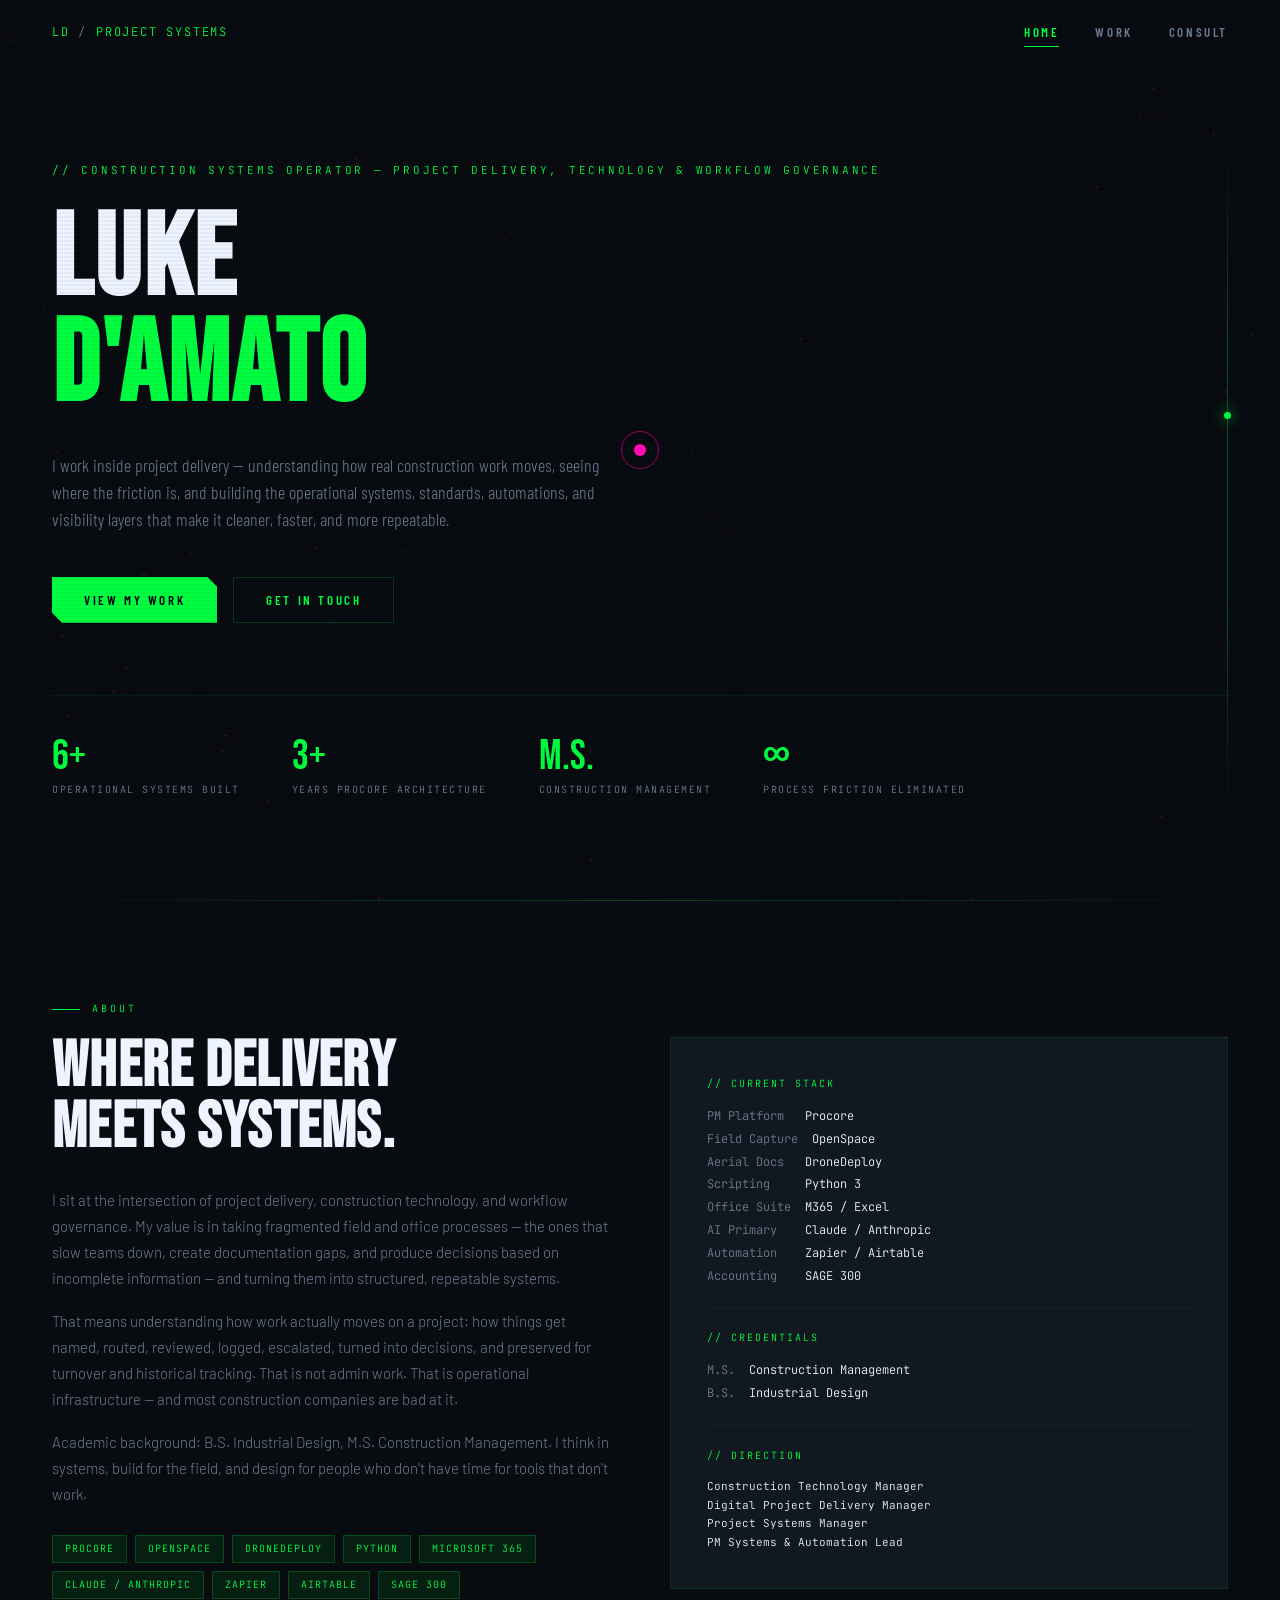
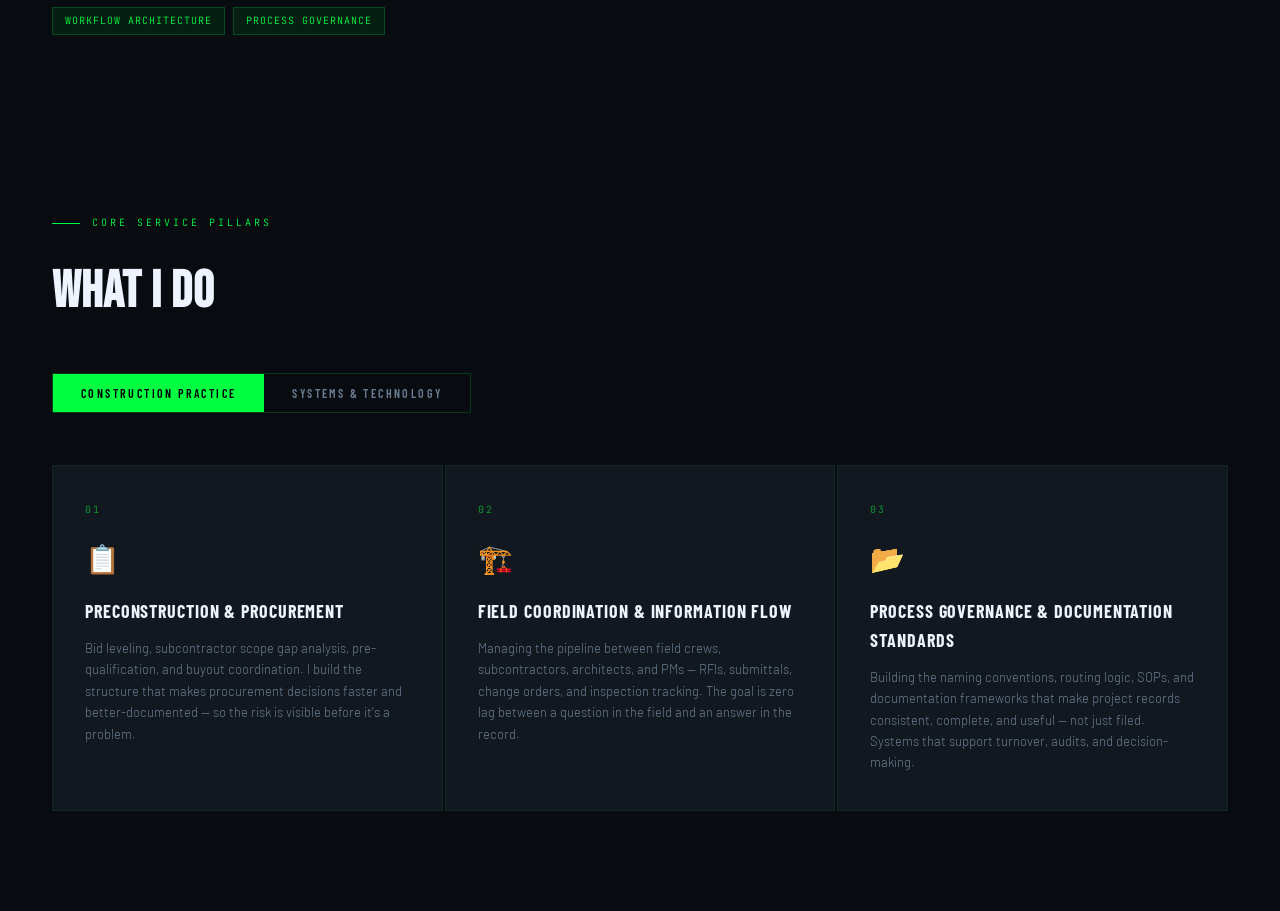
==== index.html @ 0df81db6 "Add files via upload" ====
<!DOCTYPE html>
<html lang="en">
<head>
<meta charset="UTF-8">
<meta name="viewport" content="width=device-width, initial-scale=1.0">
<title>Luke D'Amato — Construction Systems & Project Technology</title>
<link rel="preconnect" href="https://fonts.googleapis.com">
<link rel="preconnect" href="https://fonts.gstatic.com" crossorigin>
<link rel="stylesheet" href="https://fonts.googleapis.com/css2?family=Bebas+Neue&family=Barlow:wght@300;400;500;600&family=Barlow+Condensed:wght@300;400;600;700&family=JetBrains+Mono:wght@300;400&display=swap" media="all" crossorigin="anonymous">
<style>
/* Font fallbacks if Google Fonts blocked */
@font-face{font-family:'Bebas Neue';font-style:normal;font-weight:400;src:local('Bebas Neue'),local('BebasNeue-Regular');}
</style>
<style>
:root{
  --bg:#080b10;--panel:#111820;--panel2:#151d27;
  --border:rgba(0,255,65,.07);--borderb:rgba(0,255,65,.2);
  --accent:#00ff41;--accent2:#00aa2a;--adim:rgba(0,255,65,.08);
  --mg:#00ff41;--amber:#f5a623;
  --text:#d4dde8;--textd:#6a7d91;--textb:#eef4ff;
  --mono:'JetBrains Mono','Courier New',monospace;--disp:'Bebas Neue','Arial Narrow',Impact,sans-serif;
  --body:'Barlow','Helvetica Neue',Arial,sans-serif;--cond:'Barlow Condensed','Arial Narrow',Arial,sans-serif;
}
*{margin:0;padding:0;box-sizing:border-box;}
html{scroll-behavior:smooth;}
body{background:var(--bg);color:var(--text);font-family:var(--body);font-weight:300;line-height:1.6;overflow-x:hidden;cursor:none;}

/* CURSOR */
#cur{position:fixed;width:12px;height:12px;background:#ff00b4;border-radius:50%;pointer-events:none;z-index:9999;top:0;left:0;transform:translate(-50%,-50%);mix-blend-mode:screen;transition:width .15s,height .15s,background .2s;}
#cur-ring{position:fixed;width:38px;height:38px;border:1px solid rgba(255,0,180,.55);border-radius:50%;pointer-events:none;z-index:9998;top:0;left:0;transform:translate(-50%,-50%);transition:width .22s,height .22s,border-color .2s;}
body.link-hover #cur{width:20px;height:20px;background:var(--amber);}
body.link-hover #cur-ring{width:54px;height:54px;border-color:var(--amber);}

/* CANVAS */
#bgc{position:fixed;inset:0;z-index:0;pointer-events:none;}

/* SCANLINES */
body::after{content:'';position:fixed;inset:0;background:repeating-linear-gradient(0deg,transparent,transparent 2px,rgba(0,0,0,.035) 2px,rgba(0,0,0,.035) 4px);pointer-events:none;z-index:500;}

#app{position:relative;z-index:1;}

/* NAV */
nav{position:fixed;top:0;left:0;right:0;z-index:200;display:flex;align-items:center;justify-content:space-between;padding:22px 52px;background:linear-gradient(to bottom,rgba(8,11,16,.96),transparent);}
.nav-logo{font-family:var(--mono);font-size:12px;color:var(--mg);letter-spacing:.15em;text-transform:uppercase;}
.nav-logo span{color:var(--textd);}
.nav-links{display:flex;gap:36px;}
.nav-links a{font-family:var(--cond);font-size:13px;font-weight:600;letter-spacing:.2em;text-transform:uppercase;color:var(--textd);text-decoration:none;cursor:none;transition:color .2s;position:relative;}
.nav-links a::after{content:'';position:absolute;bottom:-4px;left:0;width:0;height:1px;background:var(--mg);transition:width .25s;}
.nav-links a:hover,.nav-links a.active{color:var(--mg);}
.nav-links a:hover::after,.nav-links a.active::after{width:100%;}

/* PAGES */
.page{display:none;min-height:100vh;}.page.active{display:block;}
.rev{opacity:0;transform:translateY(22px);transition:opacity .6s ease,transform .6s ease;}.rev.vis{opacity:1;transform:none;}
.gdiv{height:1px;background:linear-gradient(to right,transparent,var(--mg),transparent);opacity:.25;}
.slabel{font-family:var(--mono);font-size:10px;letter-spacing:.3em;color:var(--mg);text-transform:uppercase;margin-bottom:20px;display:flex;align-items:center;gap:12px;}
.slabel::before{content:'';display:inline-block;width:28px;height:1px;background:var(--mg);}

/* BUTTONS */
.btn-p{font-family:var(--cond);font-size:13px;font-weight:600;letter-spacing:.2em;text-transform:uppercase;padding:14px 32px;background:var(--mg);color:#000;border:none;cursor:none;transition:background .2s,transform .15s;clip-path:polygon(0 0,calc(100% - 10px) 0,100% 10px,100% 100%,10px 100%,0 calc(100% - 10px));}
.btn-p:hover{background:var(--amber);transform:translateY(-2px);}
.btn-s{font-family:var(--cond);font-size:13px;font-weight:600;letter-spacing:.2em;text-transform:uppercase;padding:14px 32px;background:transparent;color:var(--mg);border:1px solid var(--borderb);cursor:none;transition:background .2s,border-color .2s,transform .15s;}
.btn-s:hover{background:var(--adim);border-color:var(--mg);transform:translateY(-2px);}

/* HERO */
.hero{min-height:100vh;display:flex;flex-direction:column;justify-content:center;padding:140px 52px 80px;position:relative;overflow:hidden;}
.hero-tag{font-family:var(--mono);font-size:11px;color:var(--mg);letter-spacing:.25em;text-transform:uppercase;margin-bottom:28px;opacity:0;animation:fadeUp .7s .3s forwards;}
.hero h1{font-family:var(--disp);font-size:clamp(62px,9vw,128px);line-height:.92;letter-spacing:.02em;color:var(--textb);opacity:0;animation:fadeUp .8s .45s forwards;}
.hero h1 .al{color:var(--mg);display:block;}
.hero-sub{margin-top:32px;font-family:var(--cond);font-size:18px;font-weight:300;color:var(--textd);max-width:560px;line-height:1.5;opacity:0;animation:fadeUp .8s .6s forwards;}
.hero-ctas{display:flex;gap:16px;margin-top:44px;opacity:0;animation:fadeUp .8s .75s forwards;}
.hero-stats{display:flex;gap:52px;margin-top:72px;padding-top:40px;border-top:1px solid rgba(0,255,65,.08);opacity:0;animation:fadeUp .8s .9s forwards;}
.hero-stats .num{font-family:var(--disp);font-size:42px;color:var(--mg);line-height:1;}
.hero-stats .lbl{font-family:var(--mono);font-size:10px;letter-spacing:.15em;color:var(--textd);text-transform:uppercase;margin-top:4px;}
.hline{position:absolute;right:52px;top:140px;bottom:80px;width:1px;background:linear-gradient(to bottom,transparent,rgba(0,255,65,.3) 30%,rgba(0,255,65,.3) 70%,transparent);opacity:0;animation:fadeIn 1s .9s forwards;}
.hline::after{content:'';position:absolute;right:-3px;top:40%;width:7px;height:7px;background:var(--mg);border-radius:50%;box-shadow:0 0 14px var(--mg);}

/* ABOUT */
.section{padding:100px 52px;}
.about-grid{display:grid;grid-template-columns:1fr 1fr;gap:60px;align-items:start;}
.about-text h2{font-family:var(--disp);font-size:clamp(38px,5vw,64px);color:var(--textb);line-height:.95;margin-bottom:28px;letter-spacing:.02em;}
.about-text p{font-size:15px;color:var(--textd);line-height:1.75;margin-bottom:16px;}
.tags{display:flex;flex-wrap:wrap;gap:8px;margin-top:28px;}
.tag{font-family:var(--mono);font-size:10px;letter-spacing:.1em;padding:5px 12px;border:1px solid var(--borderb);color:var(--mg);background:var(--adim);text-transform:uppercase;}
.sp{background:var(--panel);border:1px solid rgba(0,255,65,.1);padding:36px;font-family:var(--mono);font-size:12px;color:var(--textd);line-height:1.9;}
.sp .sh{color:var(--mg);margin-bottom:12px;font-size:10px;letter-spacing:.2em;}
.sp span{color:var(--textb);}
.sp .sdiv{margin-top:20px;padding-top:20px;border-top:1px solid rgba(0,255,65,.08);}

/* PILLARS */
.psec{padding:80px 52px 100px;}
.togwrap{display:flex;margin-bottom:52px;border:1px solid var(--borderb);width:fit-content;}
.tog{font-family:var(--cond);font-size:12px;font-weight:600;letter-spacing:.2em;text-transform:uppercase;padding:12px 28px;background:transparent;color:var(--textd);border:none;cursor:none;transition:all .2s;}
.tog.active{background:var(--mg);color:#000;}
.pgrid{display:none;grid-template-columns:repeat(3,1fr);gap:2px;}
.pgrid.active{display:grid;}
.pcard{background:var(--panel);border:1px solid rgba(0,255,65,.08);padding:36px 32px;position:relative;overflow:hidden;transition:background .25s,border-color .25s,transform .2s;}
.pcard::before{content:'';position:absolute;top:0;left:0;right:0;height:2px;background:var(--mg);transform:scaleX(0);transform-origin:left;transition:transform .3s;}
.pcard:hover{background:var(--panel2);border-color:var(--borderb);transform:translateY(-3px);}
.pcard:hover::before{transform:scaleX(1);}
.pnum{font-family:var(--mono);font-size:10px;color:var(--mg);letter-spacing:.2em;margin-bottom:18px;opacity:.6;}
.picon{font-size:28px;margin-bottom:16px;}
.ptitle{font-family:var(--cond);font-size:18px;font-weight:700;letter-spacing:.05em;color:var(--textb);margin-bottom:12px;text-transform:uppercase;}
.pdesc{font-size:13px;color:var(--textd);line-height:1.65;}

/* WORK */
#work{padding-top:120px;}
.work-hero{padding:40px 52px 80px;}
.work-hero h1{font-family:var(--disp);font-size:clamp(52px,8vw,110px);line-height:.92;color:var(--textb);letter-spacing:.02em;}
.work-hero h1 span{color:var(--mg);}
.pgj{padding:0 52px 80px;display:grid;grid-template-columns:1fr 1fr;gap:2px;}
.pj{background:var(--panel);border:1px solid rgba(0,255,65,.08);padding:40px 36px;position:relative;overflow:hidden;transition:background .2s,border-color .2s;}
.pj.feat{grid-column:1/-1;display:grid;grid-template-columns:1fr 1fr;gap:48px;align-items:start;}
.pj.wide{grid-column:1/-1;display:block;}
.pj:hover{background:var(--panel2);border-color:var(--borderb);}
.pj::after{content:'';position:absolute;bottom:0;left:36px;right:36px;height:1px;background:linear-gradient(to right,transparent,var(--mg),transparent);transform:scaleX(0);transition:transform .4s;}
.pj:hover::after{transform:scaleX(1);}
.pjn{font-family:var(--mono);font-size:10px;letter-spacing:.2em;color:var(--mg);margin-bottom:14px;opacity:.5;}
.pjt{font-family:var(--cond);font-size:22px;font-weight:700;letter-spacing:.04em;color:var(--textb);margin-bottom:10px;text-transform:uppercase;}
.pjd{font-size:13px;color:var(--textd);margin-bottom:20px;line-height:1.65;}
.pjtags{display:flex;flex-wrap:wrap;gap:6px;margin-bottom:20px;}
.pjtag{font-family:var(--mono);font-size:9px;letter-spacing:.12em;padding:4px 10px;border:1px solid rgba(0,255,65,.18);color:var(--textd);text-transform:uppercase;}
.pjo{font-family:var(--cond);font-size:13px;font-weight:600;letter-spacing:.05em;color:var(--mg);padding-left:14px;border-left:2px solid var(--mg);}
.fbox{margin-top:28px;background:var(--bg);border:1px solid rgba(0,255,65,.1);padding:24px;font-family:var(--mono);font-size:11px;color:var(--textd);line-height:1.8;}
.fbox .fh{color:var(--mg);margin-bottom:10px;}

/* EVO GRID */
.evo-grid{display:grid;grid-template-columns:repeat(3,1fr);gap:2px;margin-top:32px;}
.evo-card{background:var(--panel);border:1px solid rgba(0,255,65,.08);padding:28px 24px;transition:background .2s,border-color .2s;}
.evo-card:hover{background:var(--panel2);border-color:var(--borderb);}
.evo-card.span-full{grid-column:1/-1;background:rgba(0,255,65,.05);border-color:rgba(0,255,65,.22);}
.evo-n{font-family:var(--mono);font-size:10px;color:var(--mg);letter-spacing:.2em;margin-bottom:10px;opacity:.7;}
.evo-t{font-family:var(--cond);font-size:15px;font-weight:700;letter-spacing:.04em;color:var(--textb);text-transform:uppercase;margin-bottom:10px;}
.evo-b{font-size:12px;color:var(--textd);line-height:1.65;margin-bottom:14px;}
.evo-s{font-family:var(--mono);font-size:10px;color:var(--mg);letter-spacing:.08em;padding-left:10px;border-left:2px solid var(--mg);}

/* SKILLS */
.ssec{padding:80px 52px 100px;border-top:1px solid rgba(0,255,65,.08);}
.ssec h2{font-family:var(--disp);font-size:clamp(32px,4vw,52px);color:var(--textb);letter-spacing:.02em;margin-bottom:48px;}
.scols{display:grid;grid-template-columns:repeat(3,1fr);gap:2px;}
.scol{background:var(--panel);padding:32px 28px;border:1px solid rgba(0,255,65,.08);}
.scol-t{font-family:var(--mono);font-size:10px;letter-spacing:.2em;color:var(--mg);text-transform:uppercase;margin-bottom:20px;padding-bottom:12px;border-bottom:1px solid rgba(0,255,65,.08);}
.ski{font-family:var(--cond);font-size:14px;color:var(--textd);padding:7px 0;border-bottom:1px solid rgba(255,255,255,.03);display:flex;align-items:center;gap:8px;transition:color .2s;}
.ski:hover{color:var(--textb);}
.ski::before{content:'▸';color:var(--mg);font-size:10px;flex-shrink:0;}

/* CONSULT */
#consult{padding-top:120px;}
.ch{padding:40px 52px 80px;display:grid;grid-template-columns:1.3fr 1fr;gap:80px;align-items:center;}
.ch h1{font-family:var(--disp);font-size:clamp(52px,7vw,100px);line-height:.92;color:var(--textb);letter-spacing:.02em;}
.ch h1 span{color:var(--mg);}
.cht{font-size:15px;color:var(--textd);line-height:1.75;}
.cht p{margin-bottom:16px;}
.osec{padding:0 52px 80px;}
.ogrid{display:grid;grid-template-columns:repeat(2,1fr);gap:2px;}
.oc{background:var(--panel);border:1px solid rgba(0,255,65,.08);padding:40px 36px;transition:background .2s,border-color .2s;}
.oc:hover{background:var(--panel2);border-color:var(--borderb);}
.oi{font-size:32px;margin-bottom:20px;}
.ot{font-family:var(--cond);font-size:20px;font-weight:700;letter-spacing:.04em;color:var(--textb);text-transform:uppercase;margin-bottom:14px;}
.ol{list-style:none;margin-top:12px;}
.ol li{font-size:13px;color:var(--textd);padding:5px 0 5px 14px;border-left:1px solid var(--borderb);margin-bottom:4px;line-height:1.5;}
.forsec{padding:0 52px 80px;}
.fgrid{display:grid;grid-template-columns:repeat(3,1fr);gap:2px;margin-top:32px;}
.fc{background:var(--panel);border:1px solid rgba(0,255,65,.08);padding:32px 28px;transition:background .2s;}
.fc:hover{background:var(--panel2);border-color:var(--borderb);}
.fct{font-family:var(--cond);font-size:16px;font-weight:700;color:var(--textb);text-transform:uppercase;letter-spacing:.06em;margin-bottom:10px;}
.fc p{font-size:13px;color:var(--textd);line-height:1.65;}
.procsec{padding:80px 52px;border-top:1px solid rgba(0,255,65,.08);}
.procsec h2{font-family:var(--disp);font-size:clamp(32px,4vw,52px);color:var(--textb);letter-spacing:.02em;}
.steps{display:grid;grid-template-columns:repeat(3,1fr);margin-top:48px;position:relative;}
.steps::before{content:'';position:absolute;top:40px;left:16.66%;right:16.66%;height:1px;background:linear-gradient(to right,var(--mg),var(--accent2),var(--mg));}
.step{display:flex;flex-direction:column;align-items:center;text-align:center;padding:0 32px;position:relative;z-index:1;}
.stepn{width:80px;height:80px;border:1px solid var(--borderb);background:var(--bg);display:flex;align-items:center;justify-content:center;font-family:var(--disp);font-size:36px;color:var(--mg);margin-bottom:24px;clip-path:polygon(50% 0%,100% 25%,100% 75%,50% 100%,0% 75%,0% 25%);transition:background .2s;}
.step:hover .stepn{background:var(--adim);}
.stepl{font-family:var(--cond);font-size:18px;font-weight:700;color:var(--textb);text-transform:uppercase;letter-spacing:.08em;margin-bottom:12px;}
.step p{font-size:13px;color:var(--textd);line-height:1.65;}
.csec{padding:80px 52px 120px;border-top:1px solid rgba(0,255,65,.08);}
.cgrid{display:grid;grid-template-columns:1.2fr 1fr;gap:80px;align-items:center;}
.cl h2{font-family:var(--disp);font-size:clamp(40px,5vw,72px);line-height:.92;color:var(--textb);letter-spacing:.02em;margin-bottom:24px;}
.cl h2 span{color:var(--mg);}
.cl p{font-size:15px;color:var(--textd);line-height:1.75;}
.clinks{display:flex;flex-direction:column;gap:16px;margin-top:36px;}
.clink{display:flex;align-items:center;gap:16px;padding:20px 24px;background:var(--panel);border:1px solid rgba(0,255,65,.08);text-decoration:none;cursor:none;transition:background .2s,border-color .2s,transform .15s;color:inherit;}
.clink:hover{background:var(--panel2);border-color:var(--borderb);transform:translateX(6px);}
.clink-i{font-size:20px;}
.clink-l{font-family:var(--cond);font-size:13px;font-weight:600;letter-spacing:.15em;color:var(--textd);text-transform:uppercase;}
.clink-v{font-family:var(--mono);font-size:13px;color:var(--mg);margin-left:auto;}
footer{padding:28px 52px;border-top:1px solid rgba(0,255,65,.08);display:flex;justify-content:space-between;align-items:center;}
footer p{font-family:var(--mono);font-size:10px;color:var(--textd);letter-spacing:.12em;}

/* LINKEDIN BADGE */
.li-badge-wrap{margin-top:32px;}
.badge-base{border-radius:0 !important;background:var(--panel) !important;border:1px solid rgba(0,255,65,.12) !important;}
@keyframes fadeUp{from{opacity:0;transform:translateY(22px);}to{opacity:1;transform:translateY(0);}}
@keyframes fadeIn{from{opacity:0;}to{opacity:1;}}
</style>
<script src="https://platform.linkedin.com/badges/js/profile.js" async defer type="text/javascript"></script>
</head>
<body>
<div id="cur"></div>
<div id="cur-ring"></div>
<canvas id="bgc"></canvas>
<nav>
  <div class="nav-logo">LD<span> / </span>PROJECT SYSTEMS</div>
  <div class="nav-links">
    <a href="#" class="active" data-page="home">Home</a>
    <a href="#" data-page="work">Work</a>
    <a href="#" data-page="consult">Consult</a>
  </div>
</nav>
<div id="app">

<!-- ═══ HOME ═══ -->
<div id="home" class="page active">
<section class="hero">
  <div class="hero-tag">// Construction Systems Operator — Project Delivery, Technology &amp; Workflow Governance</div>
  <h1>LUKE<span class="al">D'AMATO</span></h1>
  <p class="hero-sub">I work inside project delivery — understanding how real construction work moves, seeing where the friction is, and building the operational systems, standards, automations, and visibility layers that make it cleaner, faster, and more repeatable.</p>
  <div class="hero-ctas">
    <button class="btn-p" onclick="goTo('work')">View My Work</button>
    <button class="btn-s" onclick="goTo('consult')">Get In Touch</button>
  </div>
  <div class="hero-stats">
    <div><div class="num">6+</div><div class="lbl">Operational Systems Built</div></div>
    <div><div class="num">3+</div><div class="lbl">Years Procore Architecture</div></div>
    <div><div class="num">M.S.</div><div class="lbl">Construction Management</div></div>
    <div><div class="num">&#8734;</div><div class="lbl">Process Friction Eliminated</div></div>
  </div>
  <div class="hline"></div>
</section>
<div class="gdiv"></div>

<!-- ABOUT -->
<section class="section">
  <div class="slabel">About</div>
  <div class="about-grid">
    <div class="about-text rev">
      <h2>WHERE DELIVERY<br>MEETS SYSTEMS.</h2>
      <p>I sit at the intersection of project delivery, construction technology, and workflow governance. My value is in taking fragmented field and office processes — the ones that slow teams down, create documentation gaps, and produce decisions based on incomplete information — and turning them into structured, repeatable systems.</p>
      <p>That means understanding how work actually moves on a project: how things get named, routed, reviewed, logged, escalated, turned into decisions, and preserved for turnover and historical tracking. That is not admin work. That is operational infrastructure — and most construction companies are bad at it.</p>
      <p>Academic background: B.S. Industrial Design, M.S. Construction Management. I think in systems, build for the field, and design for people who don't have time for tools that don't work.</p>
      <div class="tags">
        <span class="tag">Procore</span><span class="tag">OpenSpace</span><span class="tag">DroneDeploy</span>
        <span class="tag">Python</span><span class="tag">Microsoft 365</span><span class="tag">Claude / Anthropic</span>
        <span class="tag">Zapier</span><span class="tag">Airtable</span><span class="tag">SAGE 300</span>
        <span class="tag">Workflow Architecture</span><span class="tag">Process Governance</span>
      </div>
    </div>
    <div class="rev">
      <div class="sp">
        <div class="sh">// CURRENT STACK</div>
        <div>PM Platform&nbsp;&nbsp;&nbsp;<span>Procore</span></div>
        <div>Field Capture&nbsp;&nbsp;<span>OpenSpace</span></div>
        <div>Aerial Docs&nbsp;&nbsp;&nbsp;<span>DroneDeploy</span></div>
        <div>Scripting&nbsp;&nbsp;&nbsp;&nbsp;&nbsp;<span>Python 3</span></div>
        <div>Office Suite&nbsp;&nbsp;<span>M365 / Excel</span></div>
        <div>AI Primary&nbsp;&nbsp;&nbsp;&nbsp;<span>Claude / Anthropic</span></div>
        <div>Automation&nbsp;&nbsp;&nbsp;&nbsp;<span>Zapier / Airtable</span></div>
        <div>Accounting&nbsp;&nbsp;&nbsp;&nbsp;<span>SAGE 300</span></div>
        <div class="sdiv sh">// CREDENTIALS</div>
        <div>M.S.&nbsp;&nbsp;<span>Construction Management</span></div>
        <div>B.S.&nbsp;&nbsp;<span>Industrial Design</span></div>
        <div class="sdiv sh">// DIRECTION</div>
        <div style="color:var(--textb);font-size:11px;line-height:1.7;">Construction Technology Manager<br>Digital Project Delivery Manager<br>Project Systems Manager<br>PM Systems &amp; Automation Lead</div>
      </div>
    </div>
  </div>
</section>

<!-- PILLARS -->
<section class="psec">
  <div class="slabel">Core Service Pillars</div>
  <h2 style="font-family:var(--disp);font-size:clamp(32px,4vw,52px);color:var(--textb);letter-spacing:.02em;margin-bottom:40px;">WHAT I DO</h2>
  <div class="togwrap rev">
    <button class="tog active" onclick="switchP('con',this)">Construction Practice</button>
    <button class="tog" onclick="switchP('ai',this)">Systems &amp; Technology</button>
  </div>
  <div id="pgcon" class="pgrid active">
    <div class="pcard rev">
      <div class="pnum">01</div><div class="picon">&#x1F4CB;</div>
      <div class="ptitle">Preconstruction &amp; Procurement</div>
      <p class="pdesc">Bid leveling, subcontractor scope gap analysis, pre-qualification, and buyout coordination. I build the structure that makes procurement decisions faster and better-documented — so the risk is visible before it's a problem.</p>
    </div>
    <div class="pcard rev">
      <div class="pnum">02</div><div class="picon">&#x1F3D7;&#xFE0F;</div>
      <div class="ptitle">Field Coordination &amp; Information Flow</div>
      <p class="pdesc">Managing the pipeline between field crews, subcontractors, architects, and PMs — RFIs, submittals, change orders, and inspection tracking. The goal is zero lag between a question in the field and an answer in the record.</p>
    </div>
    <div class="pcard rev">
      <div class="pnum">03</div><div class="picon">&#x1F4C2;</div>
      <div class="ptitle">Process Governance &amp; Documentation Standards</div>
      <p class="pdesc">Building the naming conventions, routing logic, SOPs, and documentation frameworks that make project records consistent, complete, and useful — not just filed. Systems that support turnover, audits, and decision-making.</p>
    </div>
  </div>
  <div id="pgai" class="pgrid">
    <div class="pcard rev">
      <div class="pnum">04</div><div class="picon">&#x1F916;</div>
      <div class="ptitle">Workflow Automation &amp; Agent Builds</div>
      <p class="pdesc">Designing and deploying automation pipelines — email triggers, AI document processing, folder-to-system handoffs — that reduce manual entry and keep information moving without someone having to remember to push it.</p>
    </div>
    <div class="pcard rev">
      <div class="pnum">05</div><div class="picon">&#x1F4CA;</div>
      <div class="ptitle">Visibility Layers &amp; Operational Tracking</div>
      <p class="pdesc">Building structured trackers tied to schedule dependencies, approval cycles, and material lead times — with logic like critical path flags and RAG status conditions. Turning workflows from reactive management into proactive systems.</p>
    </div>
    <div class="pcard rev">
      <div class="pnum">06</div><div class="picon">&#x1F527;</div>
      <div class="ptitle">Construction Technology Implementation</div>
      <p class="pdesc">Configuring and connecting Procore, OpenSpace, DroneDeploy, and M365 into integrated field-to-office workflows. Platform adoption structured around how your project actually operates — not how the manual says it should.</p>
    </div>
  </div>
</section>
</div>

<!-- ═══ WORK ═══ -->
<div id="work" class="page">
<div class="work-hero">
  <div class="slabel">Work</div>
  <h1>BUILT<br><span>IN THE</span><br>FIELD.</h1>
</div>
<div class="pgj">

  <!-- AI EVOLUTION -->
  <div class="pj wide rev" style="padding:48px 52px;">
    <div class="pjn">00 — CURRENT PROJECT</div>
    <div class="pjt" style="font-size:clamp(22px,3vw,32px);margin-bottom:16px;">AI Workflow Evolution</div>
    <p class="pjd" style="max-width:760px;margin-bottom:36px;">A seven-phase operational evolution — from using AI as a task assistant to architecting end-to-end systems where data flows cleanly, decisions are faster, and teams operate with less friction. This is the progression that built the practitioner.</p>
    <div class="pjtags" style="margin-bottom:36px;">
      <span class="pjtag">Systems Design</span><span class="pjtag">Workflow Architecture</span>
      <span class="pjtag">AI Integration</span><span class="pjtag">Process Engineering</span><span class="pjtag">Construction Operations</span>
    </div>
    <div class="evo-grid">
      <div class="evo-card"><div class="evo-n">01</div><div class="evo-t">Awareness &amp; Experimentation</div><p class="evo-b">Started using AI for drafting, cleanup, and summarization. Focus was speed — not systems. Key realization: AI reduces friction only when inputs are structured.</p><div class="evo-s">Task assistant &#x2192; Repeatable outputs</div></div>
      <div class="evo-card"><div class="evo-n">02</div><div class="evo-t">Standardization of Thinking</div><p class="evo-b">Built repeatable formats for meeting minutes, submittal naming, and RFI logic. Used AI to enforce consistent tone, standardized language, and clear categorization across project records.</p><div class="evo-s">Writing tool &#x2192; Logic engine</div></div>
      <div class="evo-card"><div class="evo-n">03</div><div class="evo-t">Workflow Mapping</div><p class="evo-b">Broke internal operations into inputs &#x2192; actions &#x2192; outputs. Identified patterns across submittals, RFIs, and procurement. Started asking: where are delays created, what is repetitive vs. decision-based?</p><div class="evo-s">Ad-hoc process &#x2192; Visible system</div></div>
      <div class="evo-card"><div class="evo-n">04</div><div class="evo-t">Data Structuring &amp; Tracking</div><p class="evo-b">Built Excel trackers tied to schedule dependencies, material lead times, and approval cycles. Introduced critical path flags, days-to-required-on-site, and RAG status conditions.</p><div class="evo-s">Workflow &#x2192; Measurable system</div></div>
      <div class="evo-card"><div class="evo-n">05</div><div class="evo-t">Automation &amp; Integration</div><p class="evo-b">Designed pipelines: email &#x2192; folder &#x2192; trigger &#x2192; AI processing &#x2192; system update. Introduced event-based triggers, system-to-system communication, and controlled permissions for automation.</p><div class="evo-s">Reactive management &#x2192; Proactive systems</div></div>
      <div class="evo-card"><div class="evo-n">06</div><div class="evo-t">Analytical Layer</div><p class="evo-b">AI used to analyze response times, identify approval delays, and surface risk before it impacts schedule. Built insights around which workflows consistently lag and where decisions stall progress.</p><div class="evo-s">Execution tool &#x2192; Decision support</div></div>
      <div class="evo-card span-full">
        <div class="evo-n" style="color:var(--amber);">07 — CURRENT</div>
        <div class="evo-t" style="font-size:16px;">System Design Mindset</div>
        <p class="evo-b" style="max-width:700px;">Designing end-to-end workflow systems — not improving individual steps. Core principles: clarity over complexity, structured inputs equal reliable outputs, automation should follow logic not replace it. The goal: environments where data flows cleanly, decisions are faster, and teams operate with less friction.</p>
        <div class="evo-s" style="color:var(--amber);border-color:var(--amber);">Task efficiency &#x2192; Long-term operational leverage</div>
      </div>
    </div>
    <div style="margin-top:36px;padding:24px 28px;background:var(--bg);border:1px solid var(--borderb);font-family:var(--mono);font-size:12px;color:var(--textd);line-height:1.8;max-width:680px;">
      <div style="color:var(--mg);margin-bottom:8px;font-size:10px;letter-spacing:.2em;">// CORE CAPABILITY</div>
      The distinguishing capability is not using AI — it is structuring work so AI can operate inside it. That means defining workflows clearly, standardizing inputs, building lightweight systems, and layering automation where it adds value without adding complexity.
    </div>
  </div>

  <!-- TRANSCRIPT AGENT -->
  <div class="pj feat rev">
    <div>
      <div class="pjn">01 — FEATURED</div>
      <div class="pjt">Meeting Transcript Agent</div>
      <p class="pjd">Meeting minutes in construction are consistently late, inconsistently formatted, and manually produced — creating project record gaps and PM overhead. I built a local Python agent that monitors a folder for incoming transcripts, parses the content, and automatically injects structured output into the OLSEN Excel meeting minutes template, mapped to specific cell addresses.</p>
      <div class="pjtags"><span class="pjtag">Python 3</span><span class="pjtag">File Watch Automation</span><span class="pjtag">Excel / M365</span><span class="pjtag">Prompt Engineering</span><span class="pjtag">Agent Architecture</span></div>
    </div>
    <div>
      <div class="pjo">Eliminates manual transcription and formatting — structured minutes from raw transcript in minutes, not hours.</div>
      <div class="fbox"><div class="fh">// AGENT FLOW</div>
        <div>1. Folder monitor detects new transcript</div>
        <div>2. Agent parses by meeting categories</div>
        <div>3. Structured JSON output generated</div>
        <div>4. Injected into Excel cell map</div>
        <div>5. Minutes ready for distribution</div>
      </div>
    </div>
  </div>

  <div class="pj rev"><div class="pjn">02</div><div class="pjt">Procore Directory Gap Analysis</div><p class="pjd">Subcontractors with executed contracts but missing Procore directory entries create coordination breakdowns on active projects. Built a structured gap analysis tool that cross-references contract records against directory entries.</p><div class="pjtags"><span class="pjtag">Procore</span><span class="pjtag">Excel</span><span class="pjtag">Structured Logic</span><span class="pjtag">Data Analysis</span></div><div class="pjo">Immediate identification of directory gaps — preventing coordination failures before they affect project delivery.</div></div>

  <div class="pj rev"><div class="pjn">03</div><div class="pjt">AI-Assisted Bid Leveling &amp; Scope Review</div><p class="pjd">Traditional bid leveling is time-intensive and reliant on the estimator's memory of scope. I integrated Claude into a structured workflow for rapid scope gap identification across subcontractor bids — surfacing inconsistencies in minutes.</p><div class="pjtags"><span class="pjtag">Claude / Anthropic</span><span class="pjtag">Prompt Engineering</span><span class="pjtag">Excel</span><span class="pjtag">Preconstruction</span></div><div class="pjo">Faster buyout decisions with higher scope confidence — AI flags gaps a manual review would miss under time pressure.</div></div>

  <div class="pj rev"><div class="pjn">04</div><div class="pjt">Subcontractor Pre-Qualification System</div><p class="pjd">No structured process existed for evaluating subcontractor risk prior to invitation to bid. Built a structured intake and scoring packet with weighted criteria covering safety record, bonding capacity, financial health, and project experience.</p><div class="pjtags"><span class="pjtag">Excel</span><span class="pjtag">Procore</span><span class="pjtag">Preconstruction</span><span class="pjtag">Risk Management</span></div><div class="pjo">Standardized sub vetting with auditable scoring — reduces procurement risk at the source.</div></div>

  <div class="pj rev"><div class="pjn">05</div><div class="pjt">QR Code Finish Tracking System</div><p class="pjd">Field finish status tracking relied on verbal updates and disconnected punch lists with no real-time visibility. Built an Excel-based QR code system linked to Procore, allowing field teams to scan space codes and update finish status directly to the project record.</p><div class="pjtags"><span class="pjtag">Excel / QR</span><span class="pjtag">Procore</span><span class="pjtag">Field Coordination</span><span class="pjtag">Closeout</span></div><div class="pjo">Real-time finish visibility from the field — dramatically reduces closeout coordination time.</div></div>

  <div class="pj rev"><div class="pjn">06</div><div class="pjt">OpenSpace + DroneDeploy to Procore Pipeline</div><p class="pjd">Field documentation from 360-degree capture and aerial surveys existed in silos, disconnected from the Procore project record. Built a documentation pipeline that integrates both platforms directly into structured Procore records for each project phase.</p><div class="pjtags"><span class="pjtag">OpenSpace</span><span class="pjtag">DroneDeploy</span><span class="pjtag">Procore</span><span class="pjtag">Field Documentation</span></div><div class="pjo">Single-source field documentation — every site visit timestamped, geolocated, and linked to the project record.</div></div>

</div>
<div class="gdiv"></div>
<section class="ssec">
  <div class="slabel">Skills Matrix</div>
  <h2>TECHNICAL<br>DEPTH</h2>
  <div class="scols">
    <div class="scol rev"><div class="scol-t">// Construction PM</div><div class="ski">RFIs &amp; Submittals</div><div class="ski">Change Order Management</div><div class="ski">Bid Leveling &amp; Buyout</div><div class="ski">Subcontractor Scope Review</div><div class="ski">Procurement Tracking</div><div class="ski">Field Coordination</div><div class="ski">Punch List &amp; Closeout</div><div class="ski">Owner &amp; Architect Liaison</div><div class="ski">Schedule Management</div><div class="ski">Superintendent Meetings</div></div>
    <div class="scol rev"><div class="scol-t">// Technology Platforms</div><div class="ski">Procore (Full Suite)</div><div class="ski">Procore&#x2013;SAGE 300 Integration</div><div class="ski">OpenSpace 360 Capture</div><div class="ski">DroneDeploy Aerial Docs</div><div class="ski">Microsoft 365 / Excel</div><div class="ski">Zapier Automation</div><div class="ski">Airtable</div><div class="ski">Claude / Anthropic (Primary)</div><div class="ski">Python Scripting</div><div class="ski">M365 Pipeline Design</div></div>
    <div class="scol rev"><div class="scol-t">// Systems &amp; Governance</div><div class="ski">Workflow Architecture</div><div class="ski">Process Mapping &amp; Audit</div><div class="ski">Agentic Pipeline Design</div><div class="ski">Naming Standards &amp; Conventions</div><div class="ski">Structured Data Extraction</div><div class="ski">Operational Tracking Systems</div><div class="ski">SOP Development</div><div class="ski">Technology Governance</div><div class="ski">Visibility Layer Design</div><div class="ski">Handoff Documentation</div></div>
  </div>
</section>
</div>

<!-- ═══ CONSULT ═══ -->
<div id="consult" class="page">
<div class="ch">
  <div>
    <div class="slabel">Consulting</div>
    <h1>THE WORK<br>SHOULD<br><span>FLOW.</span></h1>
  </div>
  <div class="cht rev">
    <p>Most construction firms have the same problem: the work is getting done, but the system around the work is broken. Naming is inconsistent. Routing is manual. Approvals stall. Documentation gaps show up at closeout. Decisions get made on incomplete information.</p>
    <p>I come in at the process level — not to replace your team's judgment, but to build the operational infrastructure around it. Structured workflows, standardized formats, automation where it actually adds value, and visibility layers that surface what matters before it becomes a problem.</p>
    <p>Engagements are scoped, contracted, and fully documented. You own everything when I leave.</p>
    <div style="margin-top:36px;display:flex;gap:12px;"><button class="btn-p" onclick="document.querySelector('.csec').scrollIntoView({behavior:'smooth'})">Start a Conversation</button></div>
  </div>
</div>
<div class="gdiv"></div>
<section class="osec" style="padding-top:80px;">
  <div class="slabel">What I Offer</div>
  <div class="ogrid">
    <div class="oc rev"><div class="oi">&#x1F50D;</div><div class="ot">Process Audit &amp; Workflow Mapping</div><ul class="ol"><li>Break down how work actually moves across your project — inputs, actions, outputs, handoffs</li><li>Identify where delays are created, where information gets lost, and where decisions stall</li><li>Separate repetitive execution work from decision-based work so automation targets the right layer</li><li>Delivered as a prioritized friction report with a clear systems roadmap</li></ul></div>
    <div class="oc rev"><div class="oi">&#x2699;&#xFE0F;</div><div class="ot">Operational Systems &amp; Automation Builds</div><ul class="ol"><li>Custom workflows, naming standards, routing logic, and approval structures built for how your team works</li><li>Automation pipelines that reduce manual entry, eliminate duplicate work, and maintain clean data flow</li><li>Agent-based tools for document processing, meeting minutes, gap analysis, and structured reporting</li><li>Event-triggered systems that move information without waiting for someone to remember</li></ul></div>
    <div class="oc rev"><div class="oi">&#x1F527;</div><div class="ot">Construction Technology Implementation</div><ul class="ol"><li>Procore setup, configuration, and team onboarding structured around your actual project workflows</li><li>OpenSpace and DroneDeploy deployment and Procore integration for complete field documentation pipelines</li><li>SAGE 300 sync and cost code architecture built for financial clarity, not just compliance</li><li>Platform consolidation — fewer tools, cleaner data, less friction between field and office</li></ul></div>
    <div class="oc rev"><div class="oi">&#x1F4CB;</div><div class="ot">Standards, Governance &amp; Handoff</div><ul class="ol"><li>SOPs for every workflow I build so your team can run it, train on it, and improve it</li><li>Naming conventions, submittal structures, RFI logic, and documentation standards that stick</li><li>Technology governance policies covering AI tool use, data ownership, and retention</li><li>Full handoff documentation so nothing I build depends on me being there</li></ul></div>
  </div>
</section>
<section class="forsec">
  <div class="slabel">Who It's For</div>
  <div class="fgrid">
    <div class="fc rev"><div class="fct">Commercial GCs &amp; CMs</div><p>Firms where the work is getting done but the system around the work is broken. Inconsistent naming, manual routing, stalling approvals. I come in and fix the operational infrastructure so the project runs cleaner.</p></div>
    <div class="fc rev"><div class="fct">Growing Construction Firms</div><p>Small-to-mid-size firms scaling up and adopting Procore for the first time. I build your workflows, standards, and data structures correctly from day one so they support growth instead of fighting it.</p></div>
    <div class="fc rev"><div class="fct">Technology Adopters</div><p>Organizations bringing in new platforms — Procore, OpenSpace, DroneDeploy — who need someone who understands both the tool and the actual construction workflow it needs to support. Technology should follow the work.</p></div>
  </div>
</section>
<section class="procsec">
  <div class="slabel">Process</div>
  <h2>HOW IT WORKS</h2>
  <div class="steps">
    <div class="step rev"><div class="stepn">1</div><div class="stepl">Map</div><p>I get inside how work actually moves on your project. I find where friction lives, where information disappears, and what is already being done that could be structured better.</p></div>
    <div class="step rev"><div class="stepn">2</div><div class="stepl">Build</div><p>I design and implement the workflows, standards, automations, and visibility layers that fix the specific friction points identified — scoped precisely, built for your team, documented as I go.</p></div>
    <div class="step rev"><div class="stepn">3</div><div class="stepl">Hand Off</div><p>Full deployment, team training, and complete SOPs. Everything I build is yours — the logic, the tools, the documentation. You do not need me there for it to keep working.</p></div>
  </div>
</section>
<section class="csec">
  <div class="cgrid">
    <div class="cl rev"><h2>READY TO<br><span>CONNECT?</span></h2><p>Available for project-based engagements, workflow audits, and technology implementation. If your operation has friction you cannot quite name — or systems that technically work but create more work than they save — that is the conversation to start.</p></div>
    <div class="rev">
      <div class="li-badge-wrap">
        <div class="badge-base LI-profile-badge" data-locale="en_US" data-size="medium" data-theme="dark" data-type="VERTICAL" data-vanity="digitaldirt" data-version="v1"><a class="badge-base__link LI-simple-link" href="https://www.linkedin.com/in/digitaldirt?trk=profile-badge">Luke D'Amato</a></div>
      </div>
      <div class="clinks" style="margin-top:16px;">
        <a href="mailto:lukedigitaldirt@gmail.com" class="clink"><div class="clink-i">&#x2709;&#xFE0F;</div><div class="clink-l">Email</div><div class="clink-v">lukedigitaldirt@gmail.com</div></a>
        <a href="https://www.linkedin.com/in/digitaldirt" target="_blank" class="clink"><div class="clink-i">&#x1F4C4;</div><div class="clink-l">Full Resume</div><div class="clink-v">View on LinkedIn &#x2192;</div></a>
      </div>
    </div>
  </div>
</section>
<footer>
  <p>&#169; 2025 Luke D'Amato &#x2014; Construction Systems &amp; Project Technology</p>
  <p style="color:var(--mg);opacity:.45;">OLSEN Construction Services / Connecticut</p>
</footer>
</div>

</div>
<script>
(function() {
"use strict";

// ── CURSOR ──────────────────────────────────────────────
var cur = document.getElementById('cur');
var ring = document.getElementById('cur-ring');
var mx = window.innerWidth / 2;
var my = window.innerHeight / 2;
var rx = mx; var ry = my;

document.addEventListener('mousemove', function(e) { mx = e.clientX; my = e.clientY; });

var hoverable = 'a, button';
document.querySelectorAll(hoverable).forEach(function(el) {
  el.addEventListener('mouseenter', function() { document.body.classList.add('link-hover'); });
  el.addEventListener('mouseleave', function() { document.body.classList.remove('link-hover'); });
});

function animCursor() {
  cur.style.left = mx + 'px';
  cur.style.top = my + 'px';
  rx += (mx - rx) * 0.12;
  ry += (my - ry) * 0.12;
  ring.style.left = rx + 'px';
  ring.style.top = ry + 'px';
  requestAnimationFrame(animCursor);
}
animCursor();

// ── CANVAS — MAGENTA NEURAL FIBER NETWORK ───────────────
var canvas = document.getElementById('bgc');
var ctx = canvas.getContext('2d');
var W = 0; var H = 0;
var mouseX = -999; var mouseY = -999; var mouseActive = false;
var ripples = [];
var nodes = [];
var frame = 0;

function resize() {
  W = canvas.width = window.innerWidth;
  H = canvas.height = window.innerHeight;
}
resize();
window.addEventListener('resize', resize);

document.addEventListener('mousemove', function(e) {
  mouseX = e.clientX; mouseY = e.clientY; mouseActive = true;
});
document.addEventListener('mouseleave', function() { mouseActive = false; });

document.addEventListener('click', function(e) {
  ripples.push({ x: e.clientX, y: e.clientY, r: 0, maxR: Math.max(W, H) * 0.7, str: 1.0, born: performance.now() });
});

// Init nodes
for (var i = 0; i < 100; i++) {
  var edge = Math.random() < 0.3;
  var nx, ny;
  if (edge) {
    var side = Math.floor(Math.random() * 4);
    if (side === 0) { nx = Math.random() * window.innerWidth; ny = Math.random() * 100; }
    else if (side === 1) { nx = Math.random() * window.innerWidth; ny = window.innerHeight - Math.random() * 100; }
    else if (side === 2) { nx = Math.random() * 140; ny = Math.random() * window.innerHeight; }
    else { nx = window.innerWidth - Math.random() * 140; ny = Math.random() * window.innerHeight; }
  } else {
    nx = Math.random() * window.innerWidth;
    ny = Math.random() * window.innerHeight;
  }
  nodes.push({ x: nx, y: ny, vx: (Math.random() - 0.5) * 0.3, vy: (Math.random() - 0.5) * 0.3, r: Math.random() * 1.2 + 0.4, phase: Math.random() * Math.PI * 2, boost: 0 });
}

function draw(ts) {
  frame++;
  ctx.clearRect(0, 0, W, H);

  // Update ripples
  for (var ri = ripples.length - 1; ri >= 0; ri--) {
    var rp = ripples[ri];
    var age = (ts - rp.born) / 1000;
    rp.r = rp.maxR * (1 - Math.exp(-age * 1.6));
    rp.str = Math.max(0, 1 - age / 2.0);
    if (rp.str <= 0) ripples.splice(ri, 1);
  }

  // Update nodes
  for (var ni = 0; ni < nodes.length; ni++) {
    var n = nodes[ni];

    // Organic drift
    n.vx += Math.sin(frame * 0.007 + n.phase) * 0.003;
    n.vy += Math.cos(frame * 0.009 + n.phase * 1.3) * 0.003;

    // Cursor attraction
    if (mouseActive) {
      var cdx = mouseX - n.x; var cdy = mouseY - n.y;
      var cd = Math.sqrt(cdx * cdx + cdy * cdy);
      if (cd < 200 && cd > 0) {
        var pull = (200 - cd) / 200;
        n.vx += (cdx / cd) * pull * 0.05;
        n.vy += (cdy / cd) * pull * 0.05;
      }
    }

    // Ripple interaction
    for (var rj = 0; rj < ripples.length; rj++) {
      var rp2 = ripples[rj];
      var rdx = n.x - rp2.x; var rdy = n.y - rp2.y;
      var rd = Math.sqrt(rdx * rdx + rdy * rdy);
      var band = 90;
      var distToFront = Math.abs(rd - rp2.r);
      if (distToFront < band) {
        var intensity = (1 - distToFront / band) * rp2.str;
        if (rd > 0) { n.vx -= (rdx / rd) * intensity * 0.9; n.vy -= (rdy / rd) * intensity * 0.9; }
        n.boost = Math.max(n.boost, intensity * 0.85);
      }
    }

    n.boost = Math.max(0, n.boost * 0.97);
    n.vx *= 0.984; n.vy *= 0.984;

    // Speed cap
    var spd = Math.sqrt(n.vx * n.vx + n.vy * n.vy);
    if (spd > 2.0) { n.vx = n.vx / spd * 2.0; n.vy = n.vy / spd * 2.0; }

    n.x += n.vx; n.y += n.vy;
    if (n.x < 0) { n.x = 0; n.vx *= -0.5; }
    if (n.x > W) { n.x = W; n.vx *= -0.5; }
    if (n.y < 0) { n.y = 0; n.vy *= -0.5; }
    if (n.y > H) { n.y = H; n.vy *= -0.5; }
  }

  // Draw fibers
  for (var ai = 0; ai < nodes.length; ai++) {
    for (var bi = ai + 1; bi < nodes.length; bi++) {
      var a = nodes[ai]; var b = nodes[bi];
      var fdx = a.x - b.x; var fdy = a.y - b.y;
      var fd = Math.sqrt(fdx * fdx + fdy * fdy);
      var boost = Math.max(a.boost, b.boost);
      var range = 140 + boost * 110;
      if (fd < range) {
        var midX = (a.x + b.x) * 0.5; var midY = (a.y + b.y) * 0.5;
        var mdx = mouseX - midX; var mdy = mouseY - midY;
        var md = Math.sqrt(mdx * mdx + mdy * mdy);
        var mg2 = mouseActive && md < 220 ? (1 - md / 220) * 0.65 : 0;
        var prox = 1 - fd / range;
        var alpha = prox * (0.1 + mg2 * 0.38 + boost * 0.55);
        var lw = prox * (0.4 + mg2 * 1.1 + boost * 2.0);
        var cr = Math.floor(180 + mg2 * 75 + boost * 50);
        var cg = Math.floor(mg2 * 20 + boost * 10);
        var cb = Math.floor(150 + mg2 * 50 + boost * 30);
        var cpx = midX + Math.sin(a.phase + frame * 0.003) * 10;
        var cpy = midY + Math.cos(b.phase + frame * 0.004) * 10;
        ctx.strokeStyle = 'rgba(' + cr + ',' + cg + ',' + cb + ',' + Math.min(alpha, 0.88) + ')';
        ctx.lineWidth = Math.max(0.1, Math.min(lw, 3.2));
        ctx.beginPath(); ctx.moveTo(a.x, a.y); ctx.quadraticCurveTo(cpx, cpy, b.x, b.y); ctx.stroke();
        if (prox > 0.58 || boost > 0.25) {
          ctx.strokeStyle = 'rgba(255,' + Math.floor(cg * 1.4) + ',' + Math.floor(cb * 1.1) + ',' + ((prox - 0.35) * 0.35 + boost * 0.28) + ')';
          ctx.lineWidth = Math.max(0.1, lw * 0.35);
          ctx.beginPath(); ctx.moveTo(a.x, a.y); ctx.quadraticCurveTo(cpx, cpy, b.x, b.y); ctx.stroke();
        }
      }
    }
  }

  // Draw nodes
  for (var ni2 = 0; ni2 < nodes.length; ni2++) {
    var nd = nodes[ni2];
    var nmdx = mouseX - nd.x; var nmdy = mouseY - nd.y;
    var nmd = Math.sqrt(nmdx * nmdx + nmdy * nmdy);
    var nmp = mouseActive && nmd < 190 ? (1 - nmd / 190) : 0;
    var ng = Math.max(0, nmp + nd.boost);
    var nr2 = Math.max(0.5, nd.r + ng * 3.2);
    var nnr = Math.floor(220 + ng * 35);
    var nng = Math.floor(ng * 40);
    var nnb = Math.floor(170 + ng * 40);
    if (ng > 0.12) {
      var grad = ctx.createRadialGradient(nd.x, nd.y, 0, nd.x, nd.y, Math.max(0.1, nr2 * 5.5));
      grad.addColorStop(0, 'rgba(' + nnr + ',' + nng + ',' + nnb + ',' + ng * 0.16 + ')');
      grad.addColorStop(1, 'rgba(' + nnr + ',' + nng + ',' + nnb + ',0)');
      ctx.fillStyle = grad;
      ctx.beginPath(); ctx.arc(nd.x, nd.y, Math.max(0.1, nr2 * 5.5), 0, Math.PI * 2); ctx.fill();
    }
    ctx.beginPath(); ctx.arc(nd.x, nd.y, Math.max(0.1, nr2), 0, Math.PI * 2);
    ctx.fillStyle = 'rgba(' + nnr + ',' + nng + ',' + nnb + ',' + (0.22 + ng * 0.6) + ')';
    ctx.fill();
  }

  // Draw ripple rings
  for (var rk = 0; rk < ripples.length; rk++) {
    var rp3 = ripples[rk];
    if (rp3.str > 0.02) {
      ctx.beginPath(); ctx.arc(rp3.x, rp3.y, Math.max(0.1, rp3.r), 0, Math.PI * 2);
      ctx.strokeStyle = 'rgba(255,0,180,' + rp3.str * 0.2 + ')';
      ctx.lineWidth = Math.max(0.1, 2 + rp3.str * 4); ctx.stroke();
      if (rp3.r > 25) {
        ctx.beginPath(); ctx.arc(rp3.x, rp3.y, Math.max(0.1, rp3.r * 0.55), 0, Math.PI * 2);
        ctx.strokeStyle = 'rgba(255,80,200,' + rp3.str * 0.1 + ')';
        ctx.lineWidth = 1; ctx.stroke();
      }
    }
  }

  requestAnimationFrame(draw);
}
requestAnimationFrame(draw);

// ── NAV ─────────────────────────────────────────────────
function goTo(id) {
  document.querySelectorAll('.page').forEach(function(p) { p.classList.remove('active'); });
  document.querySelectorAll('.nav-links a').forEach(function(a) { a.classList.remove('active'); });
  document.getElementById(id).classList.add('active');
  var link = document.querySelector('[data-page="' + id + '"]');
  if (link) link.classList.add('active');
  window.scrollTo({ top: 0, behavior: 'smooth' });
  setTimeout(revAll, 150);
}
window.goTo = goTo;

document.querySelectorAll('.nav-links a').forEach(function(a) {
  a.addEventListener('click', function(e) { e.preventDefault(); goTo(a.dataset.page); });
});

// ── PILLAR TOGGLE ────────────────────────────────────────
function switchP(t, btn) {
  document.querySelectorAll('.pgrid').forEach(function(g) { g.classList.remove('active'); });
  document.querySelectorAll('.tog').forEach(function(b) { b.classList.remove('active'); });
  document.getElementById('pg' + t).classList.add('active');
  btn.classList.add('active');
}
window.switchP = switchP;

// ── SCROLL REVEAL ────────────────────────────────────────
function revAll() {
  var els = document.querySelectorAll('.rev:not(.vis)');
  if (!els.length) return;
  var io = new IntersectionObserver(function(entries) {
    entries.forEach(function(e, i) {
      if (e.isIntersecting) {
        setTimeout(function() { e.target.classList.add('vis'); }, i * 75);
        io.unobserve(e.target);
      }
    });
  }, { threshold: 0.08 });
  els.forEach(function(el) { io.observe(el); });
}
revAll();

})();
</script>
</body>
</html>
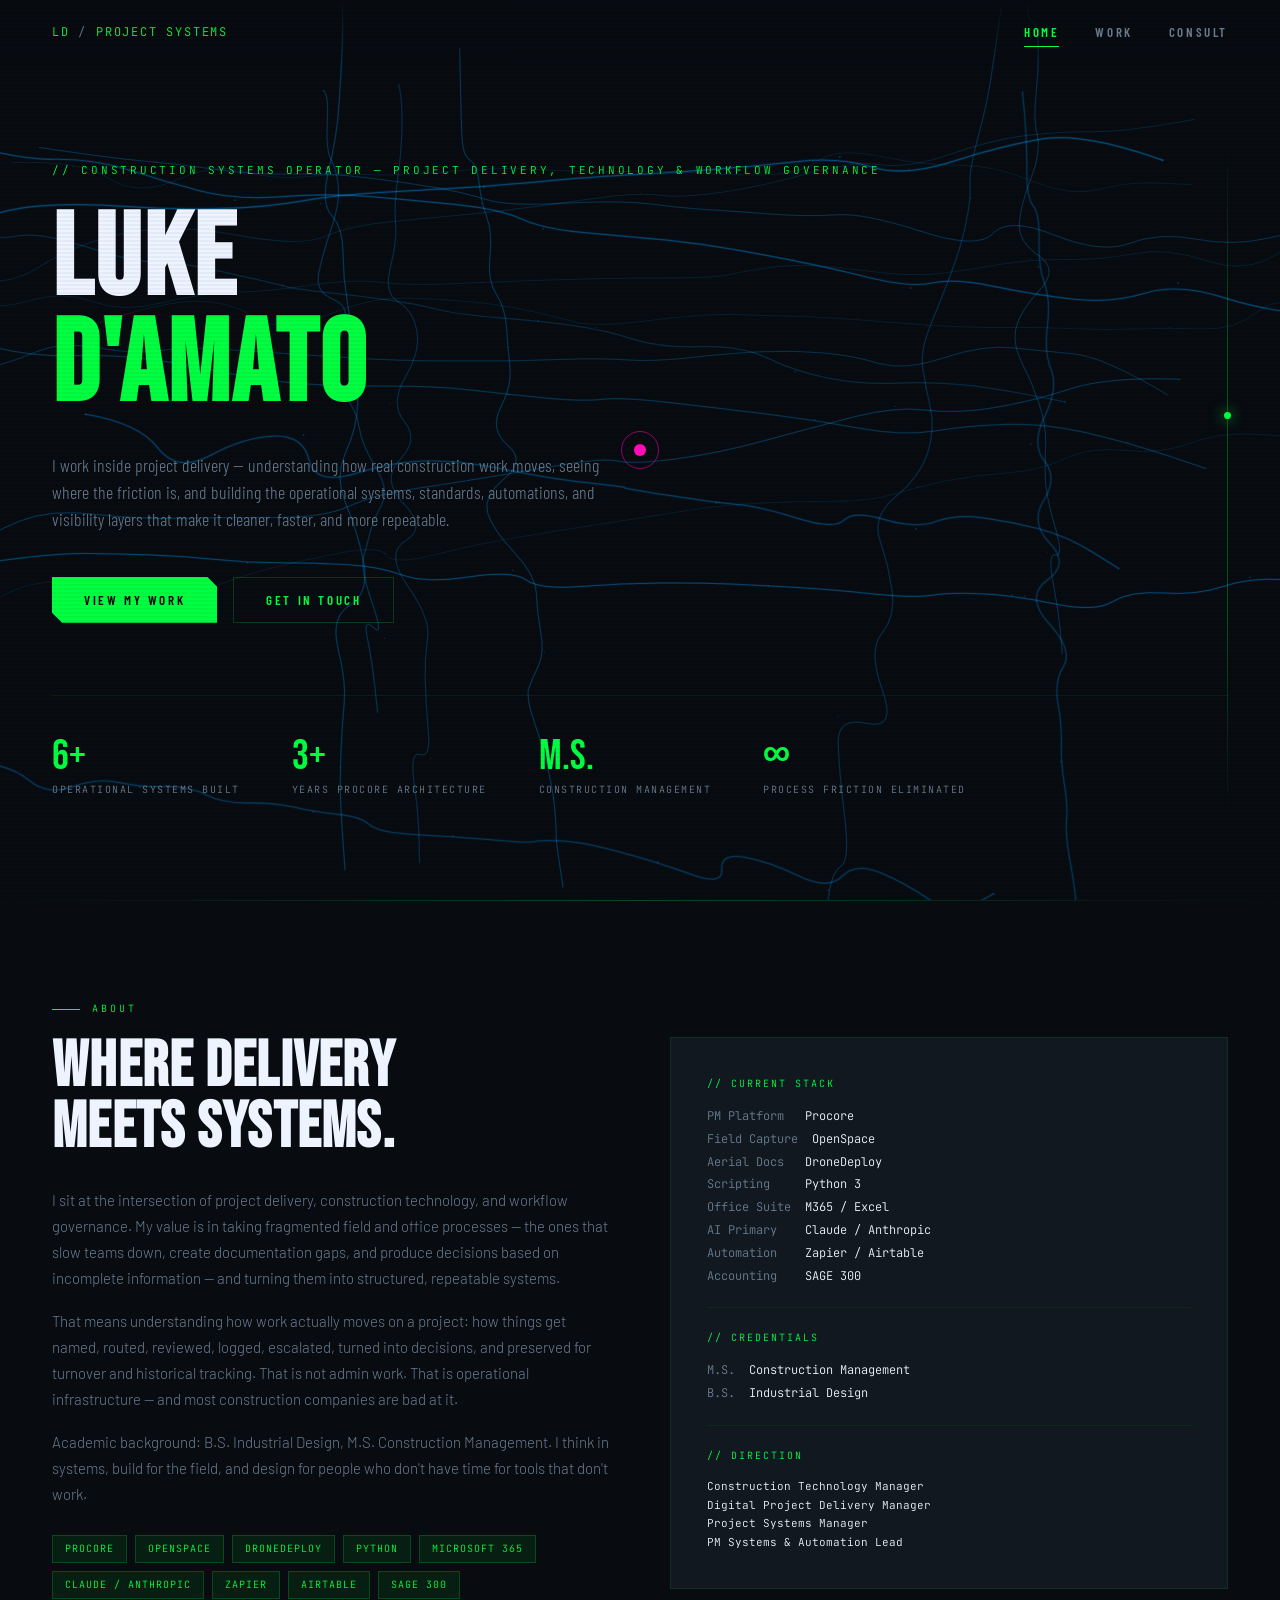
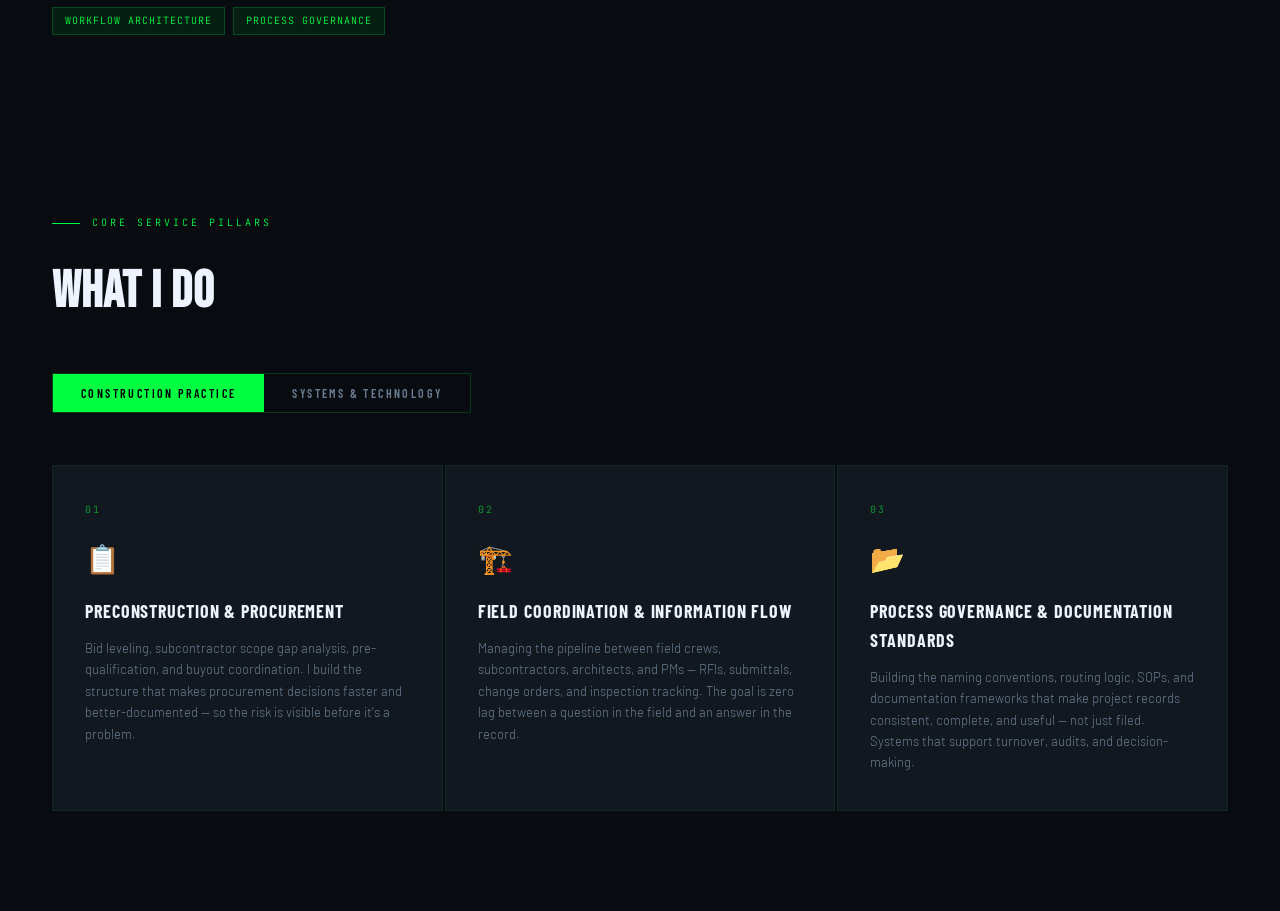
==== commit ee91958e: "Add files via upload Update portfolio" ====
--- a/index.html
+++ b/index.html
@@ -32,7 +32,6 @@
 body.link-hover #cur-ring{width:54px;height:54px;border-color:var(--amber);}
 
 /* CANVAS */
-#bgc{position:fixed;inset:0;z-index:0;pointer-events:none;}
 
 /* SCANLINES */
 body::after{content:'';position:fixed;inset:0;background:repeating-linear-gradient(0deg,transparent,transparent 2px,rgba(0,0,0,.035) 2px,rgba(0,0,0,.035) 4px);pointer-events:none;z-index:500;}
@@ -191,6 +190,9 @@
 /* LINKEDIN BADGE */
 .li-badge-wrap{margin-top:32px;}
 .badge-base{border-radius:0 !important;background:var(--panel) !important;border:1px solid rgba(0,255,65,.12) !important;}
+
+/* NEURAL CANVAS */
+#nc{position:fixed;inset:0;z-index:0;pointer-events:none;}
 @keyframes fadeUp{from{opacity:0;transform:translateY(22px);}to{opacity:1;transform:translateY(0);}}
 @keyframes fadeIn{from{opacity:0;}to{opacity:1;}}
 </style>
@@ -199,7 +201,7 @@
 <body>
 <div id="cur"></div>
 <div id="cur-ring"></div>
-<canvas id="bgc"></canvas>
+<canvas id="nc"></canvas>
 <nav>
   <div class="nav-logo">LD<span> / </span>PROJECT SYSTEMS</div>
   <div class="nav-links">
@@ -441,7 +443,7 @@
         <div class="badge-base LI-profile-badge" data-locale="en_US" data-size="medium" data-theme="dark" data-type="VERTICAL" data-vanity="digitaldirt" data-version="v1"><a class="badge-base__link LI-simple-link" href="https://www.linkedin.com/in/digitaldirt?trk=profile-badge">Luke D'Amato</a></div>
       </div>
       <div class="clinks" style="margin-top:16px;">
-        <a href="mailto:lukedigitaldirt@gmail.com" class="clink"><div class="clink-i">&#x2709;&#xFE0F;</div><div class="clink-l">Email</div><div class="clink-v">lukedigitaldirt@gmail.com</div></a>
+        <a href="/cdn-cgi/l/email-protection#600c150b050409070914010c0409121420070d01090c4e030f0d" class="clink"><div class="clink-i">&#x2709;&#xFE0F;</div><div class="clink-l">Email</div><div class="clink-v"><span class="__cf_email__" data-cfemail="95f9e0fef0f1fcf2fce1f4f9f1fce7e1d5f2f8f4fcf9bbf6faf8">[email&#160;protected]</span></div></a>
         <a href="https://www.linkedin.com/in/digitaldirt" target="_blank" class="clink"><div class="clink-i">&#x1F4C4;</div><div class="clink-l">Full Resume</div><div class="clink-v">View on LinkedIn &#x2192;</div></a>
       </div>
     </div>
@@ -455,254 +457,271 @@
 
 </div>
 <script>
-(function() {
+(function(){
 "use strict";
 
-// ── CURSOR ──────────────────────────────────────────────
-var cur = document.getElementById('cur');
-var ring = document.getElementById('cur-ring');
-var mx = window.innerWidth / 2;
-var my = window.innerHeight / 2;
-var rx = mx; var ry = my;
-
-document.addEventListener('mousemove', function(e) { mx = e.clientX; my = e.clientY; });
-
-var hoverable = 'a, button';
-document.querySelectorAll(hoverable).forEach(function(el) {
-  el.addEventListener('mouseenter', function() { document.body.classList.add('link-hover'); });
-  el.addEventListener('mouseleave', function() { document.body.classList.remove('link-hover'); });
+// ── CURSOR ──
+var cur=document.getElementById('cur'),ring=document.getElementById('cur-ring');
+var mx=window.innerWidth/2,my=window.innerHeight/2,rx=mx,ry=my;
+document.addEventListener('mousemove',function(e){mx=e.clientX;my=e.clientY;});
+document.querySelectorAll('a,button').forEach(function(el){
+  el.addEventListener('mouseenter',function(){document.body.classList.add('link-hover');});
+  el.addEventListener('mouseleave',function(){document.body.classList.remove('link-hover');});
 });
-
-function animCursor() {
-  cur.style.left = mx + 'px';
-  cur.style.top = my + 'px';
-  rx += (mx - rx) * 0.12;
-  ry += (my - ry) * 0.12;
-  ring.style.left = rx + 'px';
-  ring.style.top = ry + 'px';
-  requestAnimationFrame(animCursor);
+(function ac(){
+  cur.style.left=mx+'px';cur.style.top=my+'px';
+  rx+=(mx-rx)*.12;ry+=(my-ry)*.12;
+  ring.style.left=rx+'px';ring.style.top=ry+'px';
+  requestAnimationFrame(ac);
+})();
+
+// ── NEURAL STRING NETWORK ──
+var nc=document.getElementById('nc');
+var ctx=nc.getContext('2d');
+var W=0,H=0;
+function resize(){W=nc.width=window.innerWidth;H=nc.height=window.innerHeight;}
+resize();
+window.addEventListener('resize',resize);
+
+// Each string is a chain of control points that undulate organically
+var STRING_COUNT=22;
+var strings=[];
+var mouseX=-9999,mouseY=-9999,mouseActive=false;
+
+document.addEventListener('mousemove',function(e){mouseX=e.clientX;mouseY=e.clientY;mouseActive=true;});
+document.addEventListener('mouseleave',function(){mouseActive=false;});
+
+// Click pulses — each stores origin, age, and which string indices are activated
+var pulses=[];
+document.addEventListener('click',function(e){
+  pulses.push({x:e.clientX,y:e.clientY,born:performance.now(),r:0,maxR:Math.min(W,H)*.65});
+  // Activate nearby strings
+  for(var i=0;i<strings.length;i++){
+    var s=strings[i];
+    var dist=distToString(s,e.clientX,e.clientY);
+    if(dist<220){
+      s.activation=Math.max(s.activation,1.0-dist/220);
+      s.pulsePhase=0;
+    }
+  }
+});
+
+function distToString(s,px,py){
+  var minD=Infinity;
+  for(var i=0;i<s.pts.length;i++){
+    var pt=s.pts[i];
+    var d=Math.sqrt((pt.x-px)*(pt.x-px)+(pt.y-py)*(pt.y-py));
+    if(d<minD)minD=d;
+  }
+  return minD;
 }
-animCursor();
-
-// ── CANVAS — MAGENTA NEURAL FIBER NETWORK ───────────────
-var canvas = document.getElementById('bgc');
-var ctx = canvas.getContext('2d');
-var W = 0; var H = 0;
-var mouseX = -999; var mouseY = -999; var mouseActive = false;
-var ripples = [];
-var nodes = [];
-var frame = 0;
-
-function resize() {
-  W = canvas.width = window.innerWidth;
-  H = canvas.height = window.innerHeight;
+
+// Build strings — each is a flowing sinusoidal thread with organic noise
+function makeString(idx){
+  // Strings either run horizontally, diagonally, or at gentle angles
+  var PTS=18+Math.floor(Math.random()*8);
+  var pts=[];
+  // Random orientation: 0=H, 1=V, 2=diagonal
+  var orient=idx%3;
+  var startX,startY,endX,endY;
+  if(orient===0){
+    startX=Math.random()*W*.3-W*.1;
+    startY=Math.random()*H;
+    endX=startX+W*.7+Math.random()*W*.5;
+    endY=startY+(Math.random()-.5)*H*.3;
+  } else if(orient===1){
+    startX=Math.random()*W;
+    startY=Math.random()*H*.2-H*.05;
+    endX=startX+(Math.random()-.5)*W*.3;
+    endY=startY+H*.7+Math.random()*H*.4;
+  } else {
+    startX=Math.random()<.5?-W*.05:W*.8+Math.random()*W*.25;
+    startY=Math.random()*H;
+    endX=startX+(startX<0?W*1.1:-W*1.1);
+    endY=startY+(Math.random()-.5)*H*.6;
+  }
+  for(var i=0;i<PTS;i++){
+    var t=i/(PTS-1);
+    pts.push({
+      x:startX+(endX-startX)*t,
+      y:startY+(endY-startY)*t,
+      ox:startX+(endX-startX)*t,
+      oy:startY+(endY-startY)*t,
+      phase:Math.random()*Math.PI*2,
+      amp:12+Math.random()*22,
+      freq:0.6+Math.random()*1.2,
+      vx:0,vy:0
+    });
+  }
+  return {
+    pts:pts,
+    speed:0.18+Math.random()*0.28,
+    activation:0,       // 0=blue, 1=magenta burst
+    pulsePhase:0,
+    thickness:0.5+Math.random()*1.0,
+    baseAlpha:0.08+Math.random()*0.13
+  };
 }
-resize();
-window.addEventListener('resize', resize);
-
-document.addEventListener('mousemove', function(e) {
-  mouseX = e.clientX; mouseY = e.clientY; mouseActive = true;
-});
-document.addEventListener('mouseleave', function() { mouseActive = false; });
-
-document.addEventListener('click', function(e) {
-  ripples.push({ x: e.clientX, y: e.clientY, r: 0, maxR: Math.max(W, H) * 0.7, str: 1.0, born: performance.now() });
-});
-
-// Init nodes
-for (var i = 0; i < 100; i++) {
-  var edge = Math.random() < 0.3;
-  var nx, ny;
-  if (edge) {
-    var side = Math.floor(Math.random() * 4);
-    if (side === 0) { nx = Math.random() * window.innerWidth; ny = Math.random() * 100; }
-    else if (side === 1) { nx = Math.random() * window.innerWidth; ny = window.innerHeight - Math.random() * 100; }
-    else if (side === 2) { nx = Math.random() * 140; ny = Math.random() * window.innerHeight; }
-    else { nx = window.innerWidth - Math.random() * 140; ny = Math.random() * window.innerHeight; }
-  } else {
-    nx = Math.random() * window.innerWidth;
-    ny = Math.random() * window.innerHeight;
+
+for(var i=0;i<STRING_COUNT;i++) strings.push(makeString(i));
+
+var frame=0,lastTs=0;
+
+function draw(ts){
+  frame++;
+  var dt=Math.min(50,(ts-lastTs))/1000;lastTs=ts;
+  ctx.clearRect(0,0,W,H);
+
+  // Update pulses
+  for(var pi=pulses.length-1;pi>=0;pi--){
+    var p=pulses[pi];
+    var age=(ts-p.born)/1000;
+    p.r=p.maxR*(1-Math.exp(-age*2.2));
+    if(age>1.8)pulses.splice(pi,1);
   }
-  nodes.push({ x: nx, y: ny, vx: (Math.random() - 0.5) * 0.3, vy: (Math.random() - 0.5) * 0.3, r: Math.random() * 1.2 + 0.4, phase: Math.random() * Math.PI * 2, boost: 0 });
-}
-
-function draw(ts) {
-  frame++;
-  ctx.clearRect(0, 0, W, H);
-
-  // Update ripples
-  for (var ri = ripples.length - 1; ri >= 0; ri--) {
-    var rp = ripples[ri];
-    var age = (ts - rp.born) / 1000;
-    rp.r = rp.maxR * (1 - Math.exp(-age * 1.6));
-    rp.str = Math.max(0, 1 - age / 2.0);
-    if (rp.str <= 0) ripples.splice(ri, 1);
-  }
-
-  // Update nodes
-  for (var ni = 0; ni < nodes.length; ni++) {
-    var n = nodes[ni];
-
-    // Organic drift
-    n.vx += Math.sin(frame * 0.007 + n.phase) * 0.003;
-    n.vy += Math.cos(frame * 0.009 + n.phase * 1.3) * 0.003;
-
-    // Cursor attraction
-    if (mouseActive) {
-      var cdx = mouseX - n.x; var cdy = mouseY - n.y;
-      var cd = Math.sqrt(cdx * cdx + cdy * cdy);
-      if (cd < 200 && cd > 0) {
-        var pull = (200 - cd) / 200;
-        n.vx += (cdx / cd) * pull * 0.05;
-        n.vy += (cdy / cd) * pull * 0.05;
-      }
-    }
-
-    // Ripple interaction
-    for (var rj = 0; rj < ripples.length; rj++) {
-      var rp2 = ripples[rj];
-      var rdx = n.x - rp2.x; var rdy = n.y - rp2.y;
-      var rd = Math.sqrt(rdx * rdx + rdy * rdy);
-      var band = 90;
-      var distToFront = Math.abs(rd - rp2.r);
-      if (distToFront < band) {
-        var intensity = (1 - distToFront / band) * rp2.str;
-        if (rd > 0) { n.vx -= (rdx / rd) * intensity * 0.9; n.vy -= (rdy / rd) * intensity * 0.9; }
-        n.boost = Math.max(n.boost, intensity * 0.85);
-      }
-    }
-
-    n.boost = Math.max(0, n.boost * 0.97);
-    n.vx *= 0.984; n.vy *= 0.984;
-
-    // Speed cap
-    var spd = Math.sqrt(n.vx * n.vx + n.vy * n.vy);
-    if (spd > 2.0) { n.vx = n.vx / spd * 2.0; n.vy = n.vy / spd * 2.0; }
-
-    n.x += n.vx; n.y += n.vy;
-    if (n.x < 0) { n.x = 0; n.vx *= -0.5; }
-    if (n.x > W) { n.x = W; n.vx *= -0.5; }
-    if (n.y < 0) { n.y = 0; n.vy *= -0.5; }
-    if (n.y > H) { n.y = H; n.vy *= -0.5; }
-  }
-
-  // Draw fibers
-  for (var ai = 0; ai < nodes.length; ai++) {
-    for (var bi = ai + 1; bi < nodes.length; bi++) {
-      var a = nodes[ai]; var b = nodes[bi];
-      var fdx = a.x - b.x; var fdy = a.y - b.y;
-      var fd = Math.sqrt(fdx * fdx + fdy * fdy);
-      var boost = Math.max(a.boost, b.boost);
-      var range = 140 + boost * 110;
-      if (fd < range) {
-        var midX = (a.x + b.x) * 0.5; var midY = (a.y + b.y) * 0.5;
-        var mdx = mouseX - midX; var mdy = mouseY - midY;
-        var md = Math.sqrt(mdx * mdx + mdy * mdy);
-        var mg2 = mouseActive && md < 220 ? (1 - md / 220) * 0.65 : 0;
-        var prox = 1 - fd / range;
-        var alpha = prox * (0.1 + mg2 * 0.38 + boost * 0.55);
-        var lw = prox * (0.4 + mg2 * 1.1 + boost * 2.0);
-        var cr = Math.floor(180 + mg2 * 75 + boost * 50);
-        var cg = Math.floor(mg2 * 20 + boost * 10);
-        var cb = Math.floor(150 + mg2 * 50 + boost * 30);
-        var cpx = midX + Math.sin(a.phase + frame * 0.003) * 10;
-        var cpy = midY + Math.cos(b.phase + frame * 0.004) * 10;
-        ctx.strokeStyle = 'rgba(' + cr + ',' + cg + ',' + cb + ',' + Math.min(alpha, 0.88) + ')';
-        ctx.lineWidth = Math.max(0.1, Math.min(lw, 3.2));
-        ctx.beginPath(); ctx.moveTo(a.x, a.y); ctx.quadraticCurveTo(cpx, cpy, b.x, b.y); ctx.stroke();
-        if (prox > 0.58 || boost > 0.25) {
-          ctx.strokeStyle = 'rgba(255,' + Math.floor(cg * 1.4) + ',' + Math.floor(cb * 1.1) + ',' + ((prox - 0.35) * 0.35 + boost * 0.28) + ')';
-          ctx.lineWidth = Math.max(0.1, lw * 0.35);
-          ctx.beginPath(); ctx.moveTo(a.x, a.y); ctx.quadraticCurveTo(cpx, cpy, b.x, b.y); ctx.stroke();
+
+  // Update and draw each string
+  for(var si=0;si<strings.length;si++){
+    var s=strings[si];
+
+    // Decay activation
+    s.activation=Math.max(0,s.activation-dt*0.65);
+    s.pulsePhase+=dt*3.0;
+
+    var pts=s.pts;
+    for(var pi2=0;pi2<pts.length;pi2++){
+      var pt=pts[pi2];
+      var t=pi2/(pts.length-1);
+
+      // Organic undulation from origin
+      var wave=Math.sin(frame*0.012*s.speed+pt.phase+t*Math.PI*2.5)*pt.amp
+              +Math.sin(frame*0.021*s.speed+pt.phase*1.7+t*Math.PI*4.1)*pt.amp*.4;
+      var wavePerpX=-Math.sin(t*Math.PI),wavePerpY=Math.cos(t*Math.PI);
+      var nx=pt.ox+wavePerpX*wave;
+      var ny=pt.oy+wavePerpY*wave;
+
+      // Pulse distortion — organic, not circular
+      for(var pp=0;pp<pulses.length;pp++){
+        var pls=pulses[pp];
+        var pdx=pt.ox-pls.x,pdy=pt.oy-pls.y;
+        var pd=Math.sqrt(pdx*pdx+pdy*pdy);
+        var age2=(ts-pls.born)/1000;
+        var wavefront=pls.r;
+        var band=70+si*5; // irregular band per string = organic feel
+        var distToFront=Math.abs(pd-wavefront);
+        if(distToFront<band&&pd>0){
+          var strength=(1-distToFront/band)*(1-age2/1.8);
+          // Irregular displacement — each point perturbed differently
+          var angle=Math.atan2(pdy,pdx)+Math.sin(pi2*.7+s.speed)*0.9;
+          nx+=Math.cos(angle)*strength*28;
+          ny+=Math.sin(angle)*strength*28;
         }
       }
+
+      // Cursor attraction — strings drift gently toward cursor
+      if(mouseActive){
+        var cdx=mouseX-pt.ox,cdy=mouseY-pt.oy;
+        var cd=Math.sqrt(cdx*cdx+cdy*cdy);
+        if(cd<180&&cd>0){
+          var pull=(1-cd/180)*0.018;
+          pt.vx+=(cdx/cd)*pull;
+          pt.vy+=(cdy/cd)*pull;
+        }
+      }
+      pt.vx*=0.88;pt.vy*=0.88;
+      // Drift the origin point slowly
+      pt.ox+=pt.vx*dt*55;pt.oy+=pt.vy*dt*55;
+      // Soft clamp origin back toward initial with very gentle spring
+      pt.ox+=(pt.x-pt.ox)*0.0015;
+      pt.oy+=(pt.y-pt.oy)*0.0015;
+
+      pt.cx=nx;pt.cy=ny; // computed position
+    }
+
+    // Build color based on activation
+    var act=s.activation;
+    var pulse=Math.max(0,Math.sin(s.pulsePhase));
+    // Blue baseline: rgba(0,160,255,a) → magenta burst: rgba(255,0,180,a)
+    var r=Math.floor(act*255*pulse);
+    var g=Math.floor(160*(1-act*.85));
+    var b=Math.floor(255*(1-act*.55)+act*180*pulse);
+    var a=s.baseAlpha+act*0.22+
+          (mouseActive?mouseInfluence(s,mouseX,mouseY)*0.12:0);
+
+    // Draw the string as a smooth bezier curve through all points
+    if(pts.length<2)continue;
+    ctx.beginPath();
+    ctx.moveTo(pts[0].cx,pts[0].cy);
+    for(var pi3=1;pi3<pts.length-1;pi3++){
+      var cpx=(pts[pi3].cx+pts[pi3+1].cx)*.5;
+      var cpy=(pts[pi3].cy+pts[pi3+1].cy)*.5;
+      ctx.quadraticCurveTo(pts[pi3].cx,pts[pi3].cy,cpx,cpy);
+    }
+    ctx.lineTo(pts[pts.length-1].cx,pts[pts.length-1].cy);
+
+    // Glow pass (wider, softer)
+    if(act>0.05||a>0.12){
+      ctx.strokeStyle='rgba('+r+','+g+','+b+','+(a*.4)+')';
+      ctx.lineWidth=Math.max(0.1,(s.thickness+act*4)*2.5);
+      ctx.stroke();
+    }
+    // Core pass
+    ctx.strokeStyle='rgba('+r+','+g+','+b+','+Math.min(a*1.8,0.82)+')';
+    ctx.lineWidth=Math.max(0.1,s.thickness+act*1.8);
+    ctx.stroke();
+
+    // Draw node dots at junction points (every 4th point)
+    for(var di=0;di<pts.length;di+=4){
+      var dp=pts[di];
+      var dr=Math.max(0.3,(s.thickness*.8+act*2));
+      ctx.beginPath();ctx.arc(dp.cx,dp.cy,dr,0,Math.PI*2);
+      ctx.fillStyle='rgba('+r+','+g+','+b+','+(a*1.6)+')';ctx.fill();
     }
   }
 
-  // Draw nodes
-  for (var ni2 = 0; ni2 < nodes.length; ni2++) {
-    var nd = nodes[ni2];
-    var nmdx = mouseX - nd.x; var nmdy = mouseY - nd.y;
-    var nmd = Math.sqrt(nmdx * nmdx + nmdy * nmdy);
-    var nmp = mouseActive && nmd < 190 ? (1 - nmd / 190) : 0;
-    var ng = Math.max(0, nmp + nd.boost);
-    var nr2 = Math.max(0.5, nd.r + ng * 3.2);
-    var nnr = Math.floor(220 + ng * 35);
-    var nng = Math.floor(ng * 40);
-    var nnb = Math.floor(170 + ng * 40);
-    if (ng > 0.12) {
-      var grad = ctx.createRadialGradient(nd.x, nd.y, 0, nd.x, nd.y, Math.max(0.1, nr2 * 5.5));
-      grad.addColorStop(0, 'rgba(' + nnr + ',' + nng + ',' + nnb + ',' + ng * 0.16 + ')');
-      grad.addColorStop(1, 'rgba(' + nnr + ',' + nng + ',' + nnb + ',0)');
-      ctx.fillStyle = grad;
-      ctx.beginPath(); ctx.arc(nd.x, nd.y, Math.max(0.1, nr2 * 5.5), 0, Math.PI * 2); ctx.fill();
-    }
-    ctx.beginPath(); ctx.arc(nd.x, nd.y, Math.max(0.1, nr2), 0, Math.PI * 2);
-    ctx.fillStyle = 'rgba(' + nnr + ',' + nng + ',' + nnb + ',' + (0.22 + ng * 0.6) + ')';
-    ctx.fill();
-  }
-
-  // Draw ripple rings
-  for (var rk = 0; rk < ripples.length; rk++) {
-    var rp3 = ripples[rk];
-    if (rp3.str > 0.02) {
-      ctx.beginPath(); ctx.arc(rp3.x, rp3.y, Math.max(0.1, rp3.r), 0, Math.PI * 2);
-      ctx.strokeStyle = 'rgba(255,0,180,' + rp3.str * 0.2 + ')';
-      ctx.lineWidth = Math.max(0.1, 2 + rp3.str * 4); ctx.stroke();
-      if (rp3.r > 25) {
-        ctx.beginPath(); ctx.arc(rp3.x, rp3.y, Math.max(0.1, rp3.r * 0.55), 0, Math.PI * 2);
-        ctx.strokeStyle = 'rgba(255,80,200,' + rp3.str * 0.1 + ')';
-        ctx.lineWidth = 1; ctx.stroke();
-      }
-    }
-  }
-
   requestAnimationFrame(draw);
 }
+
+function mouseInfluence(s,mx2,my2){
+  var minD=Infinity;
+  for(var i=0;i<s.pts.length;i+=2){
+    var p=s.pts[i];
+    var d=Math.sqrt((p.cx-mx2)*(p.cx-mx2)+(p.cy-my2)*(p.cy-my2));
+    if(d<minD)minD=d;
+  }
+  return minD<180?(1-minD/180):0;
+}
+
 requestAnimationFrame(draw);
 
-// ── NAV ─────────────────────────────────────────────────
-function goTo(id) {
-  document.querySelectorAll('.page').forEach(function(p) { p.classList.remove('active'); });
-  document.querySelectorAll('.nav-links a').forEach(function(a) { a.classList.remove('active'); });
+// ── NAV ──
+function goTo(id){
+  document.querySelectorAll('.page').forEach(function(p){p.classList.remove('active');});
+  document.querySelectorAll('.nav-links a').forEach(function(a){a.classList.remove('active');});
   document.getElementById(id).classList.add('active');
-  var link = document.querySelector('[data-page="' + id + '"]');
-  if (link) link.classList.add('active');
-  window.scrollTo({ top: 0, behavior: 'smooth' });
-  setTimeout(revAll, 150);
+  var l=document.querySelector('[data-page="'+id+'"]');if(l)l.classList.add('active');
+  window.scrollTo({top:0,behavior:'smooth'});setTimeout(revAll,150);
 }
-window.goTo = goTo;
-
-document.querySelectorAll('.nav-links a').forEach(function(a) {
-  a.addEventListener('click', function(e) { e.preventDefault(); goTo(a.dataset.page); });
+window.goTo=goTo;
+document.querySelectorAll('.nav-links a').forEach(function(a){
+  a.addEventListener('click',function(e){e.preventDefault();goTo(a.dataset.page);});
 });
-
-// ── PILLAR TOGGLE ────────────────────────────────────────
-function switchP(t, btn) {
-  document.querySelectorAll('.pgrid').forEach(function(g) { g.classList.remove('active'); });
-  document.querySelectorAll('.tog').forEach(function(b) { b.classList.remove('active'); });
-  document.getElementById('pg' + t).classList.add('active');
-  btn.classList.add('active');
+function switchP(t,btn){
+  document.querySelectorAll('.pgrid').forEach(function(g){g.classList.remove('active');});
+  document.querySelectorAll('.tog').forEach(function(b){b.classList.remove('active');});
+  document.getElementById('pg'+t).classList.add('active');btn.classList.add('active');
 }
-window.switchP = switchP;
-
-// ── SCROLL REVEAL ────────────────────────────────────────
-function revAll() {
-  var els = document.querySelectorAll('.rev:not(.vis)');
-  if (!els.length) return;
-  var io = new IntersectionObserver(function(entries) {
-    entries.forEach(function(e, i) {
-      if (e.isIntersecting) {
-        setTimeout(function() { e.target.classList.add('vis'); }, i * 75);
-        io.unobserve(e.target);
-      }
+window.switchP=switchP;
+function revAll(){
+  var io=new IntersectionObserver(function(entries){
+    entries.forEach(function(e,i){
+      if(e.isIntersecting){setTimeout(function(){e.target.classList.add('vis');},i*75);io.unobserve(e.target);}
     });
-  }, { threshold: 0.08 });
-  els.forEach(function(el) { io.observe(el); });
+  },{threshold:.08});
+  document.querySelectorAll('.rev:not(.vis)').forEach(function(el){io.observe(el);});
 }
 revAll();
-
 })();
 </script>
 </body>
-</html>+</html>
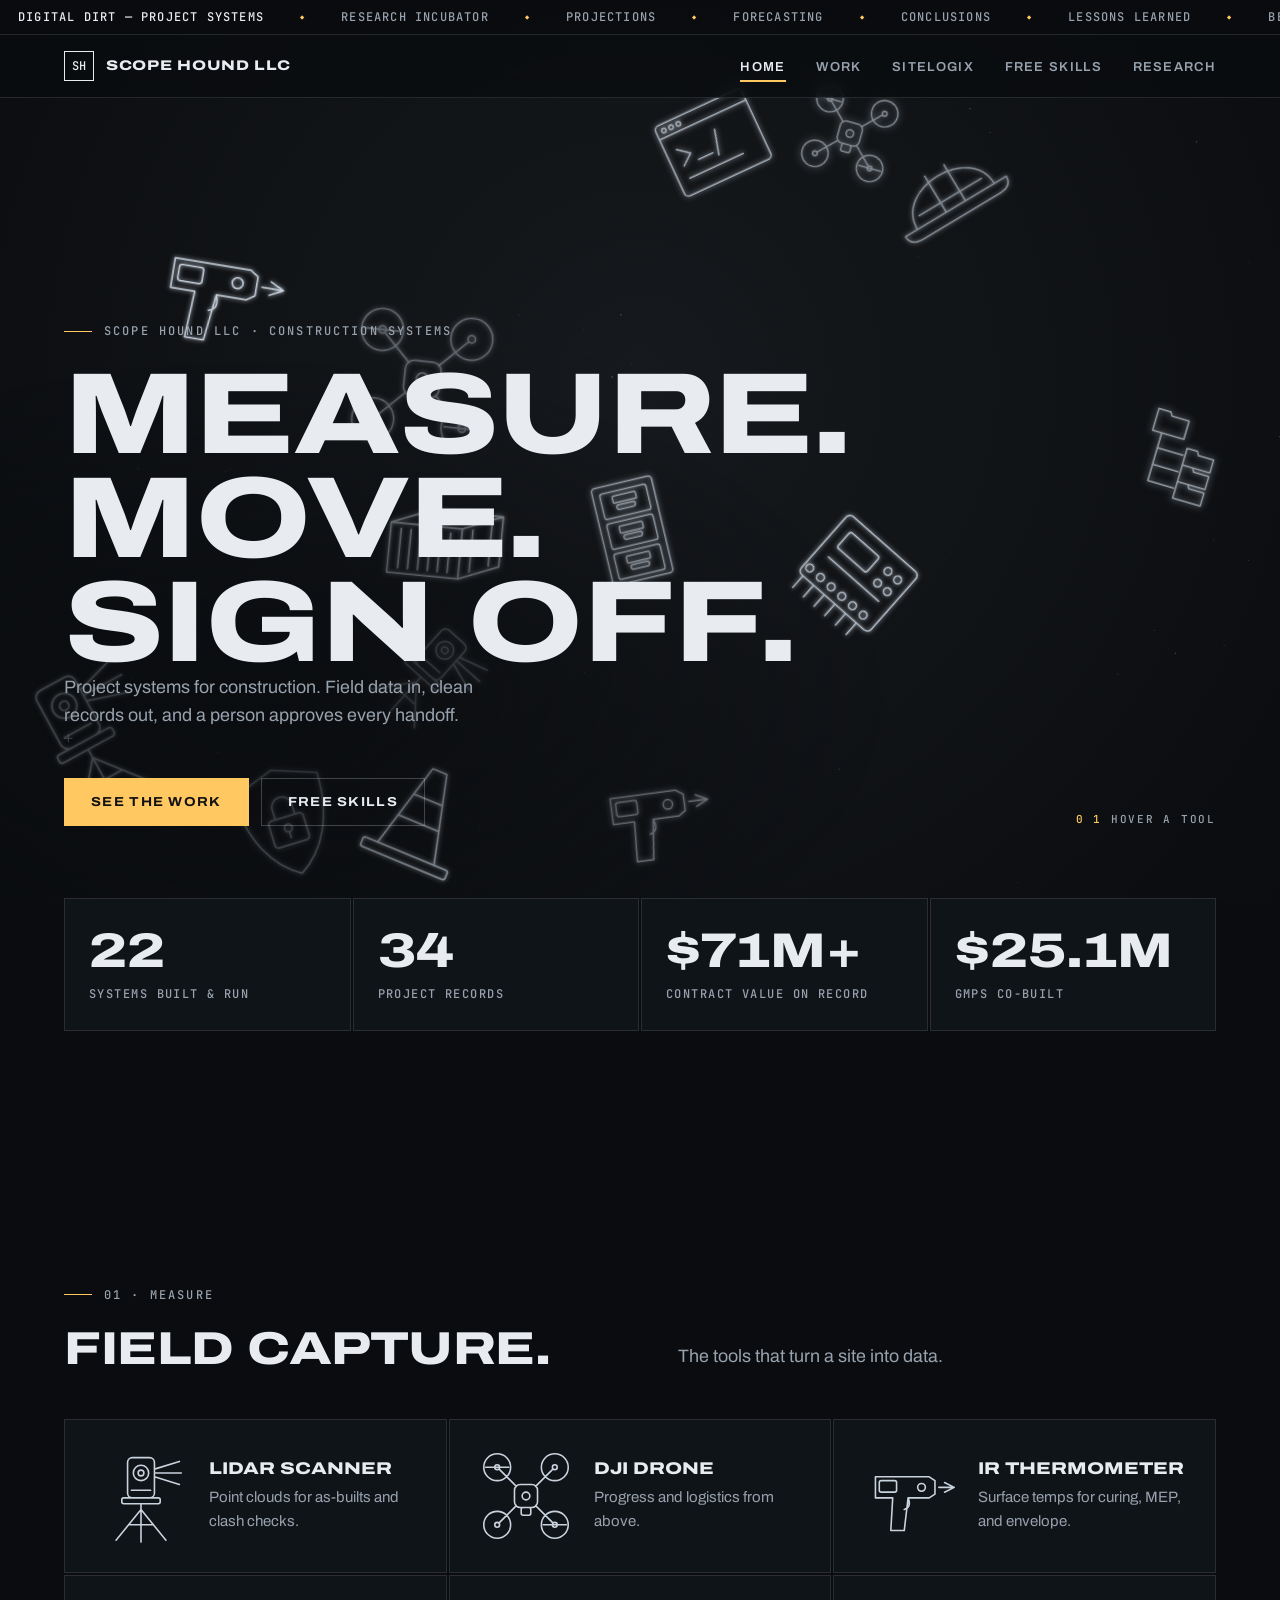
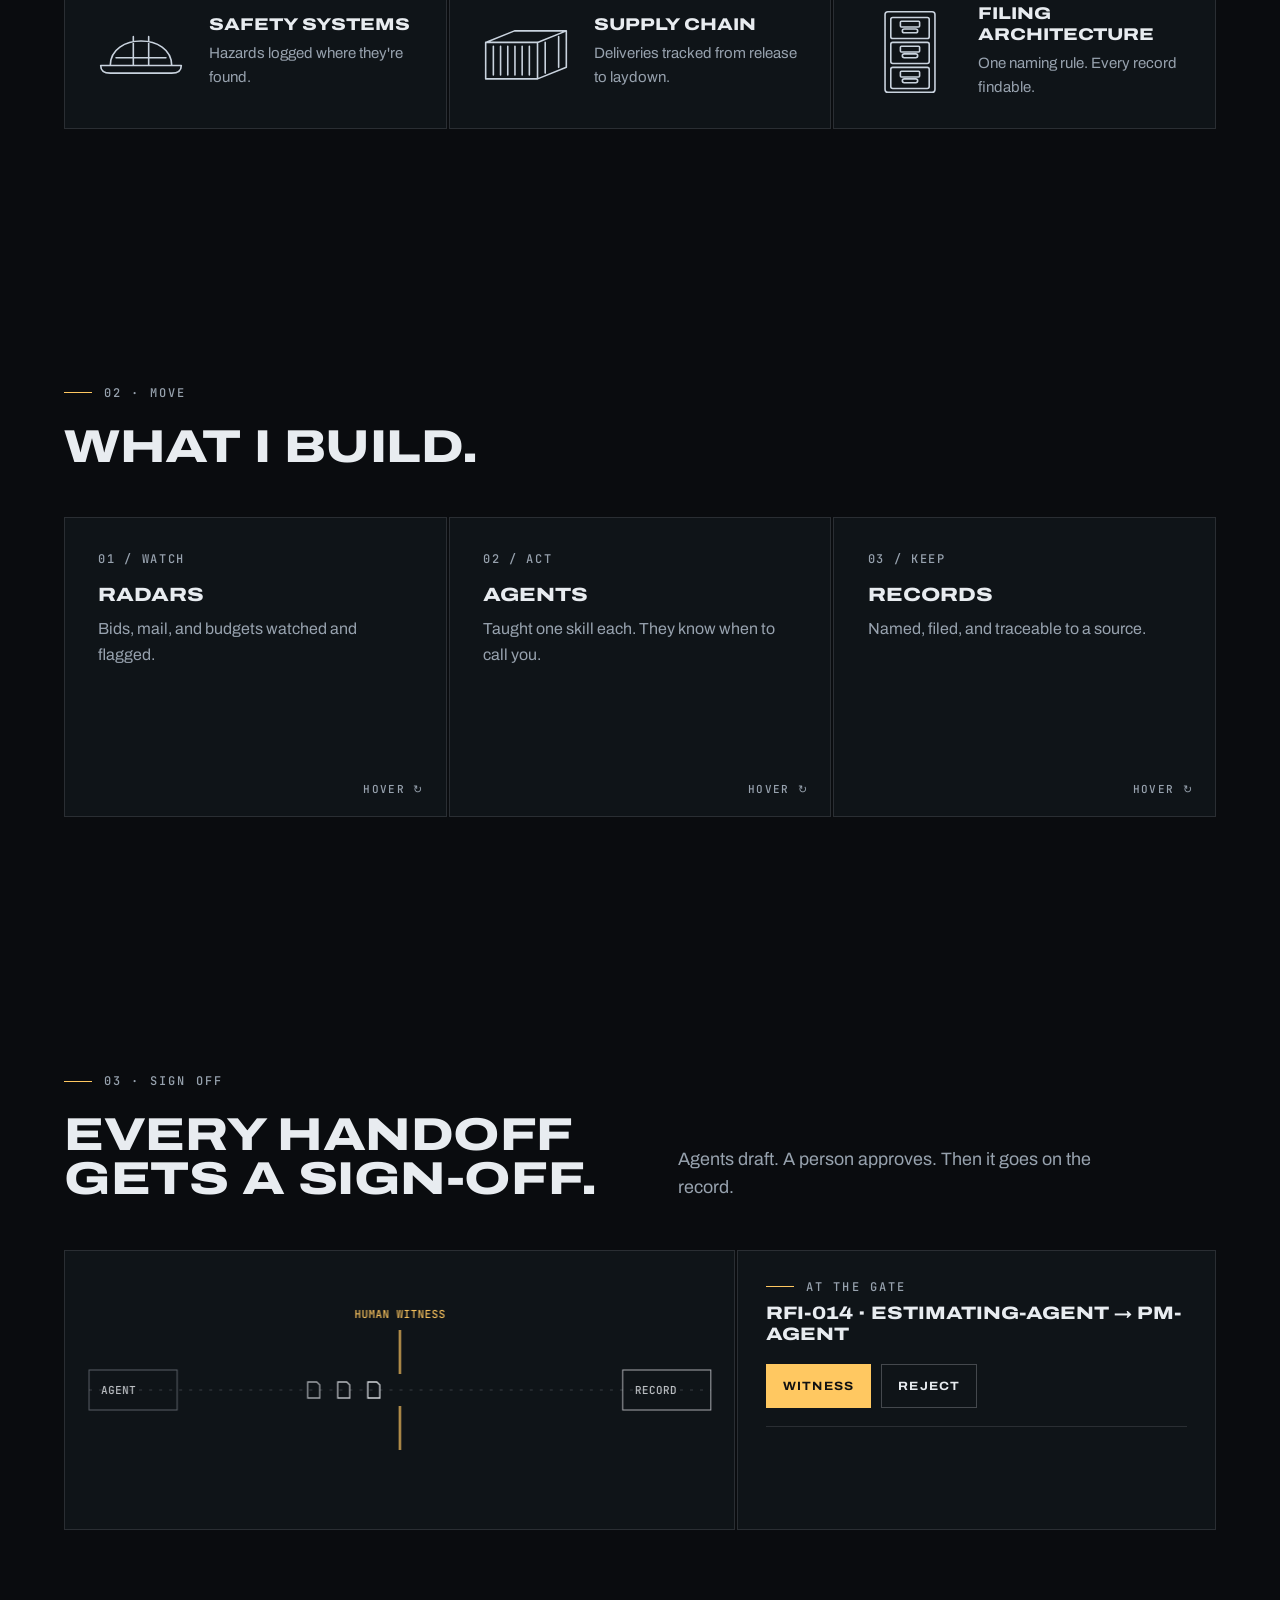
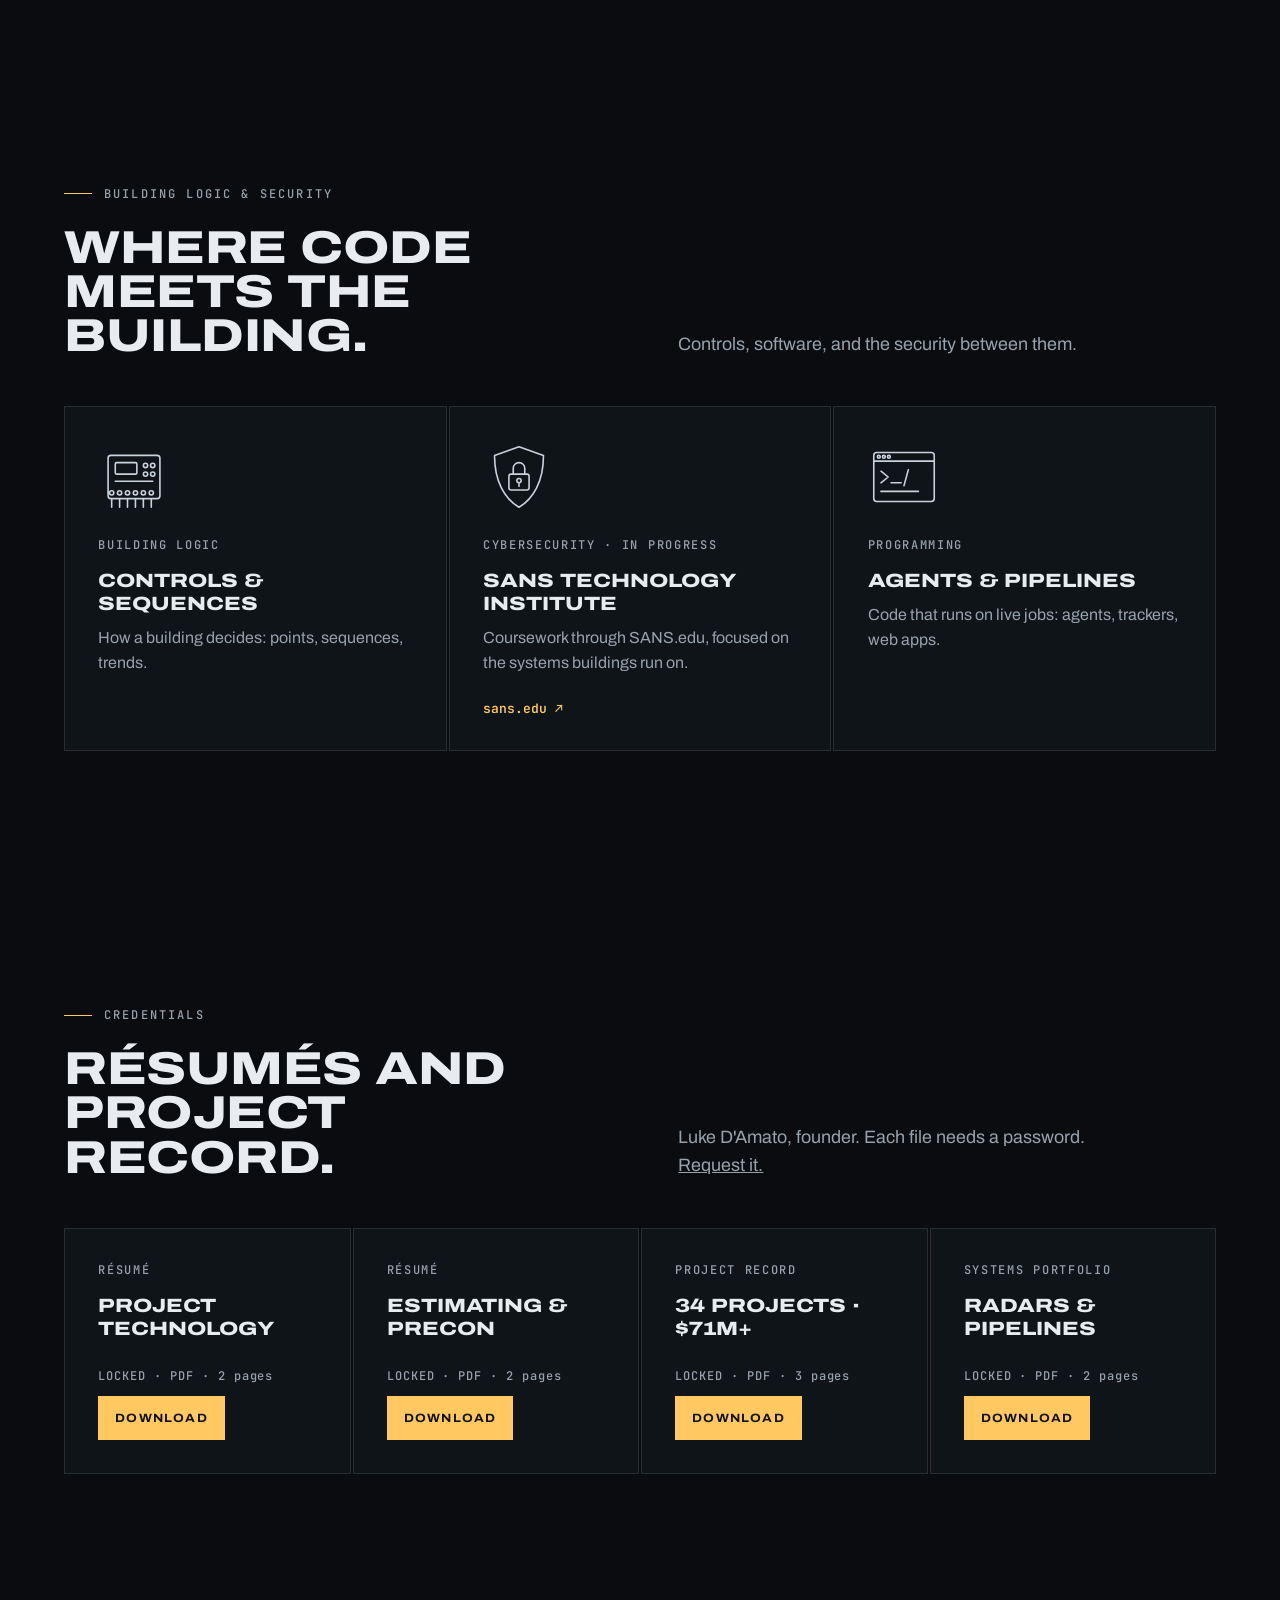
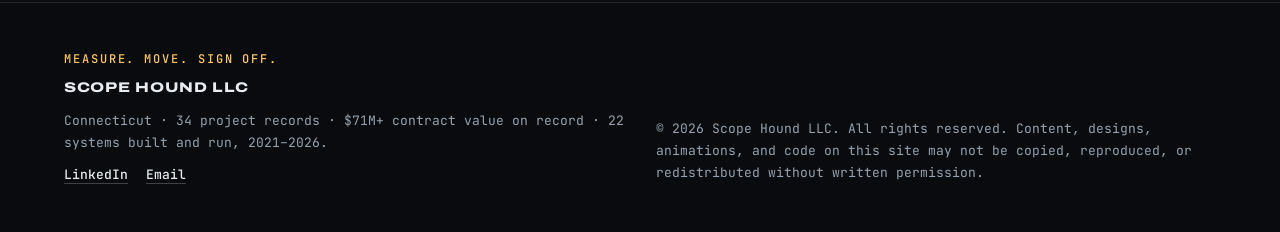
==== commit 81a0af42: "Rebuild site on an editable content file with admin editor - All pages render from content/site.json" ====
--- a/index.html
+++ b/index.html
@@ -3,725 +3,21 @@
 <head>
 <meta charset="UTF-8">
 <meta name="viewport" content="width=device-width, initial-scale=1.0">
-<title>Luke D'Amato — Construction Systems & Project Technology</title>
+<title>Scope Hound LLC — Construction Systems</title>
+<meta name="description" content="Scope Hound LLC builds project systems for construction: field capture, information pipelines, and a person who signs off on every handoff.">
+<meta name="theme-color" content="#0a0c0f">
 <link rel="preconnect" href="https://fonts.googleapis.com">
 <link rel="preconnect" href="https://fonts.gstatic.com" crossorigin>
-<link rel="stylesheet" href="https://fonts.googleapis.com/css2?family=Bebas+Neue&family=Barlow:wght@300;400;500;600&family=Barlow+Condensed:wght@300;400;600;700&family=JetBrains+Mono:wght@300;400&display=swap" media="all" crossorigin="anonymous">
-<style>
-/* Font fallbacks if Google Fonts blocked */
-@font-face{font-family:'Bebas Neue';font-style:normal;font-weight:400;src:local('Bebas Neue'),local('BebasNeue-Regular');}
-</style>
-<style>
-:root{
-  --bg:#080b10;--panel:#111820;--panel2:#151d27;
-  --border:rgba(0,255,65,.07);--borderb:rgba(0,255,65,.2);
-  --accent:#00ff41;--accent2:#00aa2a;--adim:rgba(0,255,65,.08);
-  --mg:#00ff41;--amber:#f5a623;
-  --text:#d4dde8;--textd:#6a7d91;--textb:#eef4ff;
-  --mono:'JetBrains Mono','Courier New',monospace;--disp:'Bebas Neue','Arial Narrow',Impact,sans-serif;
-  --body:'Barlow','Helvetica Neue',Arial,sans-serif;--cond:'Barlow Condensed','Arial Narrow',Arial,sans-serif;
-}
-*{margin:0;padding:0;box-sizing:border-box;}
-html{scroll-behavior:smooth;}
-body{background:var(--bg);color:var(--text);font-family:var(--body);font-weight:300;line-height:1.6;overflow-x:hidden;cursor:none;}
-
-/* CURSOR */
-#cur{position:fixed;width:12px;height:12px;background:#ff00b4;border-radius:50%;pointer-events:none;z-index:9999;top:0;left:0;transform:translate(-50%,-50%);mix-blend-mode:screen;transition:width .15s,height .15s,background .2s;}
-#cur-ring{position:fixed;width:38px;height:38px;border:1px solid rgba(255,0,180,.55);border-radius:50%;pointer-events:none;z-index:9998;top:0;left:0;transform:translate(-50%,-50%);transition:width .22s,height .22s,border-color .2s;}
-body.link-hover #cur{width:20px;height:20px;background:var(--amber);}
-body.link-hover #cur-ring{width:54px;height:54px;border-color:var(--amber);}
-
-/* CANVAS */
-
-/* SCANLINES */
-body::after{content:'';position:fixed;inset:0;background:repeating-linear-gradient(0deg,transparent,transparent 2px,rgba(0,0,0,.035) 2px,rgba(0,0,0,.035) 4px);pointer-events:none;z-index:500;}
-
-#app{position:relative;z-index:1;}
-
-/* NAV */
-nav{position:fixed;top:0;left:0;right:0;z-index:200;display:flex;align-items:center;justify-content:space-between;padding:22px 52px;background:linear-gradient(to bottom,rgba(8,11,16,.96),transparent);}
-.nav-logo{font-family:var(--mono);font-size:12px;color:var(--mg);letter-spacing:.15em;text-transform:uppercase;}
-.nav-logo span{color:var(--textd);}
-.nav-links{display:flex;gap:36px;}
-.nav-links a{font-family:var(--cond);font-size:13px;font-weight:600;letter-spacing:.2em;text-transform:uppercase;color:var(--textd);text-decoration:none;cursor:none;transition:color .2s;position:relative;}
-.nav-links a::after{content:'';position:absolute;bottom:-4px;left:0;width:0;height:1px;background:var(--mg);transition:width .25s;}
-.nav-links a:hover,.nav-links a.active{color:var(--mg);}
-.nav-links a:hover::after,.nav-links a.active::after{width:100%;}
-
-/* PAGES */
-.page{display:none;min-height:100vh;}.page.active{display:block;}
-.rev{opacity:0;transform:translateY(22px);transition:opacity .6s ease,transform .6s ease;}.rev.vis{opacity:1;transform:none;}
-.gdiv{height:1px;background:linear-gradient(to right,transparent,var(--mg),transparent);opacity:.25;}
-.slabel{font-family:var(--mono);font-size:10px;letter-spacing:.3em;color:var(--mg);text-transform:uppercase;margin-bottom:20px;display:flex;align-items:center;gap:12px;}
-.slabel::before{content:'';display:inline-block;width:28px;height:1px;background:var(--mg);}
-
-/* BUTTONS */
-.btn-p{font-family:var(--cond);font-size:13px;font-weight:600;letter-spacing:.2em;text-transform:uppercase;padding:14px 32px;background:var(--mg);color:#000;border:none;cursor:none;transition:background .2s,transform .15s;clip-path:polygon(0 0,calc(100% - 10px) 0,100% 10px,100% 100%,10px 100%,0 calc(100% - 10px));}
-.btn-p:hover{background:var(--amber);transform:translateY(-2px);}
-.btn-s{font-family:var(--cond);font-size:13px;font-weight:600;letter-spacing:.2em;text-transform:uppercase;padding:14px 32px;background:transparent;color:var(--mg);border:1px solid var(--borderb);cursor:none;transition:background .2s,border-color .2s,transform .15s;}
-.btn-s:hover{background:var(--adim);border-color:var(--mg);transform:translateY(-2px);}
-
-/* HERO */
-.hero{min-height:100vh;display:flex;flex-direction:column;justify-content:center;padding:140px 52px 80px;position:relative;overflow:hidden;}
-.hero-tag{font-family:var(--mono);font-size:11px;color:var(--mg);letter-spacing:.25em;text-transform:uppercase;margin-bottom:28px;opacity:0;animation:fadeUp .7s .3s forwards;}
-.hero h1{font-family:var(--disp);font-size:clamp(62px,9vw,128px);line-height:.92;letter-spacing:.02em;color:var(--textb);opacity:0;animation:fadeUp .8s .45s forwards;}
-.hero h1 .al{color:var(--mg);display:block;}
-.hero-sub{margin-top:32px;font-family:var(--cond);font-size:18px;font-weight:300;color:var(--textd);max-width:560px;line-height:1.5;opacity:0;animation:fadeUp .8s .6s forwards;}
-.hero-ctas{display:flex;gap:16px;margin-top:44px;opacity:0;animation:fadeUp .8s .75s forwards;}
-.hero-stats{display:flex;gap:52px;margin-top:72px;padding-top:40px;border-top:1px solid rgba(0,255,65,.08);opacity:0;animation:fadeUp .8s .9s forwards;}
-.hero-stats .num{font-family:var(--disp);font-size:42px;color:var(--mg);line-height:1;}
-.hero-stats .lbl{font-family:var(--mono);font-size:10px;letter-spacing:.15em;color:var(--textd);text-transform:uppercase;margin-top:4px;}
-.hline{position:absolute;right:52px;top:140px;bottom:80px;width:1px;background:linear-gradient(to bottom,transparent,rgba(0,255,65,.3) 30%,rgba(0,255,65,.3) 70%,transparent);opacity:0;animation:fadeIn 1s .9s forwards;}
-.hline::after{content:'';position:absolute;right:-3px;top:40%;width:7px;height:7px;background:var(--mg);border-radius:50%;box-shadow:0 0 14px var(--mg);}
-
-/* ABOUT */
-.section{padding:100px 52px;}
-.about-grid{display:grid;grid-template-columns:1fr 1fr;gap:60px;align-items:start;}
-.about-text h2{font-family:var(--disp);font-size:clamp(38px,5vw,64px);color:var(--textb);line-height:.95;margin-bottom:28px;letter-spacing:.02em;}
-.about-text p{font-size:15px;color:var(--textd);line-height:1.75;margin-bottom:16px;}
-.tags{display:flex;flex-wrap:wrap;gap:8px;margin-top:28px;}
-.tag{font-family:var(--mono);font-size:10px;letter-spacing:.1em;padding:5px 12px;border:1px solid var(--borderb);color:var(--mg);background:var(--adim);text-transform:uppercase;}
-.sp{background:var(--panel);border:1px solid rgba(0,255,65,.1);padding:36px;font-family:var(--mono);font-size:12px;color:var(--textd);line-height:1.9;}
-.sp .sh{color:var(--mg);margin-bottom:12px;font-size:10px;letter-spacing:.2em;}
-.sp span{color:var(--textb);}
-.sp .sdiv{margin-top:20px;padding-top:20px;border-top:1px solid rgba(0,255,65,.08);}
-
-/* PILLARS */
-.psec{padding:80px 52px 100px;}
-.togwrap{display:flex;margin-bottom:52px;border:1px solid var(--borderb);width:fit-content;}
-.tog{font-family:var(--cond);font-size:12px;font-weight:600;letter-spacing:.2em;text-transform:uppercase;padding:12px 28px;background:transparent;color:var(--textd);border:none;cursor:none;transition:all .2s;}
-.tog.active{background:var(--mg);color:#000;}
-.pgrid{display:none;grid-template-columns:repeat(3,1fr);gap:2px;}
-.pgrid.active{display:grid;}
-.pcard{background:var(--panel);border:1px solid rgba(0,255,65,.08);padding:36px 32px;position:relative;overflow:hidden;transition:background .25s,border-color .25s,transform .2s;}
-.pcard::before{content:'';position:absolute;top:0;left:0;right:0;height:2px;background:var(--mg);transform:scaleX(0);transform-origin:left;transition:transform .3s;}
-.pcard:hover{background:var(--panel2);border-color:var(--borderb);transform:translateY(-3px);}
-.pcard:hover::before{transform:scaleX(1);}
-.pnum{font-family:var(--mono);font-size:10px;color:var(--mg);letter-spacing:.2em;margin-bottom:18px;opacity:.6;}
-.picon{font-size:28px;margin-bottom:16px;}
-.ptitle{font-family:var(--cond);font-size:18px;font-weight:700;letter-spacing:.05em;color:var(--textb);margin-bottom:12px;text-transform:uppercase;}
-.pdesc{font-size:13px;color:var(--textd);line-height:1.65;}
-
-/* WORK */
-#work{padding-top:120px;}
-.work-hero{padding:40px 52px 80px;}
-.work-hero h1{font-family:var(--disp);font-size:clamp(52px,8vw,110px);line-height:.92;color:var(--textb);letter-spacing:.02em;}
-.work-hero h1 span{color:var(--mg);}
-.pgj{padding:0 52px 80px;display:grid;grid-template-columns:1fr 1fr;gap:2px;}
-.pj{background:var(--panel);border:1px solid rgba(0,255,65,.08);padding:40px 36px;position:relative;overflow:hidden;transition:background .2s,border-color .2s;}
-.pj.feat{grid-column:1/-1;display:grid;grid-template-columns:1fr 1fr;gap:48px;align-items:start;}
-.pj.wide{grid-column:1/-1;display:block;}
-.pj:hover{background:var(--panel2);border-color:var(--borderb);}
-.pj::after{content:'';position:absolute;bottom:0;left:36px;right:36px;height:1px;background:linear-gradient(to right,transparent,var(--mg),transparent);transform:scaleX(0);transition:transform .4s;}
-.pj:hover::after{transform:scaleX(1);}
-.pjn{font-family:var(--mono);font-size:10px;letter-spacing:.2em;color:var(--mg);margin-bottom:14px;opacity:.5;}
-.pjt{font-family:var(--cond);font-size:22px;font-weight:700;letter-spacing:.04em;color:var(--textb);margin-bottom:10px;text-transform:uppercase;}
-.pjd{font-size:13px;color:var(--textd);margin-bottom:20px;line-height:1.65;}
-.pjtags{display:flex;flex-wrap:wrap;gap:6px;margin-bottom:20px;}
-.pjtag{font-family:var(--mono);font-size:9px;letter-spacing:.12em;padding:4px 10px;border:1px solid rgba(0,255,65,.18);color:var(--textd);text-transform:uppercase;}
-.pjo{font-family:var(--cond);font-size:13px;font-weight:600;letter-spacing:.05em;color:var(--mg);padding-left:14px;border-left:2px solid var(--mg);}
-.fbox{margin-top:28px;background:var(--bg);border:1px solid rgba(0,255,65,.1);padding:24px;font-family:var(--mono);font-size:11px;color:var(--textd);line-height:1.8;}
-.fbox .fh{color:var(--mg);margin-bottom:10px;}
-
-/* EVO GRID */
-.evo-grid{display:grid;grid-template-columns:repeat(3,1fr);gap:2px;margin-top:32px;}
-.evo-card{background:var(--panel);border:1px solid rgba(0,255,65,.08);padding:28px 24px;transition:background .2s,border-color .2s;}
-.evo-card:hover{background:var(--panel2);border-color:var(--borderb);}
-.evo-card.span-full{grid-column:1/-1;background:rgba(0,255,65,.05);border-color:rgba(0,255,65,.22);}
-.evo-n{font-family:var(--mono);font-size:10px;color:var(--mg);letter-spacing:.2em;margin-bottom:10px;opacity:.7;}
-.evo-t{font-family:var(--cond);font-size:15px;font-weight:700;letter-spacing:.04em;color:var(--textb);text-transform:uppercase;margin-bottom:10px;}
-.evo-b{font-size:12px;color:var(--textd);line-height:1.65;margin-bottom:14px;}
-.evo-s{font-family:var(--mono);font-size:10px;color:var(--mg);letter-spacing:.08em;padding-left:10px;border-left:2px solid var(--mg);}
-
-/* SKILLS */
-.ssec{padding:80px 52px 100px;border-top:1px solid rgba(0,255,65,.08);}
-.ssec h2{font-family:var(--disp);font-size:clamp(32px,4vw,52px);color:var(--textb);letter-spacing:.02em;margin-bottom:48px;}
-.scols{display:grid;grid-template-columns:repeat(3,1fr);gap:2px;}
-.scol{background:var(--panel);padding:32px 28px;border:1px solid rgba(0,255,65,.08);}
-.scol-t{font-family:var(--mono);font-size:10px;letter-spacing:.2em;color:var(--mg);text-transform:uppercase;margin-bottom:20px;padding-bottom:12px;border-bottom:1px solid rgba(0,255,65,.08);}
-.ski{font-family:var(--cond);font-size:14px;color:var(--textd);padding:7px 0;border-bottom:1px solid rgba(255,255,255,.03);display:flex;align-items:center;gap:8px;transition:color .2s;}
-.ski:hover{color:var(--textb);}
-.ski::before{content:'▸';color:var(--mg);font-size:10px;flex-shrink:0;}
-
-/* CONSULT */
-#consult{padding-top:120px;}
-.ch{padding:40px 52px 80px;display:grid;grid-template-columns:1.3fr 1fr;gap:80px;align-items:center;}
-.ch h1{font-family:var(--disp);font-size:clamp(52px,7vw,100px);line-height:.92;color:var(--textb);letter-spacing:.02em;}
-.ch h1 span{color:var(--mg);}
-.cht{font-size:15px;color:var(--textd);line-height:1.75;}
-.cht p{margin-bottom:16px;}
-.osec{padding:0 52px 80px;}
-.ogrid{display:grid;grid-template-columns:repeat(2,1fr);gap:2px;}
-.oc{background:var(--panel);border:1px solid rgba(0,255,65,.08);padding:40px 36px;transition:background .2s,border-color .2s;}
-.oc:hover{background:var(--panel2);border-color:var(--borderb);}
-.oi{font-size:32px;margin-bottom:20px;}
-.ot{font-family:var(--cond);font-size:20px;font-weight:700;letter-spacing:.04em;color:var(--textb);text-transform:uppercase;margin-bottom:14px;}
-.ol{list-style:none;margin-top:12px;}
-.ol li{font-size:13px;color:var(--textd);padding:5px 0 5px 14px;border-left:1px solid var(--borderb);margin-bottom:4px;line-height:1.5;}
-.forsec{padding:0 52px 80px;}
-.fgrid{display:grid;grid-template-columns:repeat(3,1fr);gap:2px;margin-top:32px;}
-.fc{background:var(--panel);border:1px solid rgba(0,255,65,.08);padding:32px 28px;transition:background .2s;}
-.fc:hover{background:var(--panel2);border-color:var(--borderb);}
-.fct{font-family:var(--cond);font-size:16px;font-weight:700;color:var(--textb);text-transform:uppercase;letter-spacing:.06em;margin-bottom:10px;}
-.fc p{font-size:13px;color:var(--textd);line-height:1.65;}
-.procsec{padding:80px 52px;border-top:1px solid rgba(0,255,65,.08);}
-.procsec h2{font-family:var(--disp);font-size:clamp(32px,4vw,52px);color:var(--textb);letter-spacing:.02em;}
-.steps{display:grid;grid-template-columns:repeat(3,1fr);margin-top:48px;position:relative;}
-.steps::before{content:'';position:absolute;top:40px;left:16.66%;right:16.66%;height:1px;background:linear-gradient(to right,var(--mg),var(--accent2),var(--mg));}
-.step{display:flex;flex-direction:column;align-items:center;text-align:center;padding:0 32px;position:relative;z-index:1;}
-.stepn{width:80px;height:80px;border:1px solid var(--borderb);background:var(--bg);display:flex;align-items:center;justify-content:center;font-family:var(--disp);font-size:36px;color:var(--mg);margin-bottom:24px;clip-path:polygon(50% 0%,100% 25%,100% 75%,50% 100%,0% 75%,0% 25%);transition:background .2s;}
-.step:hover .stepn{background:var(--adim);}
-.stepl{font-family:var(--cond);font-size:18px;font-weight:700;color:var(--textb);text-transform:uppercase;letter-spacing:.08em;margin-bottom:12px;}
-.step p{font-size:13px;color:var(--textd);line-height:1.65;}
-.csec{padding:80px 52px 120px;border-top:1px solid rgba(0,255,65,.08);}
-.cgrid{display:grid;grid-template-columns:1.2fr 1fr;gap:80px;align-items:center;}
-.cl h2{font-family:var(--disp);font-size:clamp(40px,5vw,72px);line-height:.92;color:var(--textb);letter-spacing:.02em;margin-bottom:24px;}
-.cl h2 span{color:var(--mg);}
-.cl p{font-size:15px;color:var(--textd);line-height:1.75;}
-.clinks{display:flex;flex-direction:column;gap:16px;margin-top:36px;}
-.clink{display:flex;align-items:center;gap:16px;padding:20px 24px;background:var(--panel);border:1px solid rgba(0,255,65,.08);text-decoration:none;cursor:none;transition:background .2s,border-color .2s,transform .15s;color:inherit;}
-.clink:hover{background:var(--panel2);border-color:var(--borderb);transform:translateX(6px);}
-.clink-i{font-size:20px;}
-.clink-l{font-family:var(--cond);font-size:13px;font-weight:600;letter-spacing:.15em;color:var(--textd);text-transform:uppercase;}
-.clink-v{font-family:var(--mono);font-size:13px;color:var(--mg);margin-left:auto;}
-footer{padding:28px 52px;border-top:1px solid rgba(0,255,65,.08);display:flex;justify-content:space-between;align-items:center;}
-footer p{font-family:var(--mono);font-size:10px;color:var(--textd);letter-spacing:.12em;}
-
-/* LINKEDIN BADGE */
-.li-badge-wrap{margin-top:32px;}
-.badge-base{border-radius:0 !important;background:var(--panel) !important;border:1px solid rgba(0,255,65,.12) !important;}
-
-/* NEURAL CANVAS */
-#nc{position:fixed;inset:0;z-index:0;pointer-events:none;}
-@keyframes fadeUp{from{opacity:0;transform:translateY(22px);}to{opacity:1;transform:translateY(0);}}
-@keyframes fadeIn{from{opacity:0;}to{opacity:1;}}
-</style>
-<script src="https://platform.linkedin.com/badges/js/profile.js" async defer type="text/javascript"></script>
+<link rel="stylesheet" href="https://fonts.googleapis.com/css2?family=Archivo:wdth,wght@62..125,100..900&family=JetBrains+Mono:wght@400;500&display=swap">
+<link rel="stylesheet" href="assets/css/site.css?v=5">
 </head>
-<body>
-<div id="cur"></div>
-<div id="cur-ring"></div>
-<canvas id="nc"></canvas>
-<nav>
-  <div class="nav-logo">LD<span> / </span>PROJECT SYSTEMS</div>
-  <div class="nav-links">
-    <a href="#" class="active" data-page="home">Home</a>
-    <a href="#" data-page="work">Work</a>
-    <a href="#" data-page="consult">Consult</a>
-  </div>
-</nav>
-<div id="app">
-
-<!-- ═══ HOME ═══ -->
-<div id="home" class="page active">
-<section class="hero">
-  <div class="hero-tag">// Construction Systems Operator — Project Delivery, Technology &amp; Workflow Governance</div>
-  <h1>LUKE<span class="al">D'AMATO</span></h1>
-  <p class="hero-sub">I work inside project delivery — understanding how real construction work moves, seeing where the friction is, and building the operational systems, standards, automations, and visibility layers that make it cleaner, faster, and more repeatable.</p>
-  <div class="hero-ctas">
-    <button class="btn-p" onclick="goTo('work')">View My Work</button>
-    <button class="btn-s" onclick="goTo('consult')">Get In Touch</button>
-  </div>
-  <div class="hero-stats">
-    <div><div class="num">6+</div><div class="lbl">Operational Systems Built</div></div>
-    <div><div class="num">3+</div><div class="lbl">Years Procore Architecture</div></div>
-    <div><div class="num">M.S.</div><div class="lbl">Construction Management</div></div>
-    <div><div class="num">&#8734;</div><div class="lbl">Process Friction Eliminated</div></div>
-  </div>
-  <div class="hline"></div>
-</section>
-<div class="gdiv"></div>
-
-<!-- ABOUT -->
-<section class="section">
-  <div class="slabel">About</div>
-  <div class="about-grid">
-    <div class="about-text rev">
-      <h2>WHERE DELIVERY<br>MEETS SYSTEMS.</h2>
-      <p>I sit at the intersection of project delivery, construction technology, and workflow governance. My value is in taking fragmented field and office processes — the ones that slow teams down, create documentation gaps, and produce decisions based on incomplete information — and turning them into structured, repeatable systems.</p>
-      <p>That means understanding how work actually moves on a project: how things get named, routed, reviewed, logged, escalated, turned into decisions, and preserved for turnover and historical tracking. That is not admin work. That is operational infrastructure — and most construction companies are bad at it.</p>
-      <p>Academic background: B.S. Industrial Design, M.S. Construction Management. I think in systems, build for the field, and design for people who don't have time for tools that don't work.</p>
-      <div class="tags">
-        <span class="tag">Procore</span><span class="tag">OpenSpace</span><span class="tag">DroneDeploy</span>
-        <span class="tag">Python</span><span class="tag">Microsoft 365</span><span class="tag">Claude / Anthropic</span>
-        <span class="tag">Zapier</span><span class="tag">Airtable</span><span class="tag">SAGE 300</span>
-        <span class="tag">Workflow Architecture</span><span class="tag">Process Governance</span>
-      </div>
-    </div>
-    <div class="rev">
-      <div class="sp">
-        <div class="sh">// CURRENT STACK</div>
-        <div>PM Platform&nbsp;&nbsp;&nbsp;<span>Procore</span></div>
-        <div>Field Capture&nbsp;&nbsp;<span>OpenSpace</span></div>
-        <div>Aerial Docs&nbsp;&nbsp;&nbsp;<span>DroneDeploy</span></div>
-        <div>Scripting&nbsp;&nbsp;&nbsp;&nbsp;&nbsp;<span>Python 3</span></div>
-        <div>Office Suite&nbsp;&nbsp;<span>M365 / Excel</span></div>
-        <div>AI Primary&nbsp;&nbsp;&nbsp;&nbsp;<span>Claude / Anthropic</span></div>
-        <div>Automation&nbsp;&nbsp;&nbsp;&nbsp;<span>Zapier / Airtable</span></div>
-        <div>Accounting&nbsp;&nbsp;&nbsp;&nbsp;<span>SAGE 300</span></div>
-        <div class="sdiv sh">// CREDENTIALS</div>
-        <div>M.S.&nbsp;&nbsp;<span>Construction Management</span></div>
-        <div>B.S.&nbsp;&nbsp;<span>Industrial Design</span></div>
-        <div class="sdiv sh">// DIRECTION</div>
-        <div style="color:var(--textb);font-size:11px;line-height:1.7;">Construction Technology Manager<br>Digital Project Delivery Manager<br>Project Systems Manager<br>PM Systems &amp; Automation Lead</div>
-      </div>
-    </div>
-  </div>
-</section>
-
-<!-- PILLARS -->
-<section class="psec">
-  <div class="slabel">Core Service Pillars</div>
-  <h2 style="font-family:var(--disp);font-size:clamp(32px,4vw,52px);color:var(--textb);letter-spacing:.02em;margin-bottom:40px;">WHAT I DO</h2>
-  <div class="togwrap rev">
-    <button class="tog active" onclick="switchP('con',this)">Construction Practice</button>
-    <button class="tog" onclick="switchP('ai',this)">Systems &amp; Technology</button>
-  </div>
-  <div id="pgcon" class="pgrid active">
-    <div class="pcard rev">
-      <div class="pnum">01</div><div class="picon">&#x1F4CB;</div>
-      <div class="ptitle">Preconstruction &amp; Procurement</div>
-      <p class="pdesc">Bid leveling, subcontractor scope gap analysis, pre-qualification, and buyout coordination. I build the structure that makes procurement decisions faster and better-documented — so the risk is visible before it's a problem.</p>
-    </div>
-    <div class="pcard rev">
-      <div class="pnum">02</div><div class="picon">&#x1F3D7;&#xFE0F;</div>
-      <div class="ptitle">Field Coordination &amp; Information Flow</div>
-      <p class="pdesc">Managing the pipeline between field crews, subcontractors, architects, and PMs — RFIs, submittals, change orders, and inspection tracking. The goal is zero lag between a question in the field and an answer in the record.</p>
-    </div>
-    <div class="pcard rev">
-      <div class="pnum">03</div><div class="picon">&#x1F4C2;</div>
-      <div class="ptitle">Process Governance &amp; Documentation Standards</div>
-      <p class="pdesc">Building the naming conventions, routing logic, SOPs, and documentation frameworks that make project records consistent, complete, and useful — not just filed. Systems that support turnover, audits, and decision-making.</p>
-    </div>
-  </div>
-  <div id="pgai" class="pgrid">
-    <div class="pcard rev">
-      <div class="pnum">04</div><div class="picon">&#x1F916;</div>
-      <div class="ptitle">Workflow Automation &amp; Agent Builds</div>
-      <p class="pdesc">Designing and deploying automation pipelines — email triggers, AI document processing, folder-to-system handoffs — that reduce manual entry and keep information moving without someone having to remember to push it.</p>
-    </div>
-    <div class="pcard rev">
-      <div class="pnum">05</div><div class="picon">&#x1F4CA;</div>
-      <div class="ptitle">Visibility Layers &amp; Operational Tracking</div>
-      <p class="pdesc">Building structured trackers tied to schedule dependencies, approval cycles, and material lead times — with logic like critical path flags and RAG status conditions. Turning workflows from reactive management into proactive systems.</p>
-    </div>
-    <div class="pcard rev">
-      <div class="pnum">06</div><div class="picon">&#x1F527;</div>
-      <div class="ptitle">Construction Technology Implementation</div>
-      <p class="pdesc">Configuring and connecting Procore, OpenSpace, DroneDeploy, and M365 into integrated field-to-office workflows. Platform adoption structured around how your project actually operates — not how the manual says it should.</p>
-    </div>
-  </div>
-</section>
-</div>
-
-<!-- ═══ WORK ═══ -->
-<div id="work" class="page">
-<div class="work-hero">
-  <div class="slabel">Work</div>
-  <h1>BUILT<br><span>IN THE</span><br>FIELD.</h1>
-</div>
-<div class="pgj">
-
-  <!-- AI EVOLUTION -->
-  <div class="pj wide rev" style="padding:48px 52px;">
-    <div class="pjn">00 — CURRENT PROJECT</div>
-    <div class="pjt" style="font-size:clamp(22px,3vw,32px);margin-bottom:16px;">AI Workflow Evolution</div>
-    <p class="pjd" style="max-width:760px;margin-bottom:36px;">A seven-phase operational evolution — from using AI as a task assistant to architecting end-to-end systems where data flows cleanly, decisions are faster, and teams operate with less friction. This is the progression that built the practitioner.</p>
-    <div class="pjtags" style="margin-bottom:36px;">
-      <span class="pjtag">Systems Design</span><span class="pjtag">Workflow Architecture</span>
-      <span class="pjtag">AI Integration</span><span class="pjtag">Process Engineering</span><span class="pjtag">Construction Operations</span>
-    </div>
-    <div class="evo-grid">
-      <div class="evo-card"><div class="evo-n">01</div><div class="evo-t">Awareness &amp; Experimentation</div><p class="evo-b">Started using AI for drafting, cleanup, and summarization. Focus was speed — not systems. Key realization: AI reduces friction only when inputs are structured.</p><div class="evo-s">Task assistant &#x2192; Repeatable outputs</div></div>
-      <div class="evo-card"><div class="evo-n">02</div><div class="evo-t">Standardization of Thinking</div><p class="evo-b">Built repeatable formats for meeting minutes, submittal naming, and RFI logic. Used AI to enforce consistent tone, standardized language, and clear categorization across project records.</p><div class="evo-s">Writing tool &#x2192; Logic engine</div></div>
-      <div class="evo-card"><div class="evo-n">03</div><div class="evo-t">Workflow Mapping</div><p class="evo-b">Broke internal operations into inputs &#x2192; actions &#x2192; outputs. Identified patterns across submittals, RFIs, and procurement. Started asking: where are delays created, what is repetitive vs. decision-based?</p><div class="evo-s">Ad-hoc process &#x2192; Visible system</div></div>
-      <div class="evo-card"><div class="evo-n">04</div><div class="evo-t">Data Structuring &amp; Tracking</div><p class="evo-b">Built Excel trackers tied to schedule dependencies, material lead times, and approval cycles. Introduced critical path flags, days-to-required-on-site, and RAG status conditions.</p><div class="evo-s">Workflow &#x2192; Measurable system</div></div>
-      <div class="evo-card"><div class="evo-n">05</div><div class="evo-t">Automation &amp; Integration</div><p class="evo-b">Designed pipelines: email &#x2192; folder &#x2192; trigger &#x2192; AI processing &#x2192; system update. Introduced event-based triggers, system-to-system communication, and controlled permissions for automation.</p><div class="evo-s">Reactive management &#x2192; Proactive systems</div></div>
-      <div class="evo-card"><div class="evo-n">06</div><div class="evo-t">Analytical Layer</div><p class="evo-b">AI used to analyze response times, identify approval delays, and surface risk before it impacts schedule. Built insights around which workflows consistently lag and where decisions stall progress.</p><div class="evo-s">Execution tool &#x2192; Decision support</div></div>
-      <div class="evo-card span-full">
-        <div class="evo-n" style="color:var(--amber);">07 — CURRENT</div>
-        <div class="evo-t" style="font-size:16px;">System Design Mindset</div>
-        <p class="evo-b" style="max-width:700px;">Designing end-to-end workflow systems — not improving individual steps. Core principles: clarity over complexity, structured inputs equal reliable outputs, automation should follow logic not replace it. The goal: environments where data flows cleanly, decisions are faster, and teams operate with less friction.</p>
-        <div class="evo-s" style="color:var(--amber);border-color:var(--amber);">Task efficiency &#x2192; Long-term operational leverage</div>
-      </div>
-    </div>
-    <div style="margin-top:36px;padding:24px 28px;background:var(--bg);border:1px solid var(--borderb);font-family:var(--mono);font-size:12px;color:var(--textd);line-height:1.8;max-width:680px;">
-      <div style="color:var(--mg);margin-bottom:8px;font-size:10px;letter-spacing:.2em;">// CORE CAPABILITY</div>
-      The distinguishing capability is not using AI — it is structuring work so AI can operate inside it. That means defining workflows clearly, standardizing inputs, building lightweight systems, and layering automation where it adds value without adding complexity.
-    </div>
-  </div>
-
-  <!-- TRANSCRIPT AGENT -->
-  <div class="pj feat rev">
-    <div>
-      <div class="pjn">01 — FEATURED</div>
-      <div class="pjt">Meeting Transcript Agent</div>
-      <p class="pjd">Meeting minutes in construction are consistently late, inconsistently formatted, and manually produced — creating project record gaps and PM overhead. I built a local Python agent that monitors a folder for incoming transcripts, parses the content, and automatically injects structured output into the OLSEN Excel meeting minutes template, mapped to specific cell addresses.</p>
-      <div class="pjtags"><span class="pjtag">Python 3</span><span class="pjtag">File Watch Automation</span><span class="pjtag">Excel / M365</span><span class="pjtag">Prompt Engineering</span><span class="pjtag">Agent Architecture</span></div>
-    </div>
-    <div>
-      <div class="pjo">Eliminates manual transcription and formatting — structured minutes from raw transcript in minutes, not hours.</div>
-      <div class="fbox"><div class="fh">// AGENT FLOW</div>
-        <div>1. Folder monitor detects new transcript</div>
-        <div>2. Agent parses by meeting categories</div>
-        <div>3. Structured JSON output generated</div>
-        <div>4. Injected into Excel cell map</div>
-        <div>5. Minutes ready for distribution</div>
-      </div>
-    </div>
-  </div>
-
-  <div class="pj rev"><div class="pjn">02</div><div class="pjt">Procore Directory Gap Analysis</div><p class="pjd">Subcontractors with executed contracts but missing Procore directory entries create coordination breakdowns on active projects. Built a structured gap analysis tool that cross-references contract records against directory entries.</p><div class="pjtags"><span class="pjtag">Procore</span><span class="pjtag">Excel</span><span class="pjtag">Structured Logic</span><span class="pjtag">Data Analysis</span></div><div class="pjo">Immediate identification of directory gaps — preventing coordination failures before they affect project delivery.</div></div>
-
-  <div class="pj rev"><div class="pjn">03</div><div class="pjt">AI-Assisted Bid Leveling &amp; Scope Review</div><p class="pjd">Traditional bid leveling is time-intensive and reliant on the estimator's memory of scope. I integrated Claude into a structured workflow for rapid scope gap identification across subcontractor bids — surfacing inconsistencies in minutes.</p><div class="pjtags"><span class="pjtag">Claude / Anthropic</span><span class="pjtag">Prompt Engineering</span><span class="pjtag">Excel</span><span class="pjtag">Preconstruction</span></div><div class="pjo">Faster buyout decisions with higher scope confidence — AI flags gaps a manual review would miss under time pressure.</div></div>
-
-  <div class="pj rev"><div class="pjn">04</div><div class="pjt">Subcontractor Pre-Qualification System</div><p class="pjd">No structured process existed for evaluating subcontractor risk prior to invitation to bid. Built a structured intake and scoring packet with weighted criteria covering safety record, bonding capacity, financial health, and project experience.</p><div class="pjtags"><span class="pjtag">Excel</span><span class="pjtag">Procore</span><span class="pjtag">Preconstruction</span><span class="pjtag">Risk Management</span></div><div class="pjo">Standardized sub vetting with auditable scoring — reduces procurement risk at the source.</div></div>
-
-  <div class="pj rev"><div class="pjn">05</div><div class="pjt">QR Code Finish Tracking System</div><p class="pjd">Field finish status tracking relied on verbal updates and disconnected punch lists with no real-time visibility. Built an Excel-based QR code system linked to Procore, allowing field teams to scan space codes and update finish status directly to the project record.</p><div class="pjtags"><span class="pjtag">Excel / QR</span><span class="pjtag">Procore</span><span class="pjtag">Field Coordination</span><span class="pjtag">Closeout</span></div><div class="pjo">Real-time finish visibility from the field — dramatically reduces closeout coordination time.</div></div>
-
-  <div class="pj rev"><div class="pjn">06</div><div class="pjt">OpenSpace + DroneDeploy to Procore Pipeline</div><p class="pjd">Field documentation from 360-degree capture and aerial surveys existed in silos, disconnected from the Procore project record. Built a documentation pipeline that integrates both platforms directly into structured Procore records for each project phase.</p><div class="pjtags"><span class="pjtag">OpenSpace</span><span class="pjtag">DroneDeploy</span><span class="pjtag">Procore</span><span class="pjtag">Field Documentation</span></div><div class="pjo">Single-source field documentation — every site visit timestamped, geolocated, and linked to the project record.</div></div>
-
-</div>
-<div class="gdiv"></div>
-<section class="ssec">
-  <div class="slabel">Skills Matrix</div>
-  <h2>TECHNICAL<br>DEPTH</h2>
-  <div class="scols">
-    <div class="scol rev"><div class="scol-t">// Construction PM</div><div class="ski">RFIs &amp; Submittals</div><div class="ski">Change Order Management</div><div class="ski">Bid Leveling &amp; Buyout</div><div class="ski">Subcontractor Scope Review</div><div class="ski">Procurement Tracking</div><div class="ski">Field Coordination</div><div class="ski">Punch List &amp; Closeout</div><div class="ski">Owner &amp; Architect Liaison</div><div class="ski">Schedule Management</div><div class="ski">Superintendent Meetings</div></div>
-    <div class="scol rev"><div class="scol-t">// Technology Platforms</div><div class="ski">Procore (Full Suite)</div><div class="ski">Procore&#x2013;SAGE 300 Integration</div><div class="ski">OpenSpace 360 Capture</div><div class="ski">DroneDeploy Aerial Docs</div><div class="ski">Microsoft 365 / Excel</div><div class="ski">Zapier Automation</div><div class="ski">Airtable</div><div class="ski">Claude / Anthropic (Primary)</div><div class="ski">Python Scripting</div><div class="ski">M365 Pipeline Design</div></div>
-    <div class="scol rev"><div class="scol-t">// Systems &amp; Governance</div><div class="ski">Workflow Architecture</div><div class="ski">Process Mapping &amp; Audit</div><div class="ski">Agentic Pipeline Design</div><div class="ski">Naming Standards &amp; Conventions</div><div class="ski">Structured Data Extraction</div><div class="ski">Operational Tracking Systems</div><div class="ski">SOP Development</div><div class="ski">Technology Governance</div><div class="ski">Visibility Layer Design</div><div class="ski">Handoff Documentation</div></div>
-  </div>
-</section>
-</div>
-
-<!-- ═══ CONSULT ═══ -->
-<div id="consult" class="page">
-<div class="ch">
-  <div>
-    <div class="slabel">Consulting</div>
-    <h1>THE WORK<br>SHOULD<br><span>FLOW.</span></h1>
-  </div>
-  <div class="cht rev">
-    <p>Most construction firms have the same problem: the work is getting done, but the system around the work is broken. Naming is inconsistent. Routing is manual. Approvals stall. Documentation gaps show up at closeout. Decisions get made on incomplete information.</p>
-    <p>I come in at the process level — not to replace your team's judgment, but to build the operational infrastructure around it. Structured workflows, standardized formats, automation where it actually adds value, and visibility layers that surface what matters before it becomes a problem.</p>
-    <p>Engagements are scoped, contracted, and fully documented. You own everything when I leave.</p>
-    <div style="margin-top:36px;display:flex;gap:12px;"><button class="btn-p" onclick="document.querySelector('.csec').scrollIntoView({behavior:'smooth'})">Start a Conversation</button></div>
-  </div>
-</div>
-<div class="gdiv"></div>
-<section class="osec" style="padding-top:80px;">
-  <div class="slabel">What I Offer</div>
-  <div class="ogrid">
-    <div class="oc rev"><div class="oi">&#x1F50D;</div><div class="ot">Process Audit &amp; Workflow Mapping</div><ul class="ol"><li>Break down how work actually moves across your project — inputs, actions, outputs, handoffs</li><li>Identify where delays are created, where information gets lost, and where decisions stall</li><li>Separate repetitive execution work from decision-based work so automation targets the right layer</li><li>Delivered as a prioritized friction report with a clear systems roadmap</li></ul></div>
-    <div class="oc rev"><div class="oi">&#x2699;&#xFE0F;</div><div class="ot">Operational Systems &amp; Automation Builds</div><ul class="ol"><li>Custom workflows, naming standards, routing logic, and approval structures built for how your team works</li><li>Automation pipelines that reduce manual entry, eliminate duplicate work, and maintain clean data flow</li><li>Agent-based tools for document processing, meeting minutes, gap analysis, and structured reporting</li><li>Event-triggered systems that move information without waiting for someone to remember</li></ul></div>
-    <div class="oc rev"><div class="oi">&#x1F527;</div><div class="ot">Construction Technology Implementation</div><ul class="ol"><li>Procore setup, configuration, and team onboarding structured around your actual project workflows</li><li>OpenSpace and DroneDeploy deployment and Procore integration for complete field documentation pipelines</li><li>SAGE 300 sync and cost code architecture built for financial clarity, not just compliance</li><li>Platform consolidation — fewer tools, cleaner data, less friction between field and office</li></ul></div>
-    <div class="oc rev"><div class="oi">&#x1F4CB;</div><div class="ot">Standards, Governance &amp; Handoff</div><ul class="ol"><li>SOPs for every workflow I build so your team can run it, train on it, and improve it</li><li>Naming conventions, submittal structures, RFI logic, and documentation standards that stick</li><li>Technology governance policies covering AI tool use, data ownership, and retention</li><li>Full handoff documentation so nothing I build depends on me being there</li></ul></div>
-  </div>
-</section>
-<section class="forsec">
-  <div class="slabel">Who It's For</div>
-  <div class="fgrid">
-    <div class="fc rev"><div class="fct">Commercial GCs &amp; CMs</div><p>Firms where the work is getting done but the system around the work is broken. Inconsistent naming, manual routing, stalling approvals. I come in and fix the operational infrastructure so the project runs cleaner.</p></div>
-    <div class="fc rev"><div class="fct">Growing Construction Firms</div><p>Small-to-mid-size firms scaling up and adopting Procore for the first time. I build your workflows, standards, and data structures correctly from day one so they support growth instead of fighting it.</p></div>
-    <div class="fc rev"><div class="fct">Technology Adopters</div><p>Organizations bringing in new platforms — Procore, OpenSpace, DroneDeploy — who need someone who understands both the tool and the actual construction workflow it needs to support. Technology should follow the work.</p></div>
-  </div>
-</section>
-<section class="procsec">
-  <div class="slabel">Process</div>
-  <h2>HOW IT WORKS</h2>
-  <div class="steps">
-    <div class="step rev"><div class="stepn">1</div><div class="stepl">Map</div><p>I get inside how work actually moves on your project. I find where friction lives, where information disappears, and what is already being done that could be structured better.</p></div>
-    <div class="step rev"><div class="stepn">2</div><div class="stepl">Build</div><p>I design and implement the workflows, standards, automations, and visibility layers that fix the specific friction points identified — scoped precisely, built for your team, documented as I go.</p></div>
-    <div class="step rev"><div class="stepn">3</div><div class="stepl">Hand Off</div><p>Full deployment, team training, and complete SOPs. Everything I build is yours — the logic, the tools, the documentation. You do not need me there for it to keep working.</p></div>
-  </div>
-</section>
-<section class="csec">
-  <div class="cgrid">
-    <div class="cl rev"><h2>READY TO<br><span>CONNECT?</span></h2><p>Available for project-based engagements, workflow audits, and technology implementation. If your operation has friction you cannot quite name — or systems that technically work but create more work than they save — that is the conversation to start.</p></div>
-    <div class="rev">
-      <div class="li-badge-wrap">
-        <div class="badge-base LI-profile-badge" data-locale="en_US" data-size="medium" data-theme="dark" data-type="VERTICAL" data-vanity="digitaldirt" data-version="v1"><a class="badge-base__link LI-simple-link" href="https://www.linkedin.com/in/digitaldirt?trk=profile-badge">Luke D'Amato</a></div>
-      </div>
-      <div class="clinks" style="margin-top:16px;">
-        <a href="/cdn-cgi/l/email-protection#600c150b050409070914010c0409121420070d01090c4e030f0d" class="clink"><div class="clink-i">&#x2709;&#xFE0F;</div><div class="clink-l">Email</div><div class="clink-v"><span class="__cf_email__" data-cfemail="95f9e0fef0f1fcf2fce1f4f9f1fce7e1d5f2f8f4fcf9bbf6faf8">[email&#160;protected]</span></div></a>
-        <a href="https://www.linkedin.com/in/digitaldirt" target="_blank" class="clink"><div class="clink-i">&#x1F4C4;</div><div class="clink-l">Full Resume</div><div class="clink-v">View on LinkedIn &#x2192;</div></a>
-      </div>
-    </div>
-  </div>
-</section>
-<footer>
-  <p>&#169; 2025 Luke D'Amato &#x2014; Construction Systems &amp; Project Technology</p>
-  <p style="color:var(--mg);opacity:.45;">OLSEN Construction Services / Connecticut</p>
-</footer>
-</div>
-
-</div>
-<script>
-(function(){
-"use strict";
-
-// ── CURSOR ──
-var cur=document.getElementById('cur'),ring=document.getElementById('cur-ring');
-var mx=window.innerWidth/2,my=window.innerHeight/2,rx=mx,ry=my;
-document.addEventListener('mousemove',function(e){mx=e.clientX;my=e.clientY;});
-document.querySelectorAll('a,button').forEach(function(el){
-  el.addEventListener('mouseenter',function(){document.body.classList.add('link-hover');});
-  el.addEventListener('mouseleave',function(){document.body.classList.remove('link-hover');});
-});
-(function ac(){
-  cur.style.left=mx+'px';cur.style.top=my+'px';
-  rx+=(mx-rx)*.12;ry+=(my-ry)*.12;
-  ring.style.left=rx+'px';ring.style.top=ry+'px';
-  requestAnimationFrame(ac);
-})();
-
-// ── NEURAL STRING NETWORK ──
-var nc=document.getElementById('nc');
-var ctx=nc.getContext('2d');
-var W=0,H=0;
-function resize(){W=nc.width=window.innerWidth;H=nc.height=window.innerHeight;}
-resize();
-window.addEventListener('resize',resize);
-
-// Each string is a chain of control points that undulate organically
-var STRING_COUNT=22;
-var strings=[];
-var mouseX=-9999,mouseY=-9999,mouseActive=false;
-
-document.addEventListener('mousemove',function(e){mouseX=e.clientX;mouseY=e.clientY;mouseActive=true;});
-document.addEventListener('mouseleave',function(){mouseActive=false;});
-
-// Click pulses — each stores origin, age, and which string indices are activated
-var pulses=[];
-document.addEventListener('click',function(e){
-  pulses.push({x:e.clientX,y:e.clientY,born:performance.now(),r:0,maxR:Math.min(W,H)*.65});
-  // Activate nearby strings
-  for(var i=0;i<strings.length;i++){
-    var s=strings[i];
-    var dist=distToString(s,e.clientX,e.clientY);
-    if(dist<220){
-      s.activation=Math.max(s.activation,1.0-dist/220);
-      s.pulsePhase=0;
-    }
-  }
-});
-
-function distToString(s,px,py){
-  var minD=Infinity;
-  for(var i=0;i<s.pts.length;i++){
-    var pt=s.pts[i];
-    var d=Math.sqrt((pt.x-px)*(pt.x-px)+(pt.y-py)*(pt.y-py));
-    if(d<minD)minD=d;
-  }
-  return minD;
-}
-
-// Build strings — each is a flowing sinusoidal thread with organic noise
-function makeString(idx){
-  // Strings either run horizontally, diagonally, or at gentle angles
-  var PTS=18+Math.floor(Math.random()*8);
-  var pts=[];
-  // Random orientation: 0=H, 1=V, 2=diagonal
-  var orient=idx%3;
-  var startX,startY,endX,endY;
-  if(orient===0){
-    startX=Math.random()*W*.3-W*.1;
-    startY=Math.random()*H;
-    endX=startX+W*.7+Math.random()*W*.5;
-    endY=startY+(Math.random()-.5)*H*.3;
-  } else if(orient===1){
-    startX=Math.random()*W;
-    startY=Math.random()*H*.2-H*.05;
-    endX=startX+(Math.random()-.5)*W*.3;
-    endY=startY+H*.7+Math.random()*H*.4;
-  } else {
-    startX=Math.random()<.5?-W*.05:W*.8+Math.random()*W*.25;
-    startY=Math.random()*H;
-    endX=startX+(startX<0?W*1.1:-W*1.1);
-    endY=startY+(Math.random()-.5)*H*.6;
-  }
-  for(var i=0;i<PTS;i++){
-    var t=i/(PTS-1);
-    pts.push({
-      x:startX+(endX-startX)*t,
-      y:startY+(endY-startY)*t,
-      ox:startX+(endX-startX)*t,
-      oy:startY+(endY-startY)*t,
-      phase:Math.random()*Math.PI*2,
-      amp:12+Math.random()*22,
-      freq:0.6+Math.random()*1.2,
-      vx:0,vy:0
-    });
-  }
-  return {
-    pts:pts,
-    speed:0.18+Math.random()*0.28,
-    activation:0,       // 0=blue, 1=magenta burst
-    pulsePhase:0,
-    thickness:0.5+Math.random()*1.0,
-    baseAlpha:0.08+Math.random()*0.13
-  };
-}
-
-for(var i=0;i<STRING_COUNT;i++) strings.push(makeString(i));
-
-var frame=0,lastTs=0;
-
-function draw(ts){
-  frame++;
-  var dt=Math.min(50,(ts-lastTs))/1000;lastTs=ts;
-  ctx.clearRect(0,0,W,H);
-
-  // Update pulses
-  for(var pi=pulses.length-1;pi>=0;pi--){
-    var p=pulses[pi];
-    var age=(ts-p.born)/1000;
-    p.r=p.maxR*(1-Math.exp(-age*2.2));
-    if(age>1.8)pulses.splice(pi,1);
-  }
-
-  // Update and draw each string
-  for(var si=0;si<strings.length;si++){
-    var s=strings[si];
-
-    // Decay activation
-    s.activation=Math.max(0,s.activation-dt*0.65);
-    s.pulsePhase+=dt*3.0;
-
-    var pts=s.pts;
-    for(var pi2=0;pi2<pts.length;pi2++){
-      var pt=pts[pi2];
-      var t=pi2/(pts.length-1);
-
-      // Organic undulation from origin
-      var wave=Math.sin(frame*0.012*s.speed+pt.phase+t*Math.PI*2.5)*pt.amp
-              +Math.sin(frame*0.021*s.speed+pt.phase*1.7+t*Math.PI*4.1)*pt.amp*.4;
-      var wavePerpX=-Math.sin(t*Math.PI),wavePerpY=Math.cos(t*Math.PI);
-      var nx=pt.ox+wavePerpX*wave;
-      var ny=pt.oy+wavePerpY*wave;
-
-      // Pulse distortion — organic, not circular
-      for(var pp=0;pp<pulses.length;pp++){
-        var pls=pulses[pp];
-        var pdx=pt.ox-pls.x,pdy=pt.oy-pls.y;
-        var pd=Math.sqrt(pdx*pdx+pdy*pdy);
-        var age2=(ts-pls.born)/1000;
-        var wavefront=pls.r;
-        var band=70+si*5; // irregular band per string = organic feel
-        var distToFront=Math.abs(pd-wavefront);
-        if(distToFront<band&&pd>0){
-          var strength=(1-distToFront/band)*(1-age2/1.8);
-          // Irregular displacement — each point perturbed differently
-          var angle=Math.atan2(pdy,pdx)+Math.sin(pi2*.7+s.speed)*0.9;
-          nx+=Math.cos(angle)*strength*28;
-          ny+=Math.sin(angle)*strength*28;
-        }
-      }
-
-      // Cursor attraction — strings drift gently toward cursor
-      if(mouseActive){
-        var cdx=mouseX-pt.ox,cdy=mouseY-pt.oy;
-        var cd=Math.sqrt(cdx*cdx+cdy*cdy);
-        if(cd<180&&cd>0){
-          var pull=(1-cd/180)*0.018;
-          pt.vx+=(cdx/cd)*pull;
-          pt.vy+=(cdy/cd)*pull;
-        }
-      }
-      pt.vx*=0.88;pt.vy*=0.88;
-      // Drift the origin point slowly
-      pt.ox+=pt.vx*dt*55;pt.oy+=pt.vy*dt*55;
-      // Soft clamp origin back toward initial with very gentle spring
-      pt.ox+=(pt.x-pt.ox)*0.0015;
-      pt.oy+=(pt.y-pt.oy)*0.0015;
-
-      pt.cx=nx;pt.cy=ny; // computed position
-    }
-
-    // Build color based on activation
-    var act=s.activation;
-    var pulse=Math.max(0,Math.sin(s.pulsePhase));
-    // Blue baseline: rgba(0,160,255,a) → magenta burst: rgba(255,0,180,a)
-    var r=Math.floor(act*255*pulse);
-    var g=Math.floor(160*(1-act*.85));
-    var b=Math.floor(255*(1-act*.55)+act*180*pulse);
-    var a=s.baseAlpha+act*0.22+
-          (mouseActive?mouseInfluence(s,mouseX,mouseY)*0.12:0);
-
-    // Draw the string as a smooth bezier curve through all points
-    if(pts.length<2)continue;
-    ctx.beginPath();
-    ctx.moveTo(pts[0].cx,pts[0].cy);
-    for(var pi3=1;pi3<pts.length-1;pi3++){
-      var cpx=(pts[pi3].cx+pts[pi3+1].cx)*.5;
-      var cpy=(pts[pi3].cy+pts[pi3+1].cy)*.5;
-      ctx.quadraticCurveTo(pts[pi3].cx,pts[pi3].cy,cpx,cpy);
-    }
-    ctx.lineTo(pts[pts.length-1].cx,pts[pts.length-1].cy);
-
-    // Glow pass (wider, softer)
-    if(act>0.05||a>0.12){
-      ctx.strokeStyle='rgba('+r+','+g+','+b+','+(a*.4)+')';
-      ctx.lineWidth=Math.max(0.1,(s.thickness+act*4)*2.5);
-      ctx.stroke();
-    }
-    // Core pass
-    ctx.strokeStyle='rgba('+r+','+g+','+b+','+Math.min(a*1.8,0.82)+')';
-    ctx.lineWidth=Math.max(0.1,s.thickness+act*1.8);
-    ctx.stroke();
-
-    // Draw node dots at junction points (every 4th point)
-    for(var di=0;di<pts.length;di+=4){
-      var dp=pts[di];
-      var dr=Math.max(0.3,(s.thickness*.8+act*2));
-      ctx.beginPath();ctx.arc(dp.cx,dp.cy,dr,0,Math.PI*2);
-      ctx.fillStyle='rgba('+r+','+g+','+b+','+(a*1.6)+')';ctx.fill();
-    }
-  }
-
-  requestAnimationFrame(draw);
-}
-
-function mouseInfluence(s,mx2,my2){
-  var minD=Infinity;
-  for(var i=0;i<s.pts.length;i+=2){
-    var p=s.pts[i];
-    var d=Math.sqrt((p.cx-mx2)*(p.cx-mx2)+(p.cy-my2)*(p.cy-my2));
-    if(d<minD)minD=d;
-  }
-  return minD<180?(1-minD/180):0;
-}
-
-requestAnimationFrame(draw);
-
-// ── NAV ──
-function goTo(id){
-  document.querySelectorAll('.page').forEach(function(p){p.classList.remove('active');});
-  document.querySelectorAll('.nav-links a').forEach(function(a){a.classList.remove('active');});
-  document.getElementById(id).classList.add('active');
-  var l=document.querySelector('[data-page="'+id+'"]');if(l)l.classList.add('active');
-  window.scrollTo({top:0,behavior:'smooth'});setTimeout(revAll,150);
-}
-window.goTo=goTo;
-document.querySelectorAll('.nav-links a').forEach(function(a){
-  a.addEventListener('click',function(e){e.preventDefault();goTo(a.dataset.page);});
-});
-function switchP(t,btn){
-  document.querySelectorAll('.pgrid').forEach(function(g){g.classList.remove('active');});
-  document.querySelectorAll('.tog').forEach(function(b){b.classList.remove('active');});
-  document.getElementById('pg'+t).classList.add('active');btn.classList.add('active');
-}
-window.switchP=switchP;
-function revAll(){
-  var io=new IntersectionObserver(function(entries){
-    entries.forEach(function(e,i){
-      if(e.isIntersecting){setTimeout(function(){e.target.classList.add('vis');},i*75);io.unobserve(e.target);}
-    });
-  },{threshold:.08});
-  document.querySelectorAll('.rev:not(.vis)').forEach(function(el){io.observe(el);});
-}
-revAll();
-})();
-</script>
+<body data-page="home">
+<canvas id="bg" class="bg-canvas" aria-hidden="true"></canvas>
+<div id="app"><noscript><main><section><div class="wrap"><h1 class="display">Scope Hound LLC</h1><p class="lead">This site needs JavaScript to display.</p></div></section></main></noscript></div>
+<script src="assets/js/shapes.js?v=5"></script>
+<script src="assets/js/drift.js?v=5"></script>
+<script src="assets/js/card-anims.js?v=5"></script>
+<script src="assets/js/witness.js?v=5"></script>
+<script src="assets/js/render.js?v=5"></script>
 </body>
 </html>
--- a/assets/css/site.css
+++ b/assets/css/site.css
@@ -0,0 +1,261 @@
+/* Scope Hound LLC — design system
+   One typeface family (Archivo, wide for display), one mono for labels,
+   a monochrome palette and a single accent reserved for actions and sign-off.
+   Colors are set by the theme in content/site.json and written to :root by render.js. */
+:root{
+  --bg:#0a0c0f; --surface:#12161b; --ink:#e8ecf0; --muted:#97a2ae; --line:#c9d3de; --accent:#ffc861;
+  --hair:color-mix(in srgb,var(--ink) 12%,transparent);
+  --hair2:color-mix(in srgb,var(--ink) 24%,transparent);
+  --panel:color-mix(in srgb,var(--surface) 82%,transparent);
+  --on-accent:#111;
+  --sans:'Archivo',system-ui,-apple-system,'Segoe UI',sans-serif;
+  --mono:'JetBrains Mono',ui-monospace,Menlo,monospace;
+  --gutter:clamp(16px,5vw,72px);
+  --max:1280px;
+  --s1:8px;--s2:16px;--s3:24px;--s4:32px;--s5:48px;--s6:64px;--s7:96px;
+}
+*{margin:0;padding:0;box-sizing:border-box;}
+html{scroll-behavior:smooth;-webkit-text-size-adjust:100%;}
+body{background:var(--bg);color:var(--ink);font-family:var(--sans);font-size:17px;line-height:1.6;
+  font-variation-settings:'wdth' 100;overflow-x:hidden;-webkit-font-smoothing:antialiased;transition:background-color .6s;}
+a{color:inherit;}
+img,video,canvas{display:block;max-width:100%;}
+:focus-visible{outline:2px solid var(--accent);outline-offset:3px;}
+.sr{position:absolute;width:1px;height:1px;overflow:hidden;clip:rect(0 0 0 0);white-space:nowrap;}
+
+/* Background: floating tech objects */
+.bg-canvas{position:fixed;inset:0;width:100vw;height:100vh;z-index:0;}
+.intro-veil{position:fixed;inset:0;z-index:60;background:#000;pointer-events:none;transition:opacity 2.4s cubic-bezier(.4,0,.2,1);}
+.intro-veil.gone{opacity:0;}
+main,header,footer,.ticker,.banner{position:relative;z-index:2;}
+main{pointer-events:none;}
+main .wrap>*{pointer-events:auto;}
+
+/* ── Type ── */
+.display{font-variation-settings:'wdth' 125;font-weight:800;letter-spacing:-.01em;text-transform:uppercase;line-height:.96;}
+h1.display{font-size:clamp(34px,5vw,72px);max-width:18ch;}
+.hero-full h1.display{font-size:clamp(48px,9vw,136px);line-height:.9;max-width:none;}
+h2.display{font-size:clamp(28px,3.6vw,52px);}
+h3.display{font-size:clamp(17px,1.5vw,21px);line-height:1.2;letter-spacing:0;}
+.eyebrow{font:500 12px var(--mono);letter-spacing:.18em;text-transform:uppercase;color:var(--muted);display:flex;align-items:center;gap:12px;margin-bottom:var(--s3);}
+.eyebrow::before{content:'';width:28px;height:1px;background:var(--accent);}
+.lead{font-size:clamp(17px,1.4vw,20px);color:var(--muted);max-width:44ch;line-height:1.55;}
+.kicker{font:500 12px var(--mono);letter-spacing:.14em;text-transform:uppercase;color:var(--muted);}
+.note{font:400 14px/1.6 var(--mono);color:var(--muted);margin-top:var(--s4);max-width:70ch;}
+.muted{color:var(--muted);}
+
+/* ── Ticker ── */
+.ticker{display:block;overflow:hidden;text-decoration:none;border-bottom:1px solid var(--hair);background:color-mix(in srgb,var(--bg) 90%,transparent);}
+.ticker-track{display:inline-flex;white-space:nowrap;animation:ticker 52s linear infinite;padding:9px 0;}
+.ticker:hover .ticker-track{animation-play-state:paused;}
+.ticker span{font:500 12px var(--mono);letter-spacing:.1em;text-transform:uppercase;color:var(--muted);padding:0 18px;}
+.ticker span.k{color:var(--ink);}
+.ticker span::after{content:'◆';margin-left:36px;color:var(--accent);font-size:7px;vertical-align:middle;}
+@keyframes ticker{from{transform:translateX(0);}to{transform:translateX(-50%);}}
+
+/* ── Banner (e.g. demo mode) ── */
+.banner{display:flex;align-items:center;justify-content:center;gap:14px;flex-wrap:wrap;text-align:center;padding:12px var(--gutter);
+  background:repeating-linear-gradient(-45deg,color-mix(in srgb,var(--accent) 14%,transparent) 0 14px,color-mix(in srgb,var(--accent) 5%,transparent) 14px 28px);
+  border-bottom:1px solid color-mix(in srgb,var(--accent) 45%,transparent);font:600 12px var(--mono);letter-spacing:.14em;text-transform:uppercase;color:var(--accent);}
+.pulse-dot{width:8px;height:8px;border-radius:50%;background:var(--accent);animation:pd 1.8s infinite;}
+@keyframes pd{0%{box-shadow:0 0 0 0 color-mix(in srgb,var(--accent) 70%,transparent);}70%,100%{box-shadow:0 0 0 12px transparent;}}
+
+/* ── Nav ── */
+header.nav{position:sticky;top:0;z-index:50;display:flex;align-items:center;justify-content:space-between;gap:var(--s3);
+  padding:16px var(--gutter);background:color-mix(in srgb,var(--bg) 78%,transparent);backdrop-filter:blur(10px);-webkit-backdrop-filter:blur(10px);border-bottom:1px solid var(--hair);}
+.brand{text-decoration:none;display:flex;align-items:center;gap:12px;}
+.brand-mark{width:30px;height:30px;border:1.5px solid var(--ink);display:grid;place-items:center;font:500 12px var(--mono);}
+.brand-name{font-variation-settings:'wdth' 125;font-weight:800;font-size:14px;letter-spacing:.05em;text-transform:uppercase;}
+.nav-links{display:flex;gap:clamp(14px,2.4vw,34px);list-style:none;}
+.nav-links a{text-decoration:none;font-size:13px;font-weight:600;letter-spacing:.1em;text-transform:uppercase;color:var(--muted);padding:6px 0;border-bottom:2px solid transparent;transition:color .2s,border-color .2s;}
+.nav-links a:hover,.nav-links a[aria-current="page"]{color:var(--ink);border-bottom-color:var(--accent);}
+.nav-toggle{display:none;background:none;border:1px solid var(--hair2);color:var(--ink);font:600 12px var(--mono);letter-spacing:.1em;padding:8px 12px;cursor:pointer;}
+@media (max-width:880px){
+  .nav-toggle{display:block;}
+  .nav-links{display:none;position:absolute;top:100%;left:0;right:0;flex-direction:column;gap:0;background:var(--bg);border-bottom:1px solid var(--hair);padding:8px var(--gutter) 16px;}
+  .nav-links.open{display:flex;}
+  .nav-links a{display:block;padding:14px 0;border-bottom:1px solid var(--hair);}
+}
+
+/* ── Layout ── */
+.wrap{max-width:var(--max);margin:0 auto;padding:0 var(--gutter);}
+section{padding:clamp(72px,10vw,136px) 0;}
+section.tight{padding-top:0;}
+.sec-head{display:grid;grid-template-columns:1fr 1fr;gap:var(--s3) clamp(32px,6vw,96px);align-items:end;margin-bottom:var(--s5);}
+.sec-head .lead{justify-self:start;}
+@media (max-width:860px){.sec-head{grid-template-columns:1fr;align-items:start;}}
+.grid{display:grid;gap:2px;}
+.c2{grid-template-columns:repeat(2,1fr);} .c3{grid-template-columns:repeat(3,1fr);} .c4{grid-template-columns:repeat(4,1fr);}
+@media (max-width:1000px){.c4,.c3{grid-template-columns:repeat(2,1fr);}}
+@media (max-width:640px){.c2,.c3,.c4{grid-template-columns:1fr;}}
+.cta-row{display:flex;flex-wrap:wrap;gap:12px;margin-top:var(--s5);}
+
+/* ── Hero ── */
+.hero{padding:clamp(64px,9vw,120px) 0 var(--s5);}
+.hero .lead{margin-top:var(--s3);}
+.hero h1,.hero .lead,.hero .eyebrow{animation:slideL .9s cubic-bezier(.2,.7,.2,1) both;}
+.hero .lead{animation-delay:.12s;}
+.hero-full{position:relative;min-height:calc(100svh - 100px);display:flex;align-items:flex-end;padding-bottom:clamp(48px,8vh,96px);pointer-events:none;}
+.hero-full .wrap{width:100%;}
+.hero-full .eyebrow,.hero-full h1,.hero-full .lead,.hero-full .cta-row{opacity:0;animation:rise 1.1s cubic-bezier(.2,.7,.2,1) forwards;}
+.hero-full h1{animation-delay:1.5s;} .hero-full .eyebrow{animation-delay:1.3s;} .hero-full .lead{animation-delay:1.8s;} .hero-full .cta-row{animation-delay:2s;}
+.hero-full h1,.hero-full .lead,.hero-full .eyebrow{pointer-events:none;}
+.hero-full .cta-row{pointer-events:auto;}
+.hero-hint{position:absolute;right:var(--gutter);bottom:clamp(48px,8vh,96px);font:500 11px var(--mono);letter-spacing:.16em;text-transform:uppercase;color:var(--muted);opacity:0;animation:rise 1s 2.6s forwards;}
+.hero-hint::before{content:'0 1 ';color:var(--accent);}
+@media (max-width:700px){.hero-hint{display:none;}}
+.hero-split{display:grid;grid-template-columns:1.2fr .8fr;gap:clamp(24px,5vw,80px);align-items:center;}
+@media (max-width:860px){.hero-split{grid-template-columns:1fr;}}
+.hero figure img{width:100%;max-width:420px;margin-left:auto;opacity:.85;}
+.hero figcaption{font:400 12px/1.6 var(--mono);color:var(--muted);letter-spacing:.06em;margin-top:10px;text-align:right;}
+.tags{display:flex;flex-wrap:wrap;gap:8px;margin-top:var(--s4);}
+.tags span{font:500 12px var(--mono);letter-spacing:.12em;text-transform:uppercase;color:var(--muted);padding:8px 12px;border:1px solid var(--hair2);}
+@keyframes slideL{from{opacity:0;transform:translateX(-48px);}to{opacity:1;transform:none;}}
+@keyframes rise{from{opacity:0;transform:translateY(24px);}to{opacity:1;transform:none;}}
+
+/* ── Buttons ── */
+.btn{display:inline-flex;align-items:center;justify-content:center;gap:10px;min-height:48px;font:700 13px var(--sans);font-variation-settings:'wdth' 112;letter-spacing:.1em;text-transform:uppercase;text-decoration:none;
+  padding:0 26px;border:1.5px solid var(--accent);background:var(--accent);color:var(--on-accent);cursor:pointer;transition:transform .15s,background .2s,color .2s,border-color .2s;}
+.btn:hover{transform:translateY(-2px);}
+.btn.ghost{background:transparent;color:var(--ink);border-color:var(--hair2);}
+.btn.ghost:hover{border-color:var(--ink);}
+.btn.small{min-height:44px;padding:0 16px;font-size:12px;}
+
+/* ── Cards ── */
+.card{background:var(--panel);border:1px solid var(--hair);padding:clamp(24px,2.6vw,36px);position:relative;
+  backdrop-filter:blur(4px);-webkit-backdrop-filter:blur(4px);transition:border-color .25s,transform .25s;display:flex;flex-direction:column;}
+.card:hover{border-color:var(--hair2);}
+.card .kicker{margin-bottom:var(--s2);}
+.card p{color:var(--muted);margin-top:10px;font-size:16px;}
+.card .link{margin-top:var(--s3);font:600 13px var(--mono);color:var(--accent);text-decoration:none;}
+.card .link:hover{text-decoration:underline;}
+.card canvas.icon{width:72px;height:72px;margin-bottom:var(--s3);}
+.status{position:absolute;top:20px;right:20px;font:500 11px var(--mono);letter-spacing:.12em;text-transform:uppercase;padding:4px 9px;border:1px solid var(--hair2);color:var(--muted);}
+.status.live{color:var(--ink);border-color:var(--ink);}
+
+/* ── Stats ── */
+.stats{display:grid;grid-template-columns:repeat(4,1fr);gap:2px;}
+@media (max-width:760px){.stats{grid-template-columns:repeat(2,1fr);}}
+.stat{padding:28px 24px;background:var(--panel);border:1px solid var(--hair);backdrop-filter:blur(4px);-webkit-backdrop-filter:blur(4px);}
+.stat b{display:block;font-variation-settings:'wdth' 125;font-weight:800;font-size:clamp(32px,3.8vw,52px);line-height:1;}
+.stat span{display:block;margin-top:10px;font:500 12px var(--mono);letter-spacing:.12em;text-transform:uppercase;color:var(--muted);}
+
+/* ── Field kit ── */
+.kit{display:grid;grid-template-columns:repeat(3,1fr);gap:2px;}
+@media (max-width:900px){.kit{grid-template-columns:repeat(2,1fr);}}
+@media (max-width:520px){.kit{grid-template-columns:1fr;}}
+.kit-item{background:var(--panel);border:1px solid var(--hair);padding:28px;display:grid;grid-template-columns:96px 1fr;gap:20px;align-items:center;backdrop-filter:blur(4px);-webkit-backdrop-filter:blur(4px);}
+.kit-item canvas{width:96px;height:96px;transition:transform .6s cubic-bezier(.2,.7,.2,1);}
+.kit-item:hover canvas{transform:rotate(-8deg) scale(1.06);}
+.kit-item h3{font-size:17px;}
+.kit-item p{color:var(--muted);font-size:15px;margin-top:6px;}
+
+/* ── Flip cards ── */
+.flip{perspective:1200px;min-height:300px;cursor:pointer;}
+.flip-inner{position:relative;height:100%;min-height:300px;transition:transform .7s cubic-bezier(.2,.7,.2,1);transform-style:preserve-3d;}
+.flip:hover .flip-inner,.flip:focus-within .flip-inner,.flip.flipped .flip-inner{transform:rotateY(180deg);}
+.flip .face{position:absolute;inset:0;-webkit-backface-visibility:hidden;backface-visibility:hidden;}
+.flip .back{transform:rotateY(180deg);padding:0;overflow:hidden;}
+.flip .back canvas{width:100%;height:100%;}
+.flip .back .cap{position:absolute;left:16px;bottom:12px;font:500 11px var(--mono);letter-spacing:.12em;text-transform:uppercase;color:var(--muted);}
+.flip .hint{position:absolute;right:22px;bottom:20px;font:500 11px var(--mono);letter-spacing:.12em;color:var(--muted);}
+
+/* ── Witness gate ── */
+.witness{display:grid;grid-template-columns:1.4fr 1fr;gap:2px;}
+@media (max-width:860px){.witness{grid-template-columns:1fr;}}
+.wg-stage{height:280px;background:var(--panel);border:1px solid var(--hair);overflow:hidden;}
+.wg-stage canvas{width:100%;height:100%;}
+.wg-side{background:var(--panel);border:1px solid var(--hair);padding:28px;display:flex;flex-direction:column;gap:18px;}
+.wg-head{font-variation-settings:'wdth' 125;font-weight:800;text-transform:uppercase;font-size:18px;line-height:1.2;}
+.wg-btns{display:flex;gap:10px;flex-wrap:wrap;}
+.ledger{font:400 13px/1.7 var(--mono);color:var(--muted);max-height:150px;overflow:auto;border-top:1px solid var(--hair);padding-top:12px;}
+.ledger div{white-space:nowrap;overflow:hidden;text-overflow:ellipsis;}
+.ledger .ok{color:var(--ink);} .ledger .ok::before{content:'✓ ';color:var(--accent);}
+.ledger .no{text-decoration:line-through;opacity:.6;}
+
+/* ── Downloads ── */
+.dl{justify-content:space-between;gap:28px;min-height:220px;}
+.dl .meta{font:500 12px var(--mono);color:var(--muted);letter-spacing:.08em;}
+.dl h3{margin-top:12px !important;}
+
+/* ── Video, gallery, figure ── */
+.vid-frame{position:relative;border:1px solid var(--hair2);background:#000;}
+.vid-frame video{width:100%;height:auto;}
+.badge{position:absolute;top:14px;left:14px;font:600 11px var(--mono);letter-spacing:.14em;text-transform:uppercase;color:var(--accent);border:1px solid color-mix(in srgb,var(--accent) 50%,transparent);padding:5px 9px;background:color-mix(in srgb,var(--bg) 70%,transparent);}
+.gallery{display:grid;grid-template-columns:repeat(auto-fill,minmax(260px,1fr));gap:2px;}
+.gallery figure{background:var(--panel);border:1px solid var(--hair);}
+.gallery img{width:100%;aspect-ratio:4/3;object-fit:cover;}
+.gallery figcaption{padding:12px 14px;font:400 13px var(--mono);color:var(--muted);}
+.text-body{max-width:68ch;}
+.text-body p{color:var(--muted);font-size:clamp(17px,1.3vw,19px);}
+.text-body p+p{margin-top:1em;}
+.text-body strong{color:var(--ink);}
+.text-body a{color:var(--accent);}
+
+/* ── Roadmap, steps, skills, issues ── */
+.roadmap{display:grid;grid-template-columns:repeat(auto-fit,minmax(200px,1fr));gap:2px;}
+.rm{padding:24px;background:var(--panel);border:1px solid var(--hair);}
+.rm b{display:block;font:500 12px var(--mono);letter-spacing:.14em;text-transform:uppercase;margin-bottom:10px;color:var(--muted);}
+.rm.done b{color:var(--ink);} .rm.now{border-color:color-mix(in srgb,var(--accent) 50%,transparent);} .rm.now b{color:var(--accent);}
+.steps b{display:block;font-variation-settings:'wdth' 125;font-weight:800;font-size:40px;line-height:1;color:var(--accent);margin-bottom:14px;}
+.chips{display:flex;flex-wrap:wrap;gap:8px;margin-bottom:var(--s3);}
+.chip{min-height:44px;padding:0 16px;font:600 12px var(--sans);letter-spacing:.08em;text-transform:uppercase;background:transparent;color:var(--muted);border:1px solid var(--hair2);cursor:pointer;}
+.chip[aria-pressed="true"]{color:var(--ink);border-color:var(--ink);}
+.skill{min-height:240px;justify-content:space-between;gap:24px;}
+.skill .btn{align-self:flex-start;}
+.skill[hidden]{display:none;}
+.issue{display:grid;grid-template-columns:140px 1fr auto;gap:8px 24px;align-items:center;padding:26px 0;border-bottom:1px solid var(--hair);text-decoration:none;}
+.issue .no,.issue .meta{font:500 12px var(--mono);letter-spacing:.12em;text-transform:uppercase;color:var(--muted);}
+.issue .meta{margin-top:6px;}
+.issue .go{font:600 13px var(--mono);color:var(--accent);}
+@media (max-width:640px){.issue{grid-template-columns:1fr;}}
+.empty{padding:28px 0;color:var(--muted);border-bottom:1px solid var(--hair);}
+
+/* ── Modal ── */
+.modal{position:fixed;inset:0;z-index:100;display:none;align-items:center;justify-content:center;background:color-mix(in srgb,#000 80%,transparent);backdrop-filter:blur(6px);-webkit-backdrop-filter:blur(6px);padding:16px;}
+.modal.open{display:flex;}
+.modal-box{width:min(460px,100%);background:var(--surface);border:1px solid var(--hair2);padding:32px;}
+.modal-box label{display:block;font:500 12px var(--mono);letter-spacing:.12em;text-transform:uppercase;color:var(--muted);margin:22px 0 8px;}
+.modal-box input{width:100%;background:var(--bg);border:1px solid var(--hair2);color:var(--ink);font:400 17px var(--mono);padding:14px;}
+.modal-box input:focus{border-color:var(--accent);outline:none;}
+.modal-msg{min-height:24px;margin-top:12px;font:400 14px var(--mono);color:var(--muted);}
+.modal-msg.bad{color:var(--ink);text-decoration:underline wavy var(--accent);}
+.modal-actions{display:flex;gap:10px;margin-top:18px;flex-wrap:wrap;}
+
+/* ── Footer ── */
+footer.foot{border-top:1px solid var(--hair);padding:var(--s5) 0;background:color-mix(in srgb,var(--bg) 92%,transparent);}
+.foot-grid{display:flex;flex-wrap:wrap;justify-content:space-between;gap:24px;align-items:flex-end;}
+.foot small{display:block;font:400 13px/1.7 var(--mono);color:var(--muted);max-width:70ch;}
+.foot .tagline{font:500 12px var(--mono);letter-spacing:.16em;text-transform:uppercase;color:var(--accent);margin-bottom:10px;}
+.foot-links{display:flex;gap:18px;margin-top:12px;}
+.foot-links a{font:500 13px var(--mono);color:var(--ink);text-decoration:none;border-bottom:1px solid var(--hair2);}
+.no-copy{-webkit-user-select:none;user-select:none;}
+
+/* ── Reveal ── */
+.rev{opacity:0;transform:translateY(20px);transition:opacity .7s ease,transform .7s ease;}
+.rev.vis{opacity:1;transform:none;}
+
+@media (prefers-reduced-motion:reduce){
+  .rev{opacity:1;transform:none;transition:none;}
+  .btn:hover{transform:none;}
+  .ticker-track,.pulse-dot{animation:none;}
+  .hero h1,.hero .lead,.hero .eyebrow,.hero-full .eyebrow,.hero-full h1,.hero-full .lead,.hero-full .cta-row,.hero-hint{animation:none;opacity:1;}
+  .flip-inner{transition:none;}
+  .intro-veil{display:none;}
+}
+
+/* Editor preview: click a section to edit it */
+body.preview section[data-si]{cursor:pointer;}
+body.preview section[data-si]:hover{outline:1px dashed var(--accent);outline-offset:-6px;}
+
+/* Keep hero type legible over the moving objects */
+.hero-full::before{content:'';position:absolute;inset:0;pointer-events:none;
+  background:radial-gradient(ellipse 70% 60% at 20% 75%,color-mix(in srgb,var(--bg) 78%,transparent),transparent 70%);}
+.hero-full .wrap{position:relative;}
+body.preview .hero-full .eyebrow,body.preview .hero-full h1,body.preview .hero-full .lead,body.preview .hero-full .cta-row,body.preview .hero-hint,
+body.preview .hero h1,body.preview .hero .lead,body.preview .hero .eyebrow{animation:none;opacity:1;}
+
+/* Small screens: let grid cells shrink and long words wrap */
+.grid>*,.stats>*,.kit>*{min-width:0;}
+.display{overflow-wrap:break-word;}
+@media (max-width:480px){.stat{padding:20px 16px;}.stat b{font-size:28px;}.card{padding:22px;}}
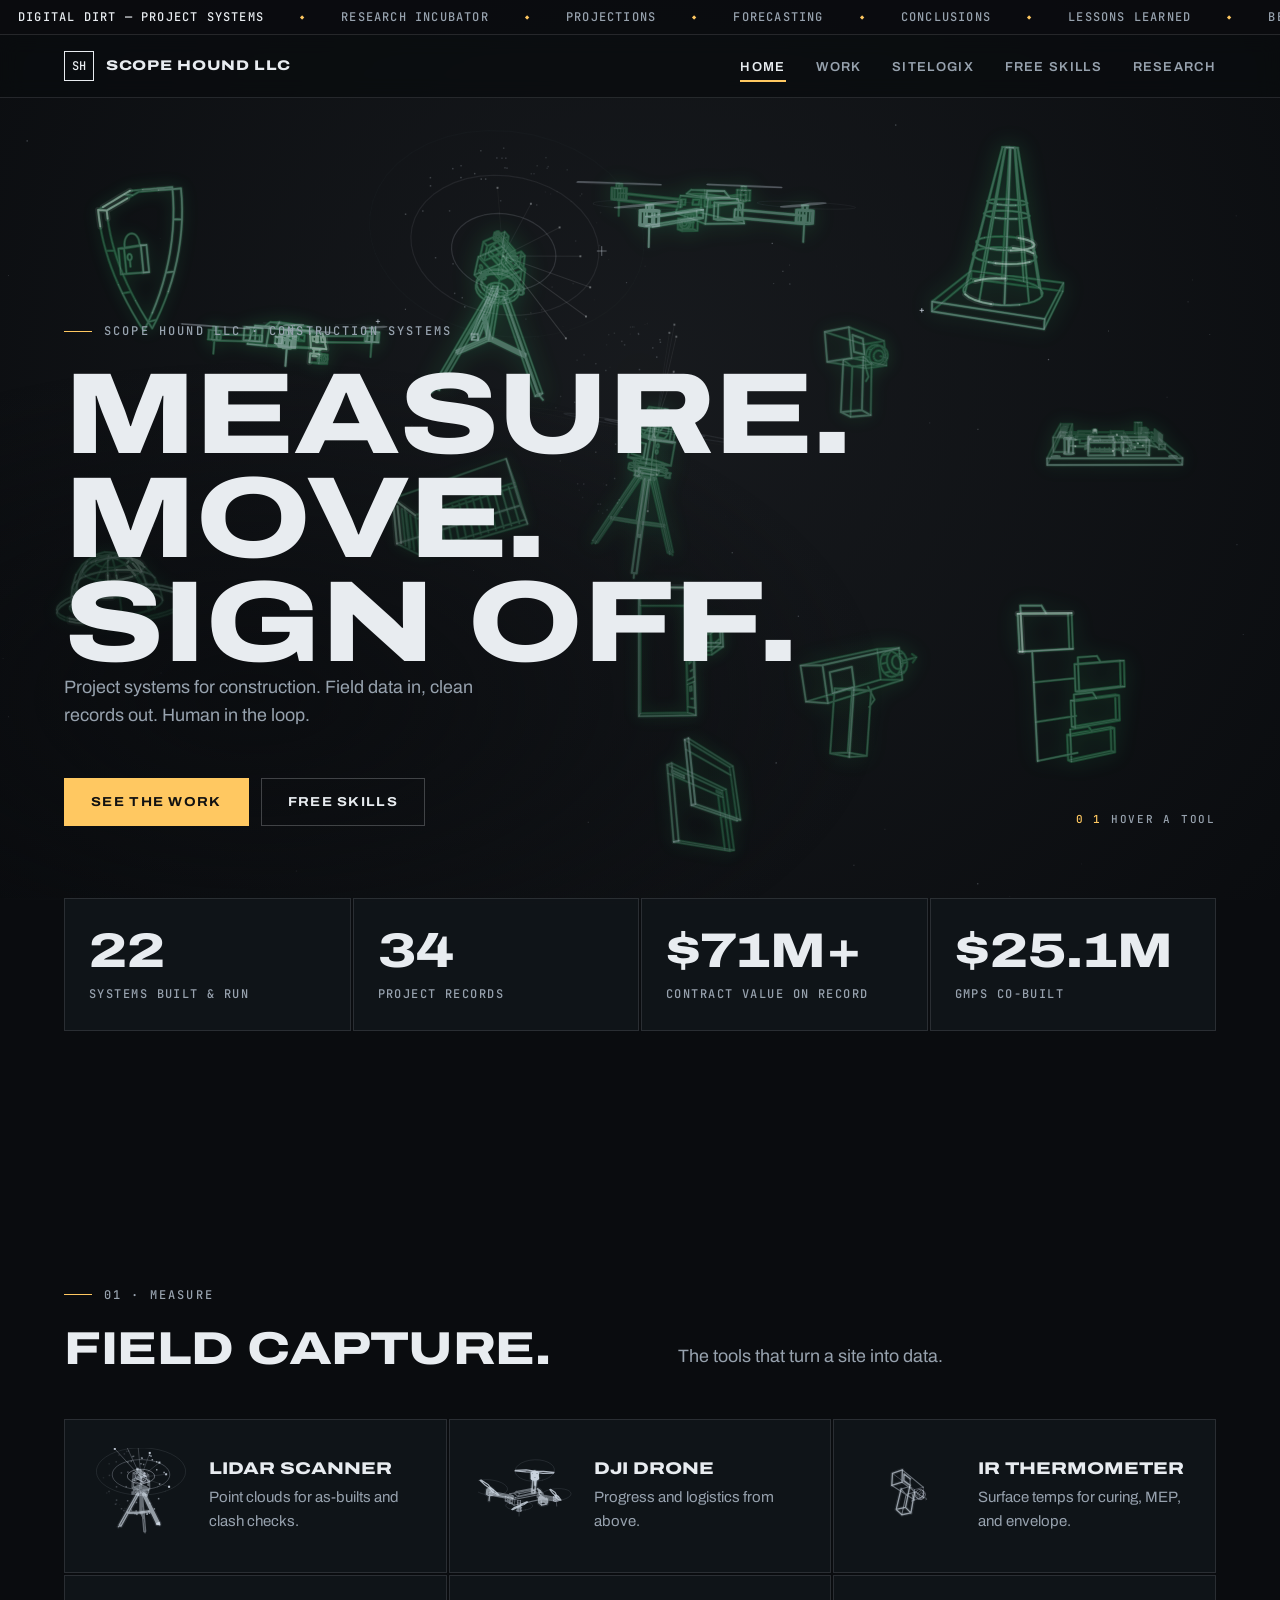
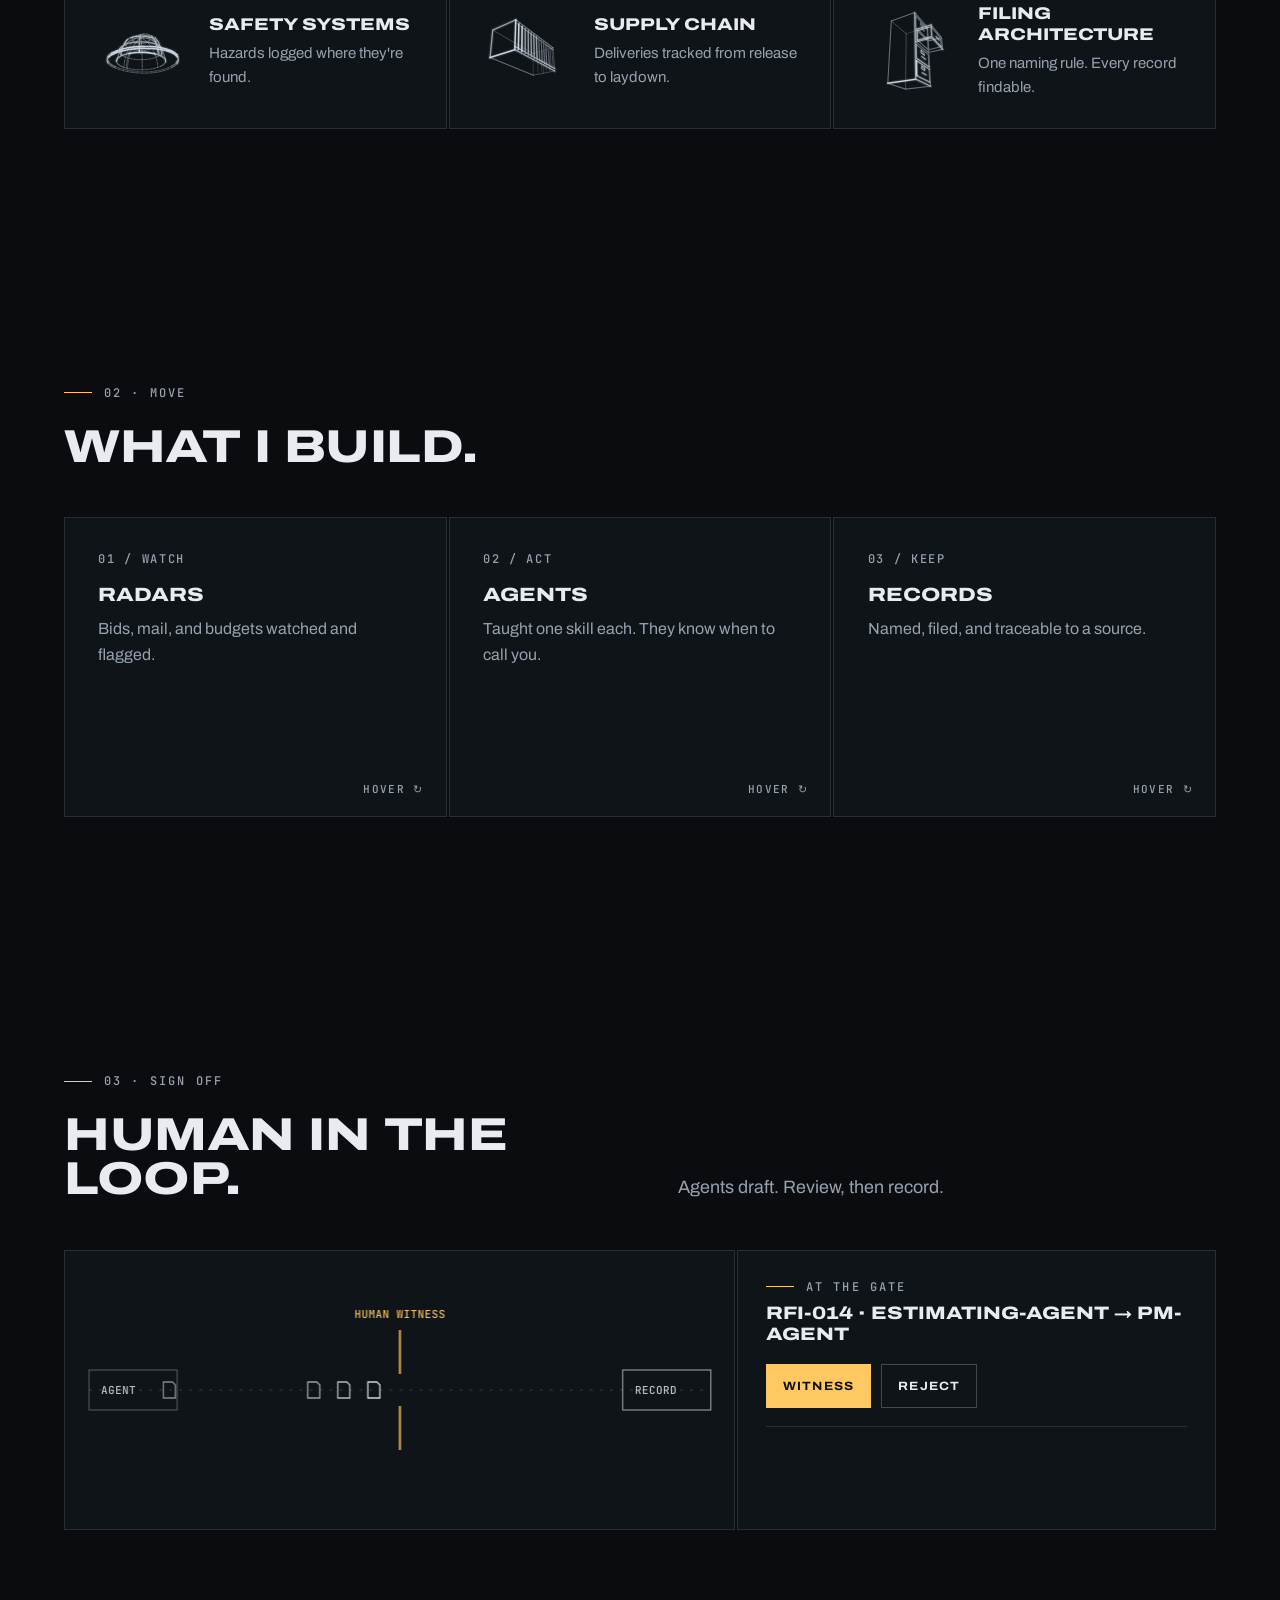
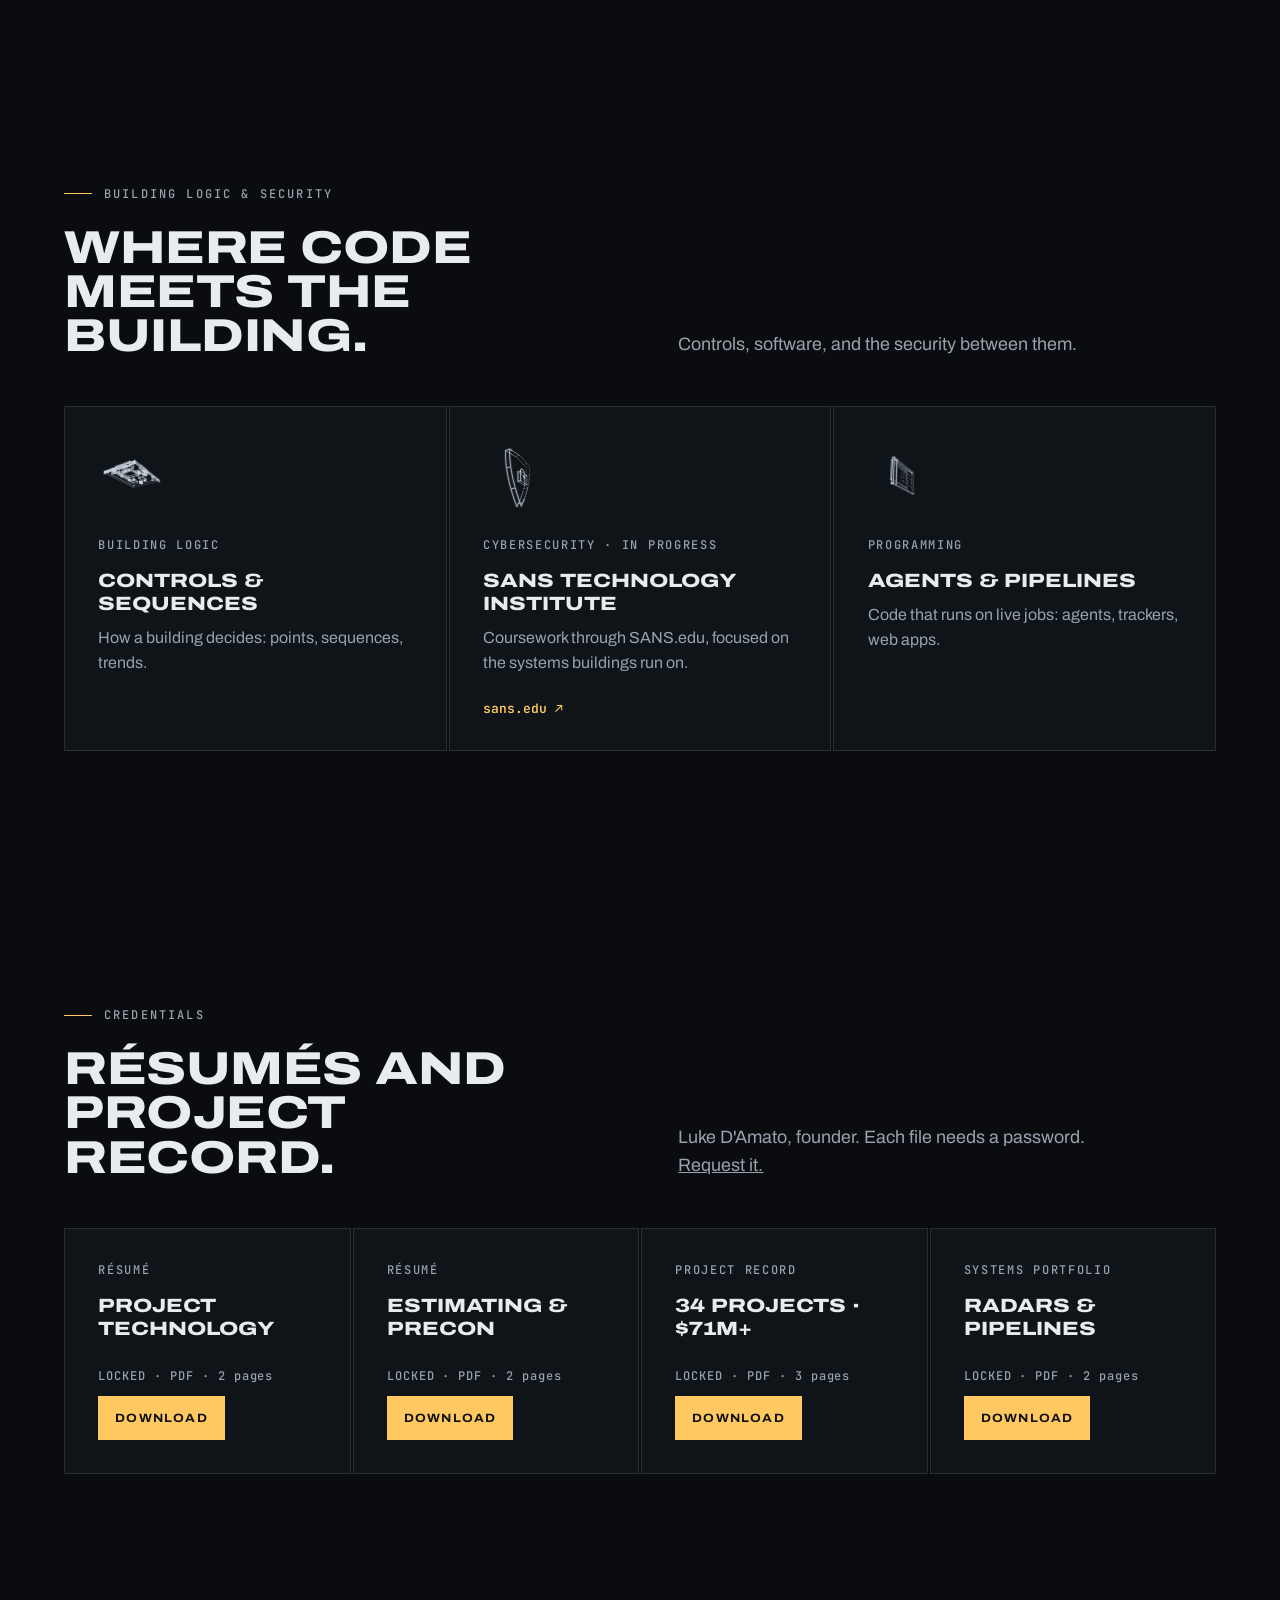
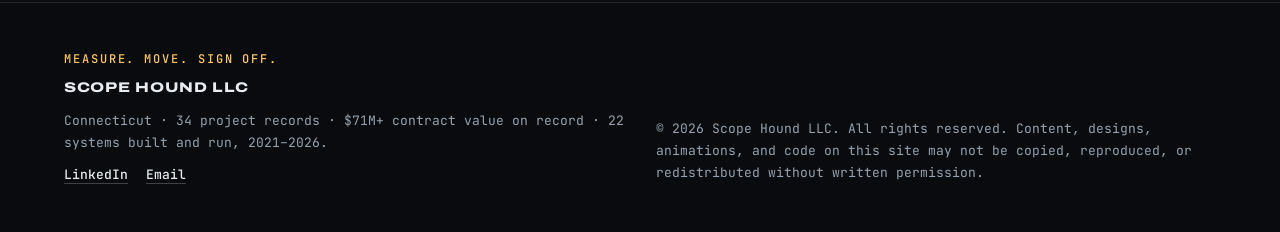
==== commit eeaed4b0: "Mute background objects, slow their spin, add neon green glow Brightness and glow color are editable" ====
--- a/index.html
+++ b/index.html
@@ -4,20 +4,20 @@
 <meta charset="UTF-8">
 <meta name="viewport" content="width=device-width, initial-scale=1.0">
 <title>Scope Hound LLC — Construction Systems</title>
-<meta name="description" content="Scope Hound LLC builds project systems for construction: field capture, information pipelines, and a person who signs off on every handoff.">
+<meta name="description" content="Scope Hound LLC builds project systems for construction: field capture, information pipelines, with a human in the loop.">
 <meta name="theme-color" content="#0a0c0f">
 <link rel="preconnect" href="https://fonts.googleapis.com">
 <link rel="preconnect" href="https://fonts.gstatic.com" crossorigin>
 <link rel="stylesheet" href="https://fonts.googleapis.com/css2?family=Archivo:wdth,wght@62..125,100..900&family=JetBrains+Mono:wght@400;500&display=swap">
-<link rel="stylesheet" href="assets/css/site.css?v=5">
+<link rel="stylesheet" href="assets/css/site.css?v=9">
 </head>
 <body data-page="home">
 <canvas id="bg" class="bg-canvas" aria-hidden="true"></canvas>
 <div id="app"><noscript><main><section><div class="wrap"><h1 class="display">Scope Hound LLC</h1><p class="lead">This site needs JavaScript to display.</p></div></section></main></noscript></div>
-<script src="assets/js/shapes.js?v=5"></script>
-<script src="assets/js/drift.js?v=5"></script>
-<script src="assets/js/card-anims.js?v=5"></script>
-<script src="assets/js/witness.js?v=5"></script>
-<script src="assets/js/render.js?v=5"></script>
+<script src="assets/js/shapes.js?v=9"></script>
+<script src="assets/js/drift.js?v=9"></script>
+<script src="assets/js/card-anims.js?v=9"></script>
+<script src="assets/js/witness.js?v=9"></script>
+<script src="assets/js/render.js?v=9"></script>
 </body>
 </html>
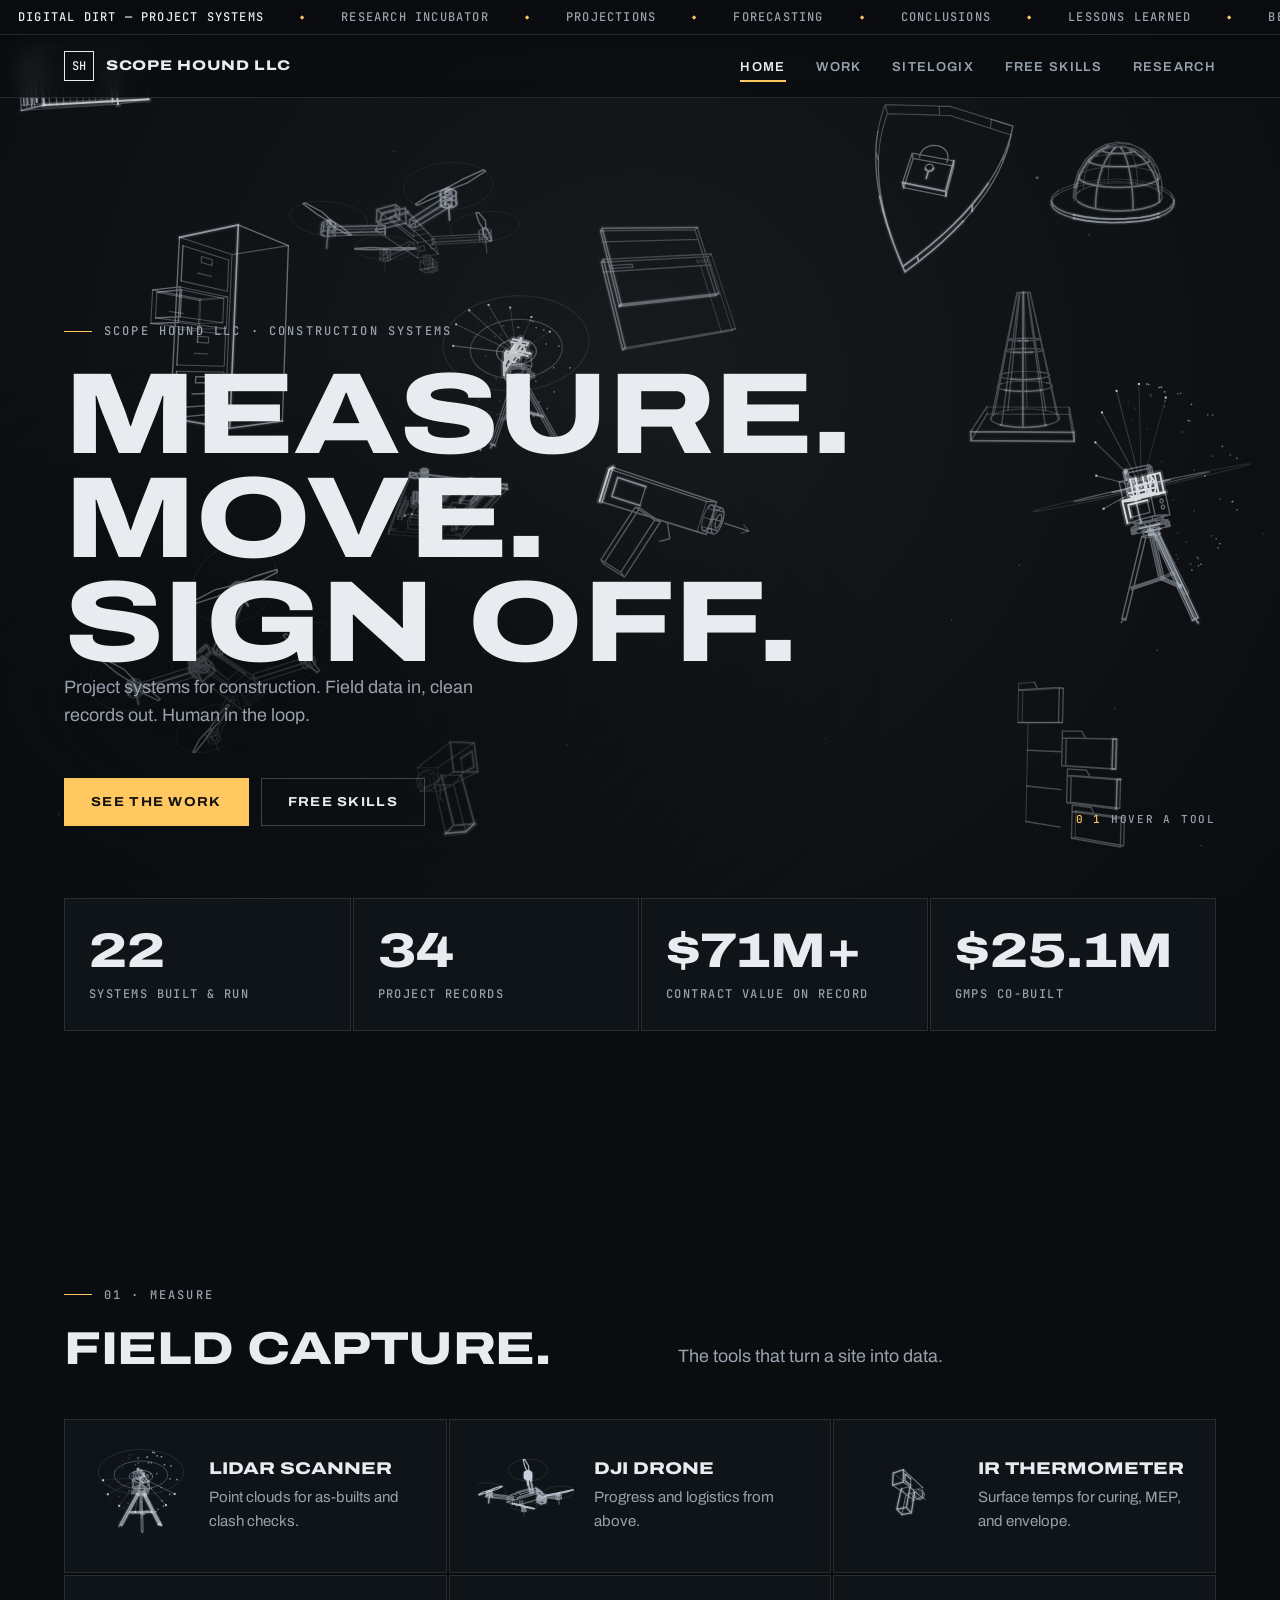
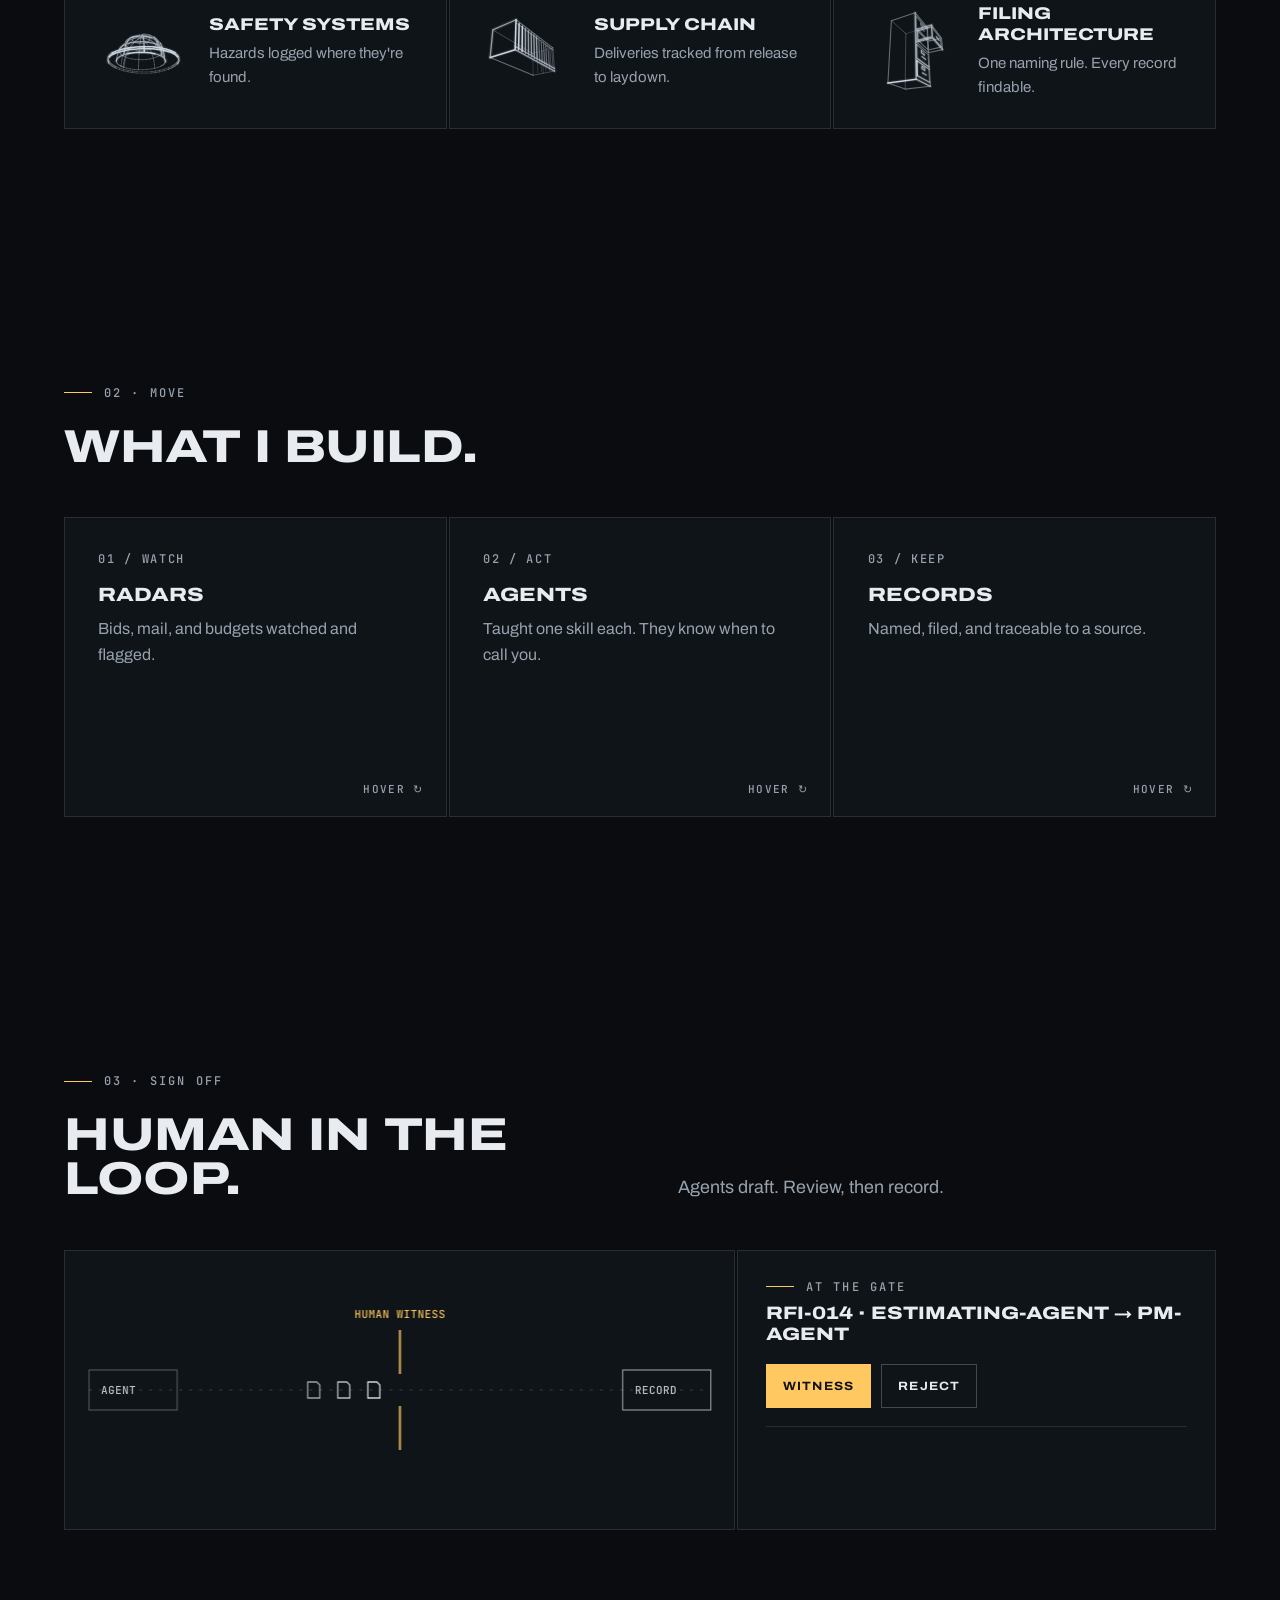
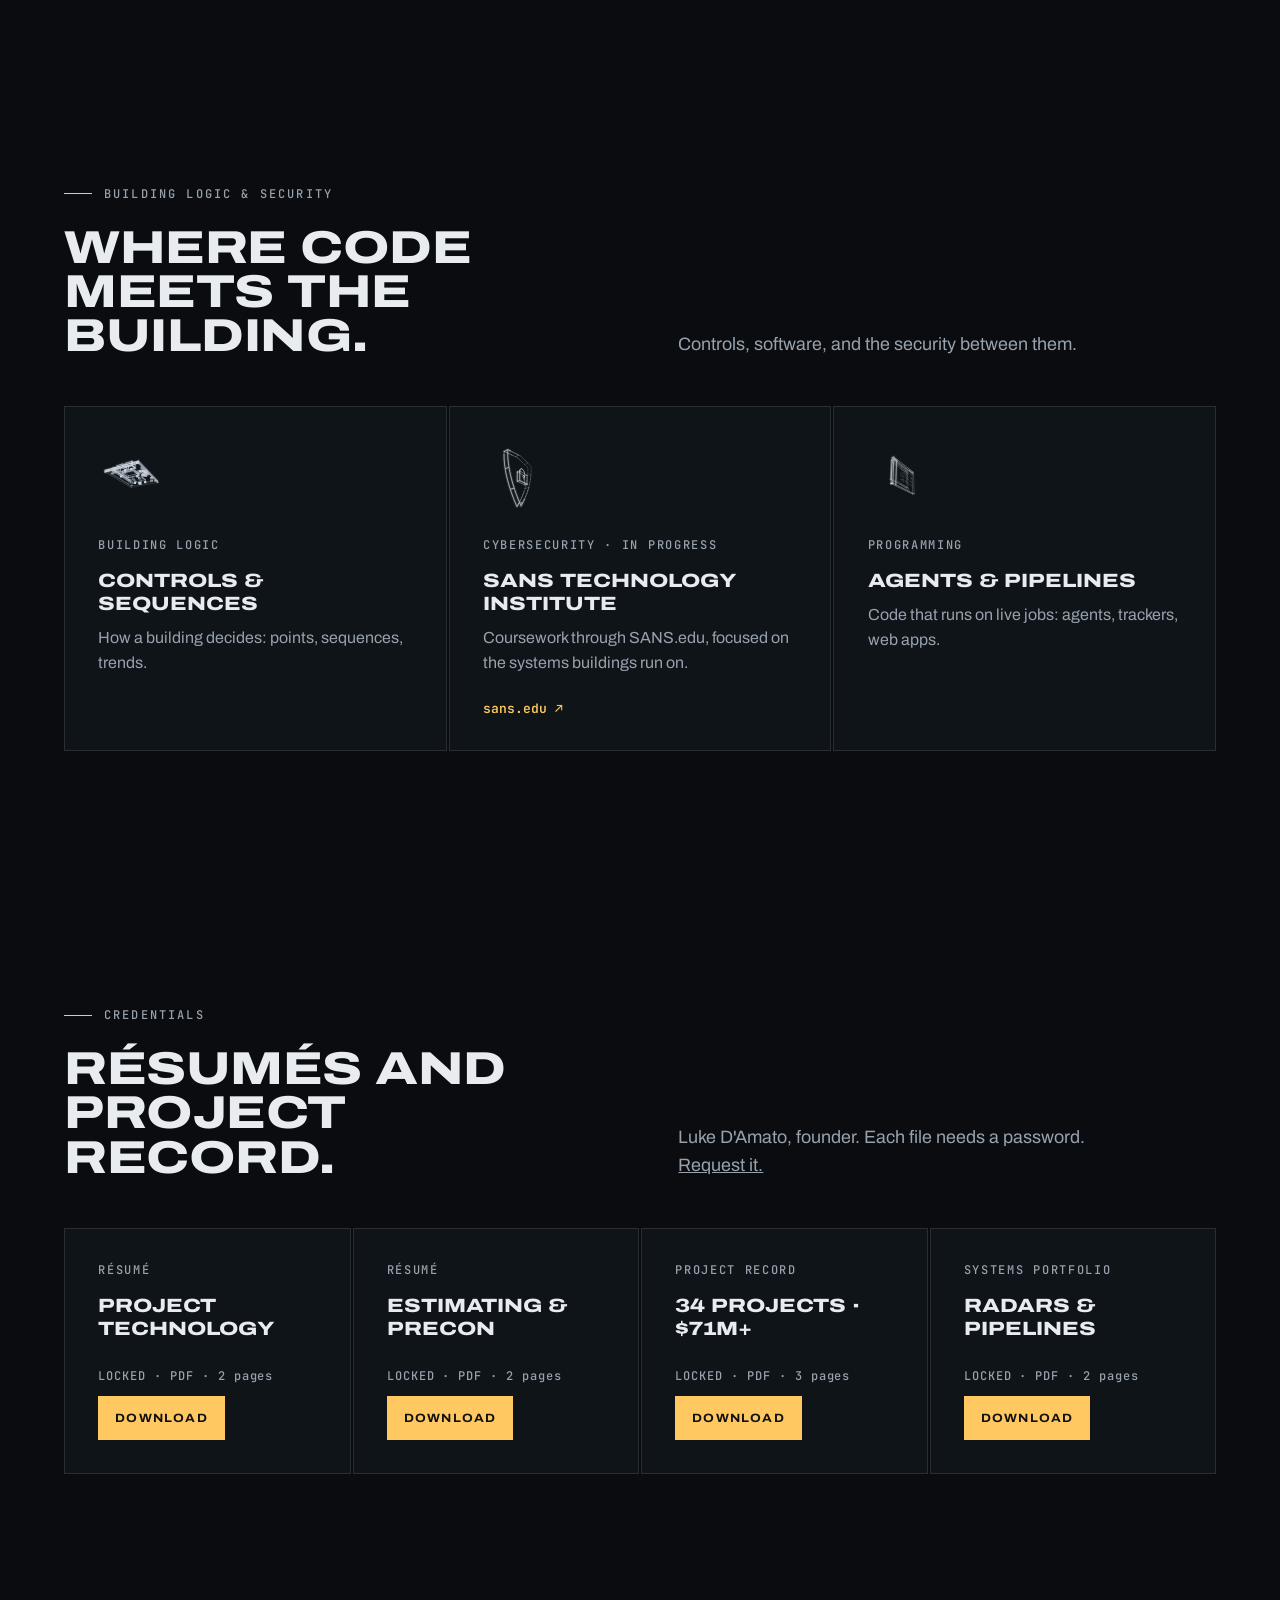
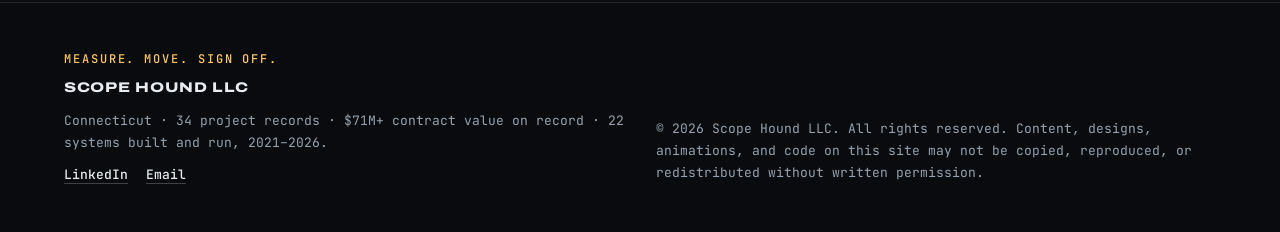
==== commit 5d8c6835: "Detailed 3D tools: LiDAR scan waves, live code, logic control board LiDAR on a solid tripod sends ou" ====
--- a/index.html
+++ b/index.html
@@ -9,15 +9,15 @@
 <link rel="preconnect" href="https://fonts.googleapis.com">
 <link rel="preconnect" href="https://fonts.gstatic.com" crossorigin>
 <link rel="stylesheet" href="https://fonts.googleapis.com/css2?family=Archivo:wdth,wght@62..125,100..900&family=JetBrains+Mono:wght@400;500&display=swap">
-<link rel="stylesheet" href="assets/css/site.css?v=9">
+<link rel="stylesheet" href="assets/css/site.css?v=7">
 </head>
 <body data-page="home">
 <canvas id="bg" class="bg-canvas" aria-hidden="true"></canvas>
 <div id="app"><noscript><main><section><div class="wrap"><h1 class="display">Scope Hound LLC</h1><p class="lead">This site needs JavaScript to display.</p></div></section></main></noscript></div>
-<script src="assets/js/shapes.js?v=9"></script>
-<script src="assets/js/drift.js?v=9"></script>
-<script src="assets/js/card-anims.js?v=9"></script>
-<script src="assets/js/witness.js?v=9"></script>
-<script src="assets/js/render.js?v=9"></script>
+<script src="assets/js/shapes.js?v=7"></script>
+<script src="assets/js/drift.js?v=7"></script>
+<script src="assets/js/card-anims.js?v=7"></script>
+<script src="assets/js/witness.js?v=7"></script>
+<script src="assets/js/render.js?v=7"></script>
 </body>
 </html>
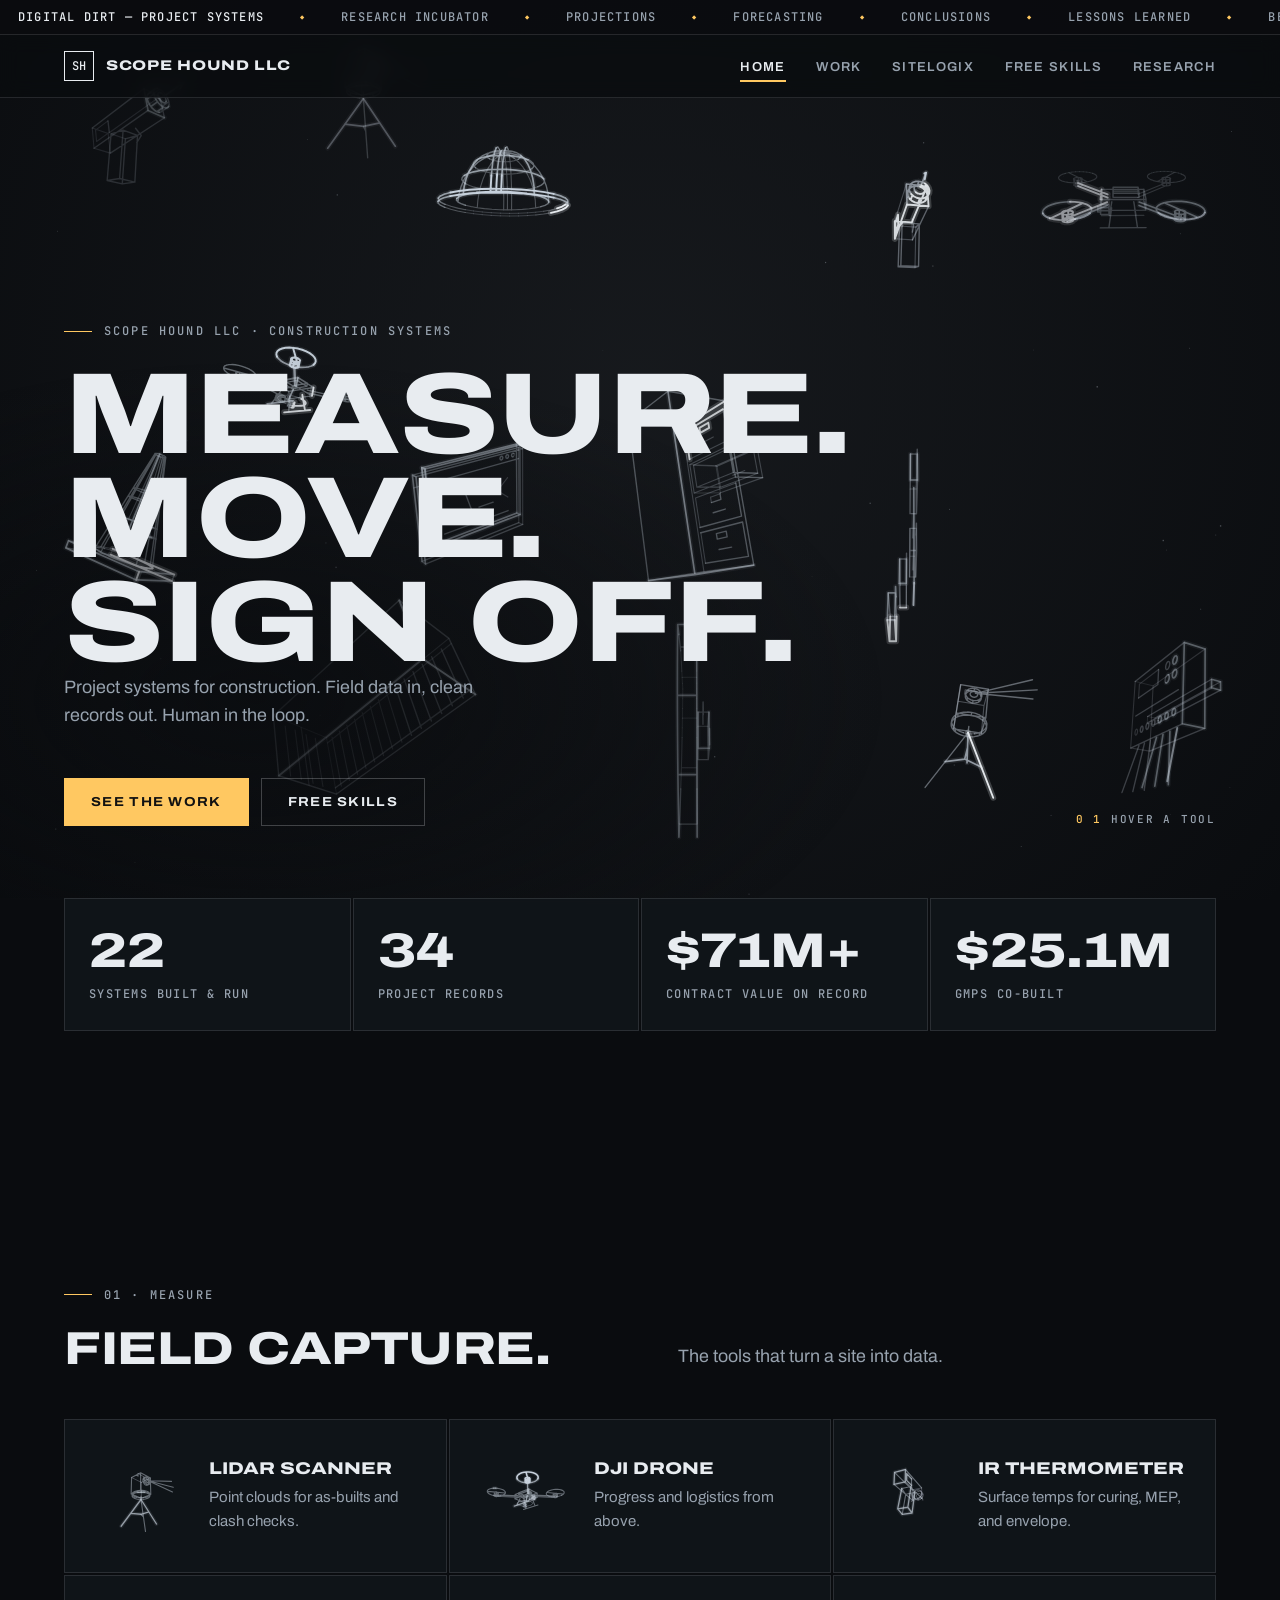
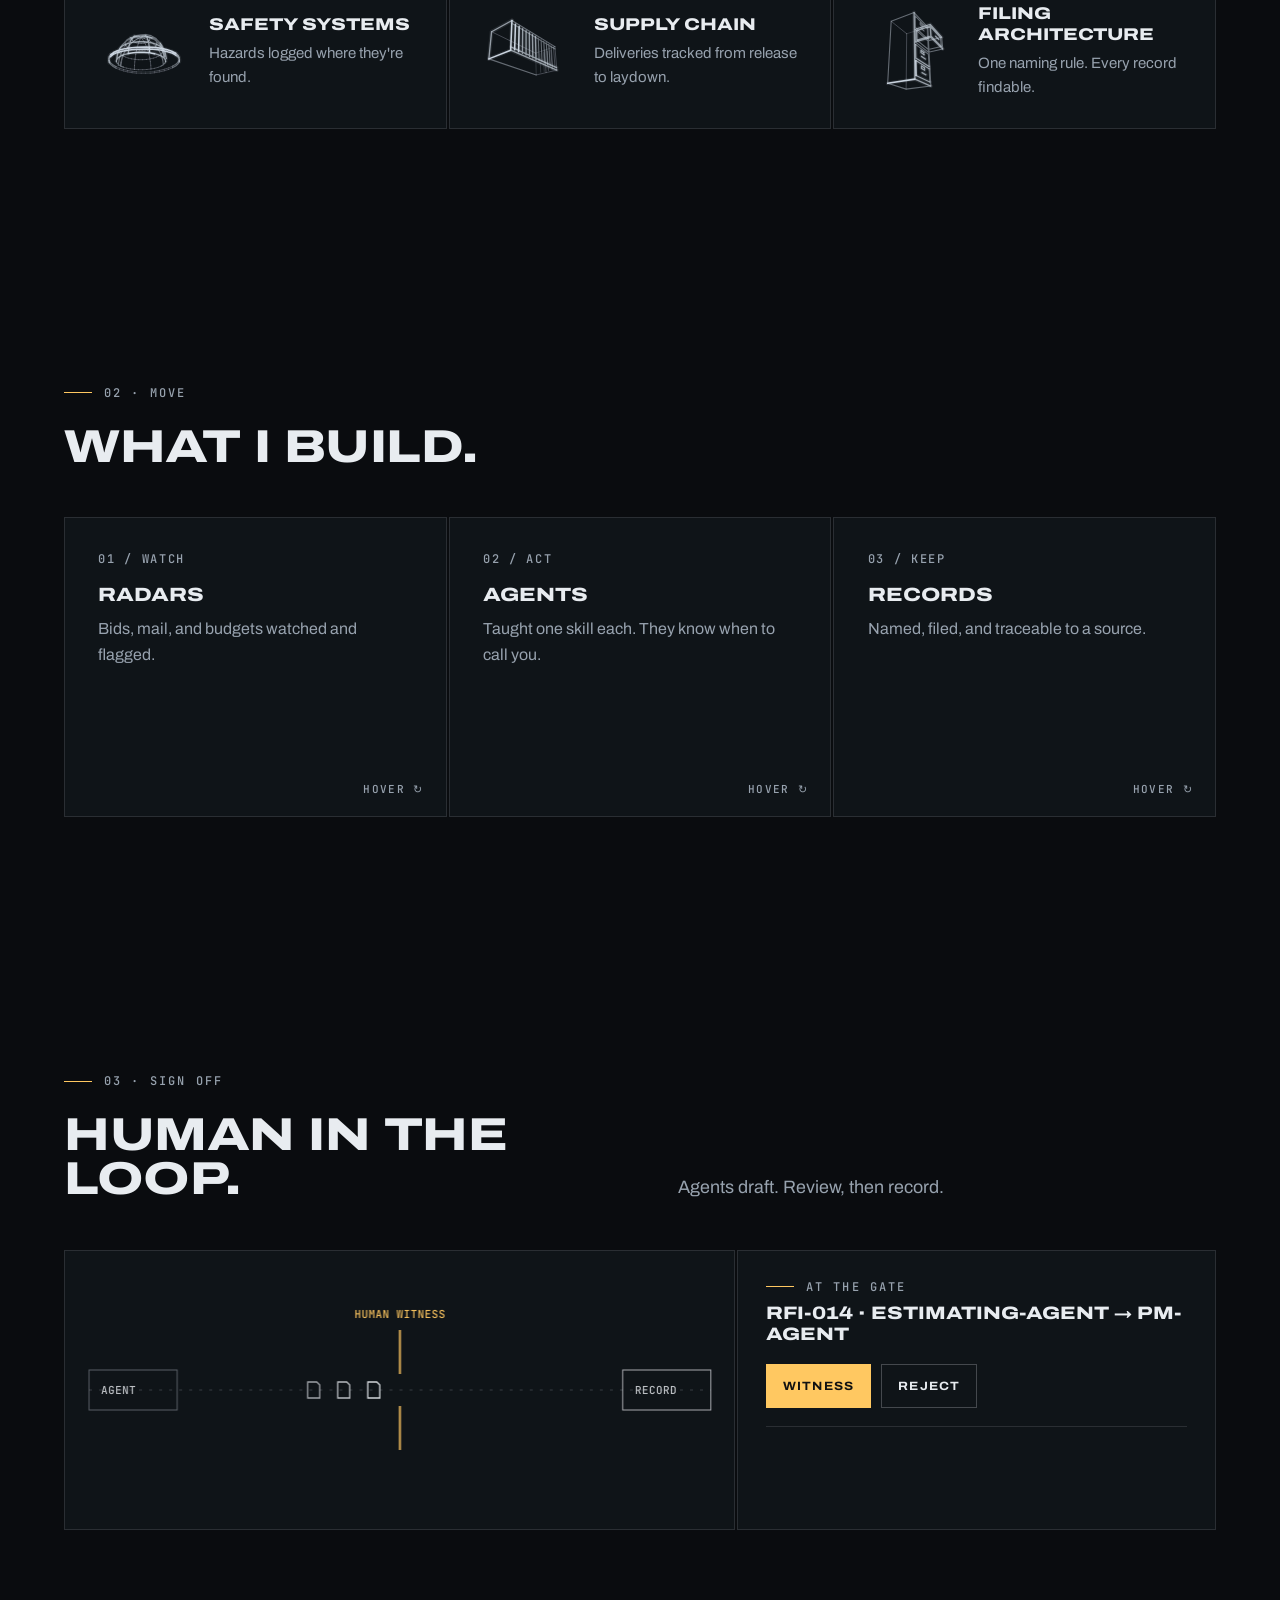
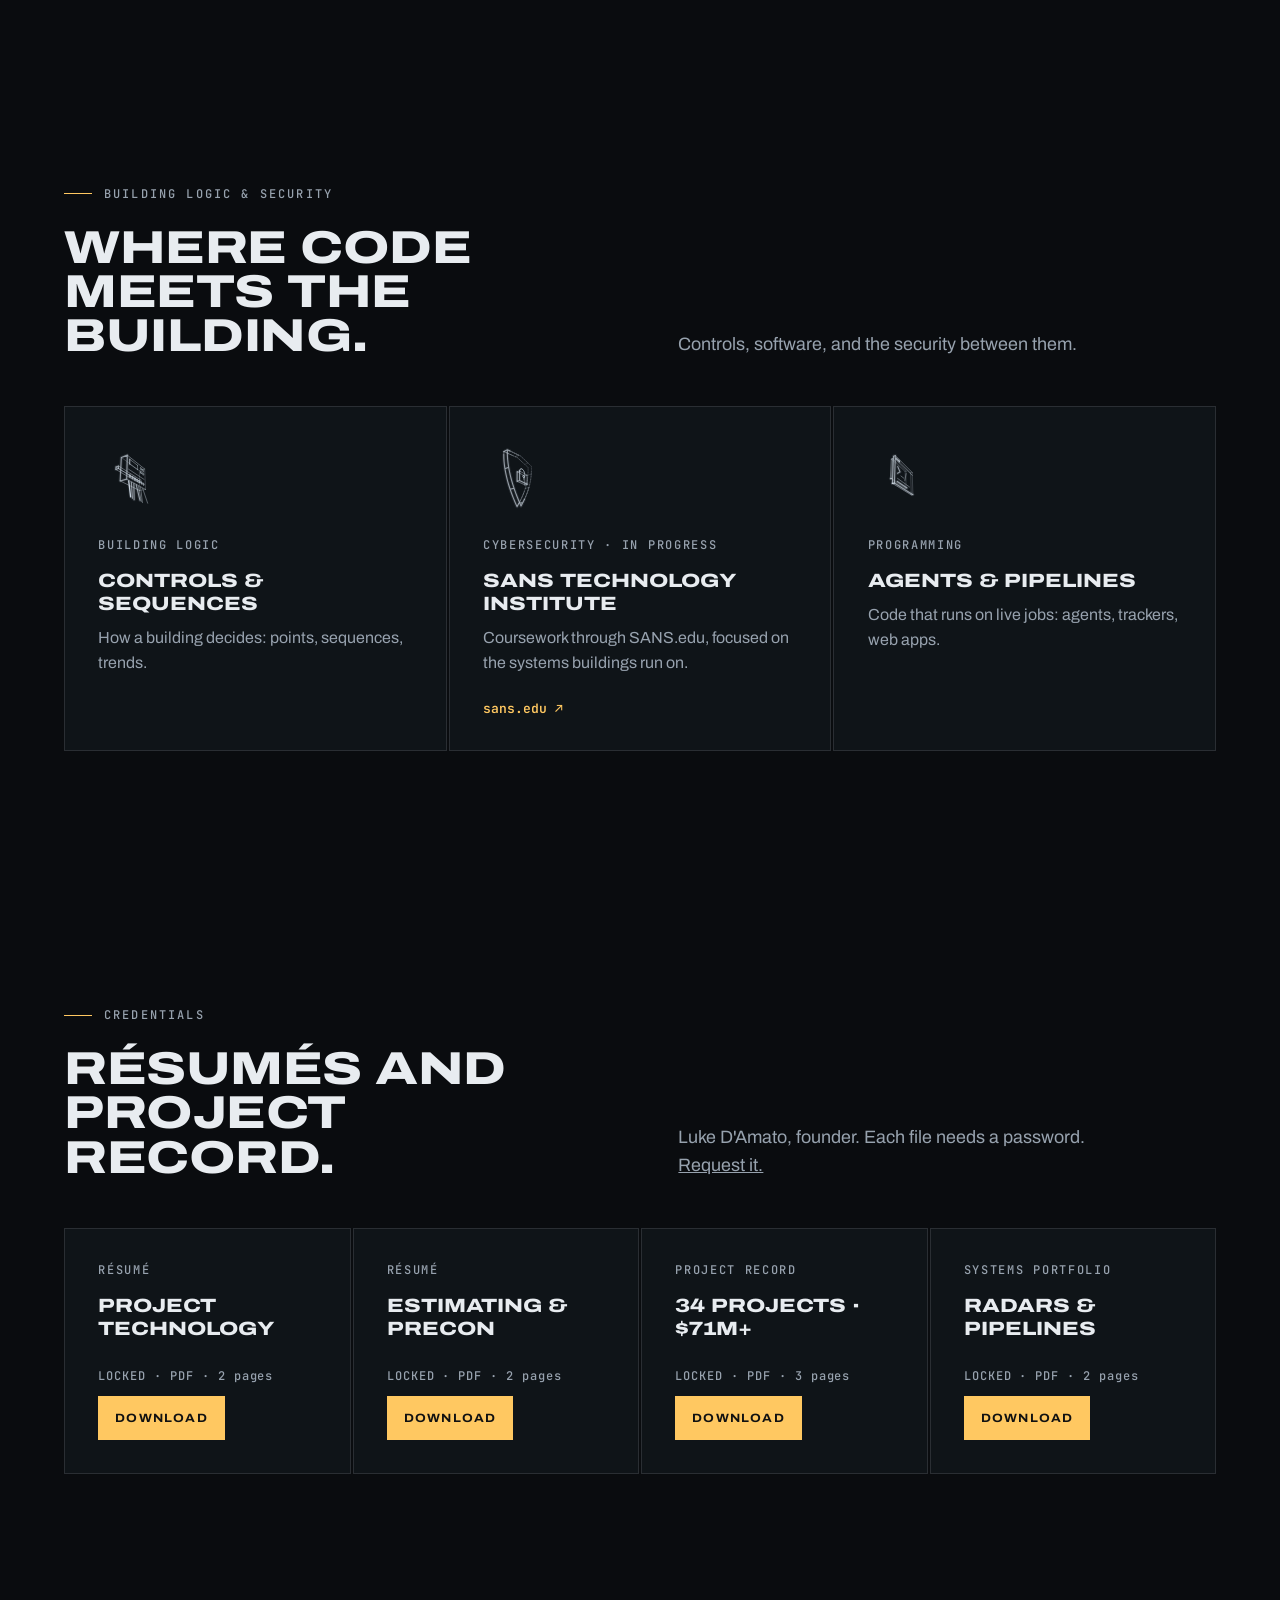
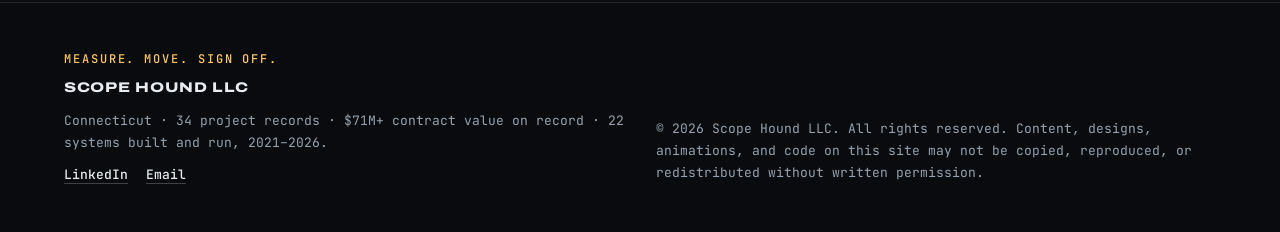
==== commit 14272911: "Make floating objects 3D wireframes and say human in the loop Objects are now 3D line models that tu" ====
--- a/index.html
+++ b/index.html
@@ -9,15 +9,15 @@
 <link rel="preconnect" href="https://fonts.googleapis.com">
 <link rel="preconnect" href="https://fonts.gstatic.com" crossorigin>
 <link rel="stylesheet" href="https://fonts.googleapis.com/css2?family=Archivo:wdth,wght@62..125,100..900&family=JetBrains+Mono:wght@400;500&display=swap">
-<link rel="stylesheet" href="assets/css/site.css?v=7">
+<link rel="stylesheet" href="assets/css/site.css?v=6">
 </head>
 <body data-page="home">
 <canvas id="bg" class="bg-canvas" aria-hidden="true"></canvas>
 <div id="app"><noscript><main><section><div class="wrap"><h1 class="display">Scope Hound LLC</h1><p class="lead">This site needs JavaScript to display.</p></div></section></main></noscript></div>
-<script src="assets/js/shapes.js?v=7"></script>
-<script src="assets/js/drift.js?v=7"></script>
-<script src="assets/js/card-anims.js?v=7"></script>
-<script src="assets/js/witness.js?v=7"></script>
-<script src="assets/js/render.js?v=7"></script>
+<script src="assets/js/shapes.js?v=6"></script>
+<script src="assets/js/drift.js?v=6"></script>
+<script src="assets/js/card-anims.js?v=6"></script>
+<script src="assets/js/witness.js?v=6"></script>
+<script src="assets/js/render.js?v=6"></script>
 </body>
 </html>
--- a/assets/css/site.css
+++ b/assets/css/site.css
@@ -145,8 +145,7 @@
 @media (max-width:900px){.kit{grid-template-columns:repeat(2,1fr);}}
 @media (max-width:520px){.kit{grid-template-columns:1fr;}}
 .kit-item{background:var(--panel);border:1px solid var(--hair);padding:28px;display:grid;grid-template-columns:96px 1fr;gap:20px;align-items:center;backdrop-filter:blur(4px);-webkit-backdrop-filter:blur(4px);}
-.kit-item canvas{width:96px;height:96px;transition:transform .6s cubic-bezier(.2,.7,.2,1);}
-.kit-item:hover canvas{transform:rotate(-8deg) scale(1.06);}
+.kit-item canvas{width:96px;height:96px;}
 .kit-item h3{font-size:17px;}
 .kit-item p{color:var(--muted);font-size:15px;margin-top:6px;}
 
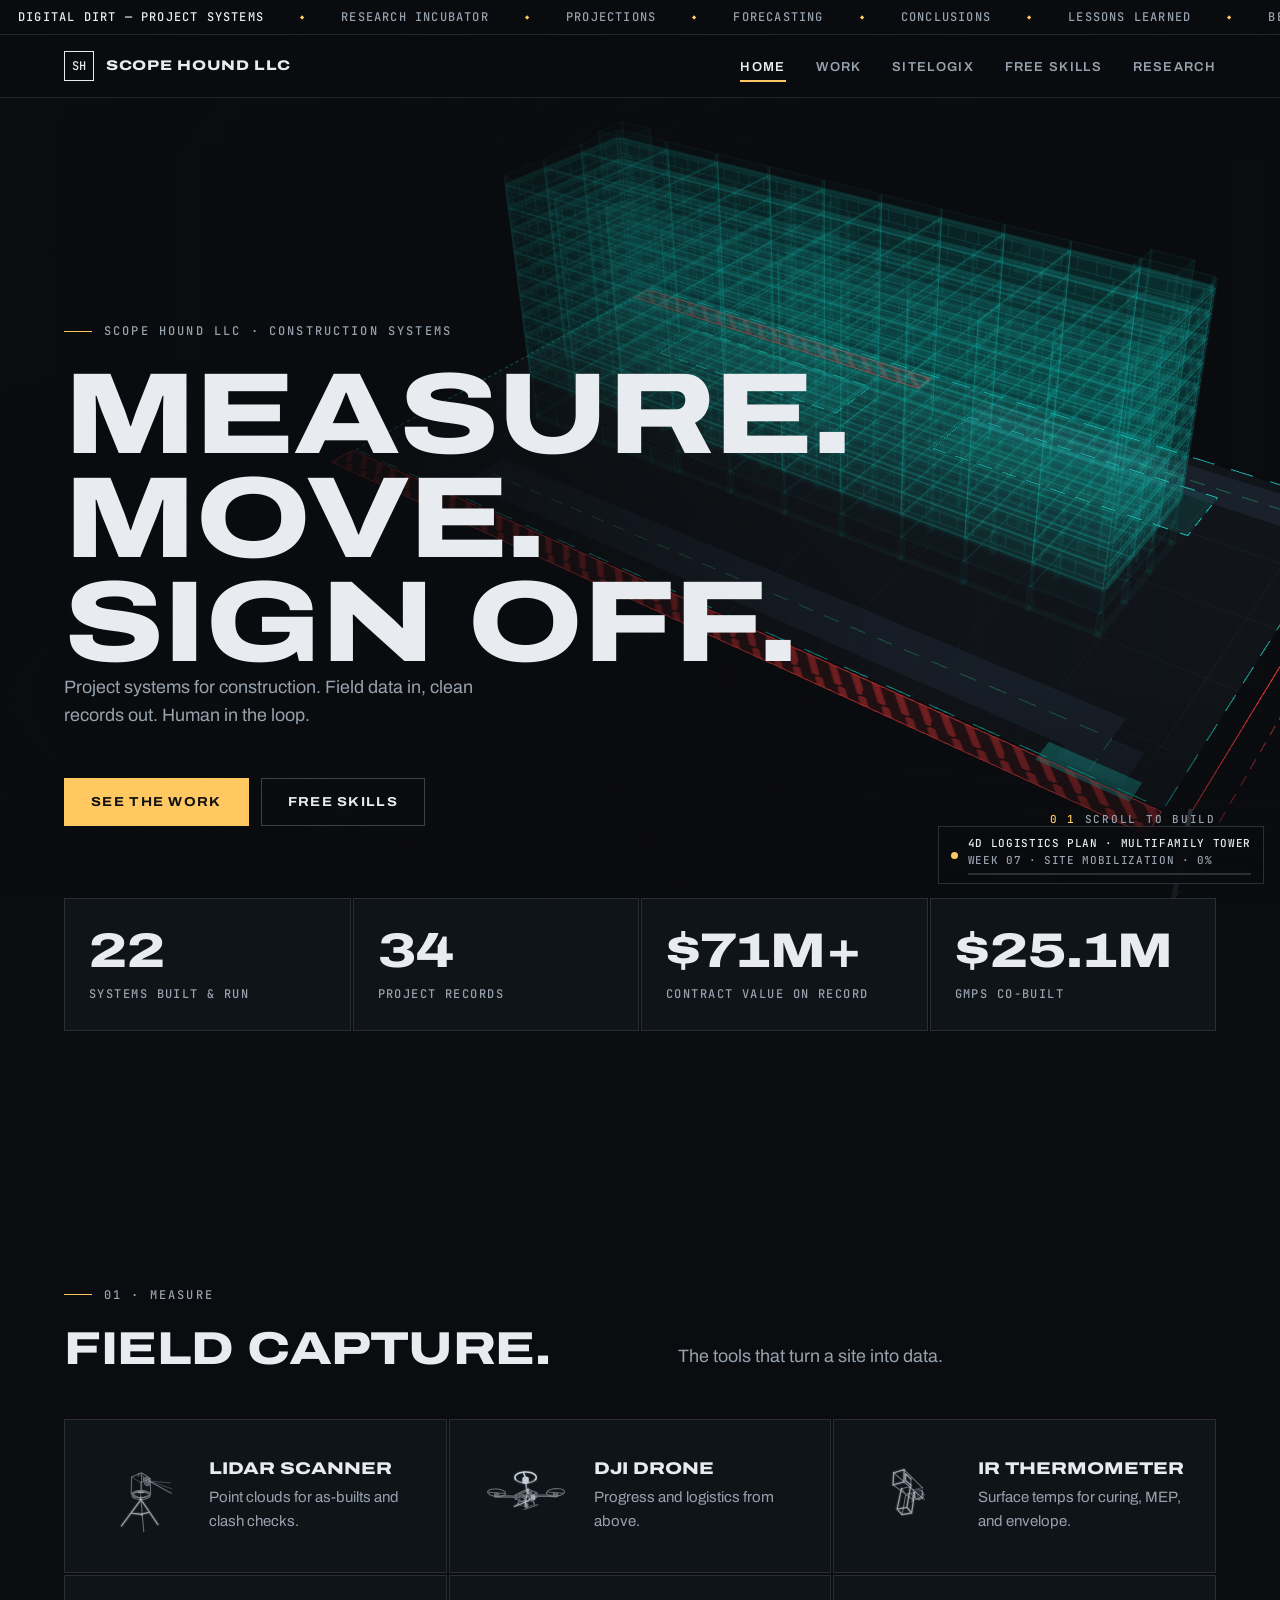
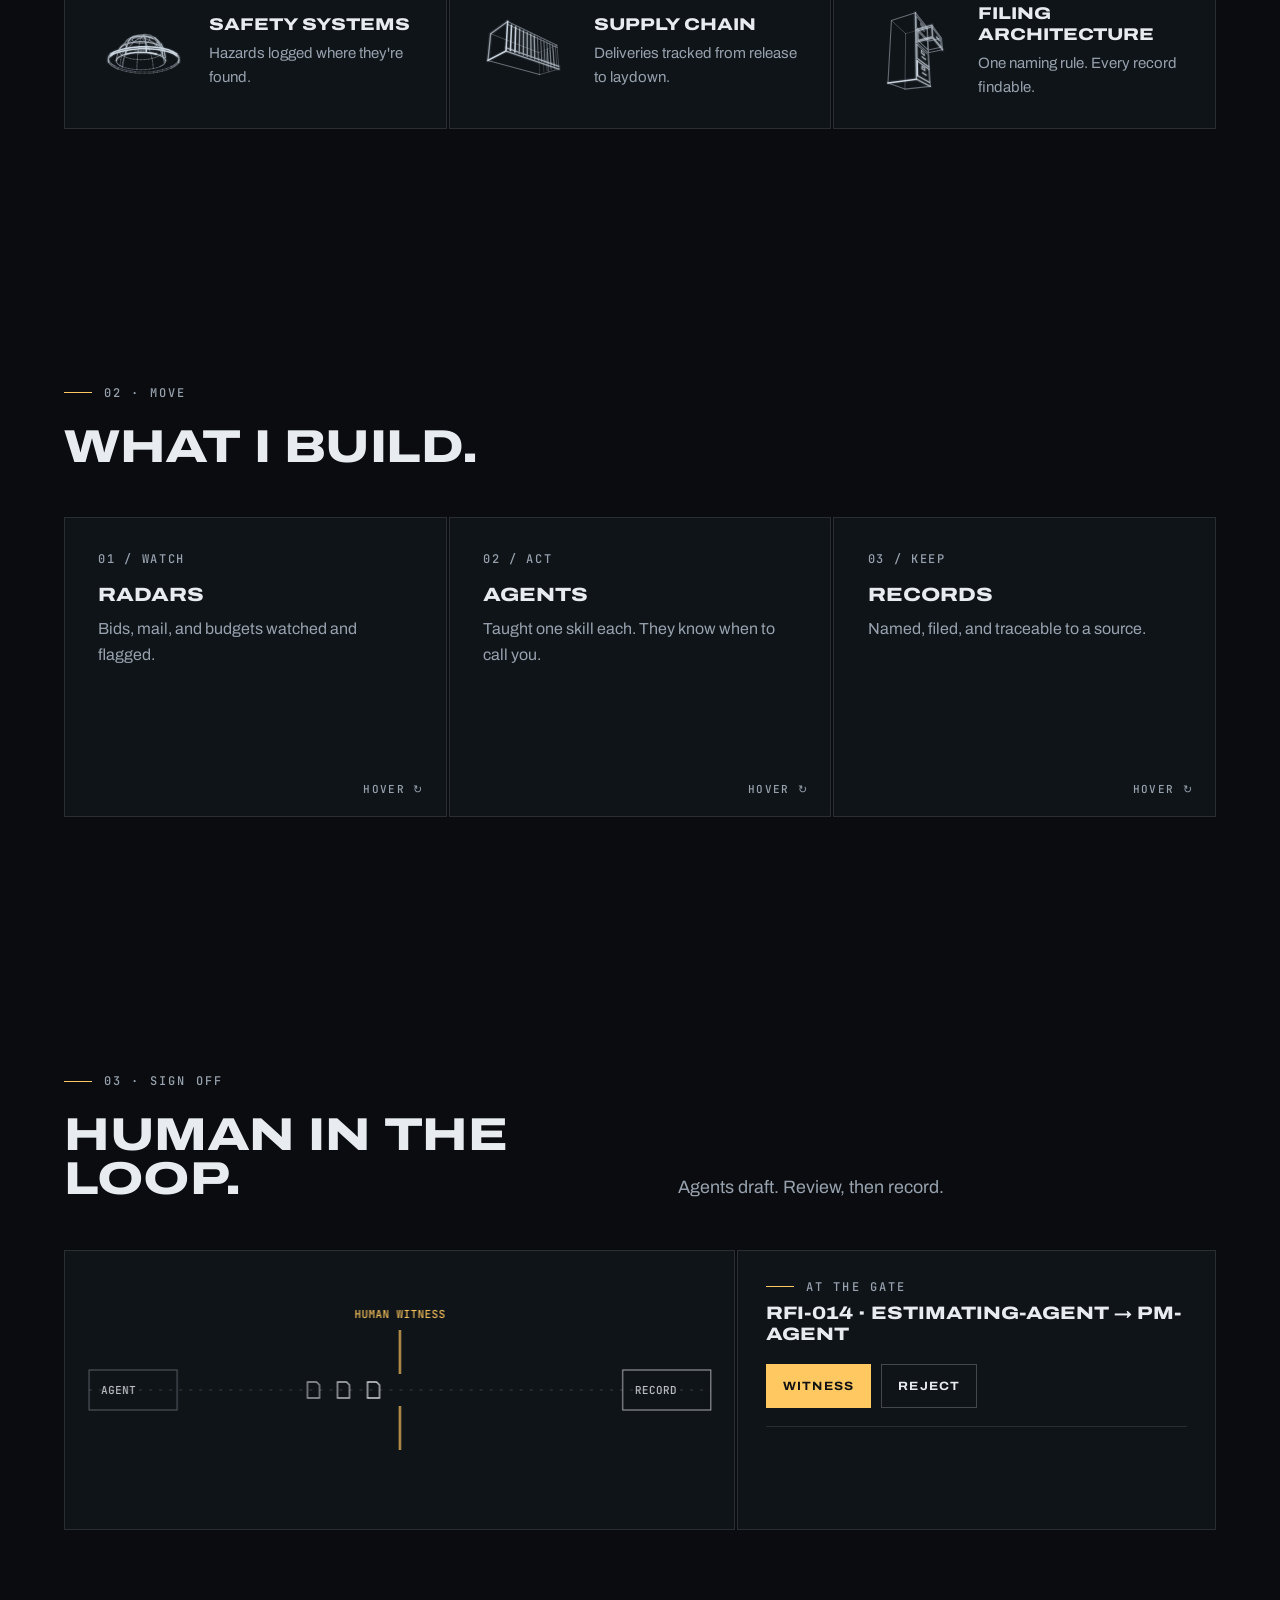
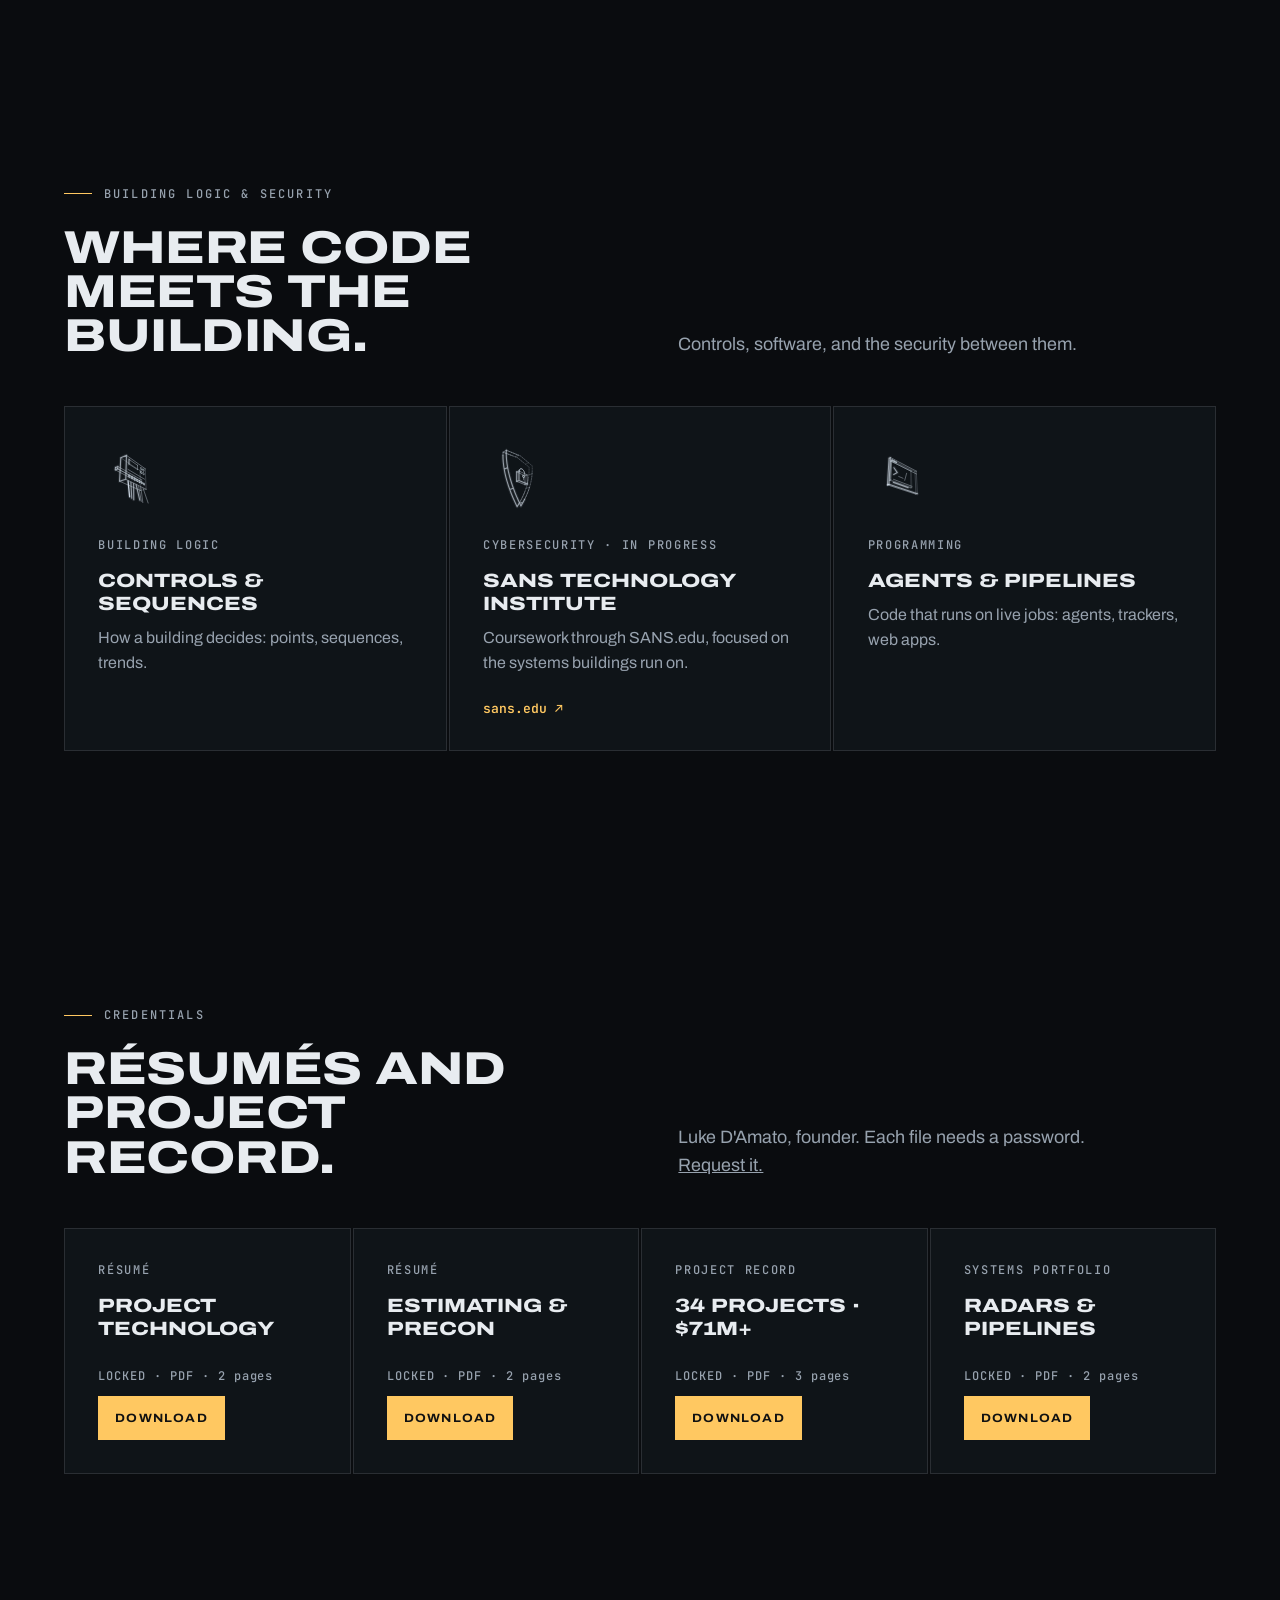
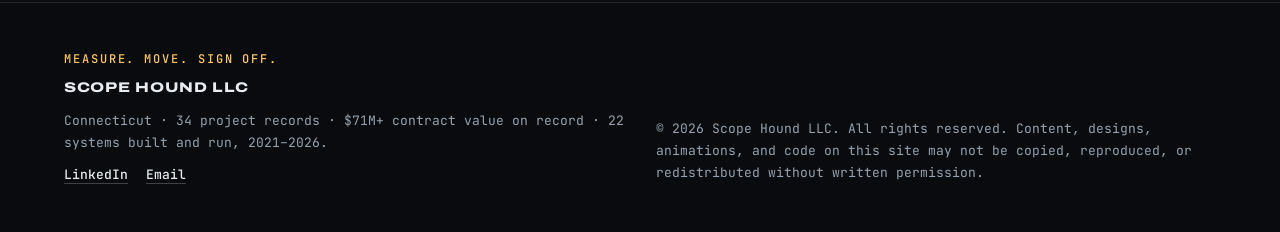
==== commit 2bdbb4fb: "Homepage: scroll-driven 4D build in the background The home page background is now a live 4D constru" ====
--- a/index.html
+++ b/index.html
@@ -9,15 +9,15 @@
 <link rel="preconnect" href="https://fonts.googleapis.com">
 <link rel="preconnect" href="https://fonts.gstatic.com" crossorigin>
 <link rel="stylesheet" href="https://fonts.googleapis.com/css2?family=Archivo:wdth,wght@62..125,100..900&family=JetBrains+Mono:wght@400;500&display=swap">
-<link rel="stylesheet" href="assets/css/site.css?v=6">
+<link rel="stylesheet" href="assets/css/site.css?v=9">
 </head>
 <body data-page="home">
 <canvas id="bg" class="bg-canvas" aria-hidden="true"></canvas>
 <div id="app"><noscript><main><section><div class="wrap"><h1 class="display">Scope Hound LLC</h1><p class="lead">This site needs JavaScript to display.</p></div></section></main></noscript></div>
-<script src="assets/js/shapes.js?v=6"></script>
-<script src="assets/js/drift.js?v=6"></script>
-<script src="assets/js/card-anims.js?v=6"></script>
-<script src="assets/js/witness.js?v=6"></script>
-<script src="assets/js/render.js?v=6"></script>
+<script src="assets/js/shapes.js?v=9"></script>
+<script src="assets/js/drift.js?v=9"></script>
+<script src="assets/js/card-anims.js?v=9"></script>
+<script src="assets/js/witness.js?v=9"></script>
+<script src="assets/js/render.js?v=10"></script>
 </body>
 </html>
